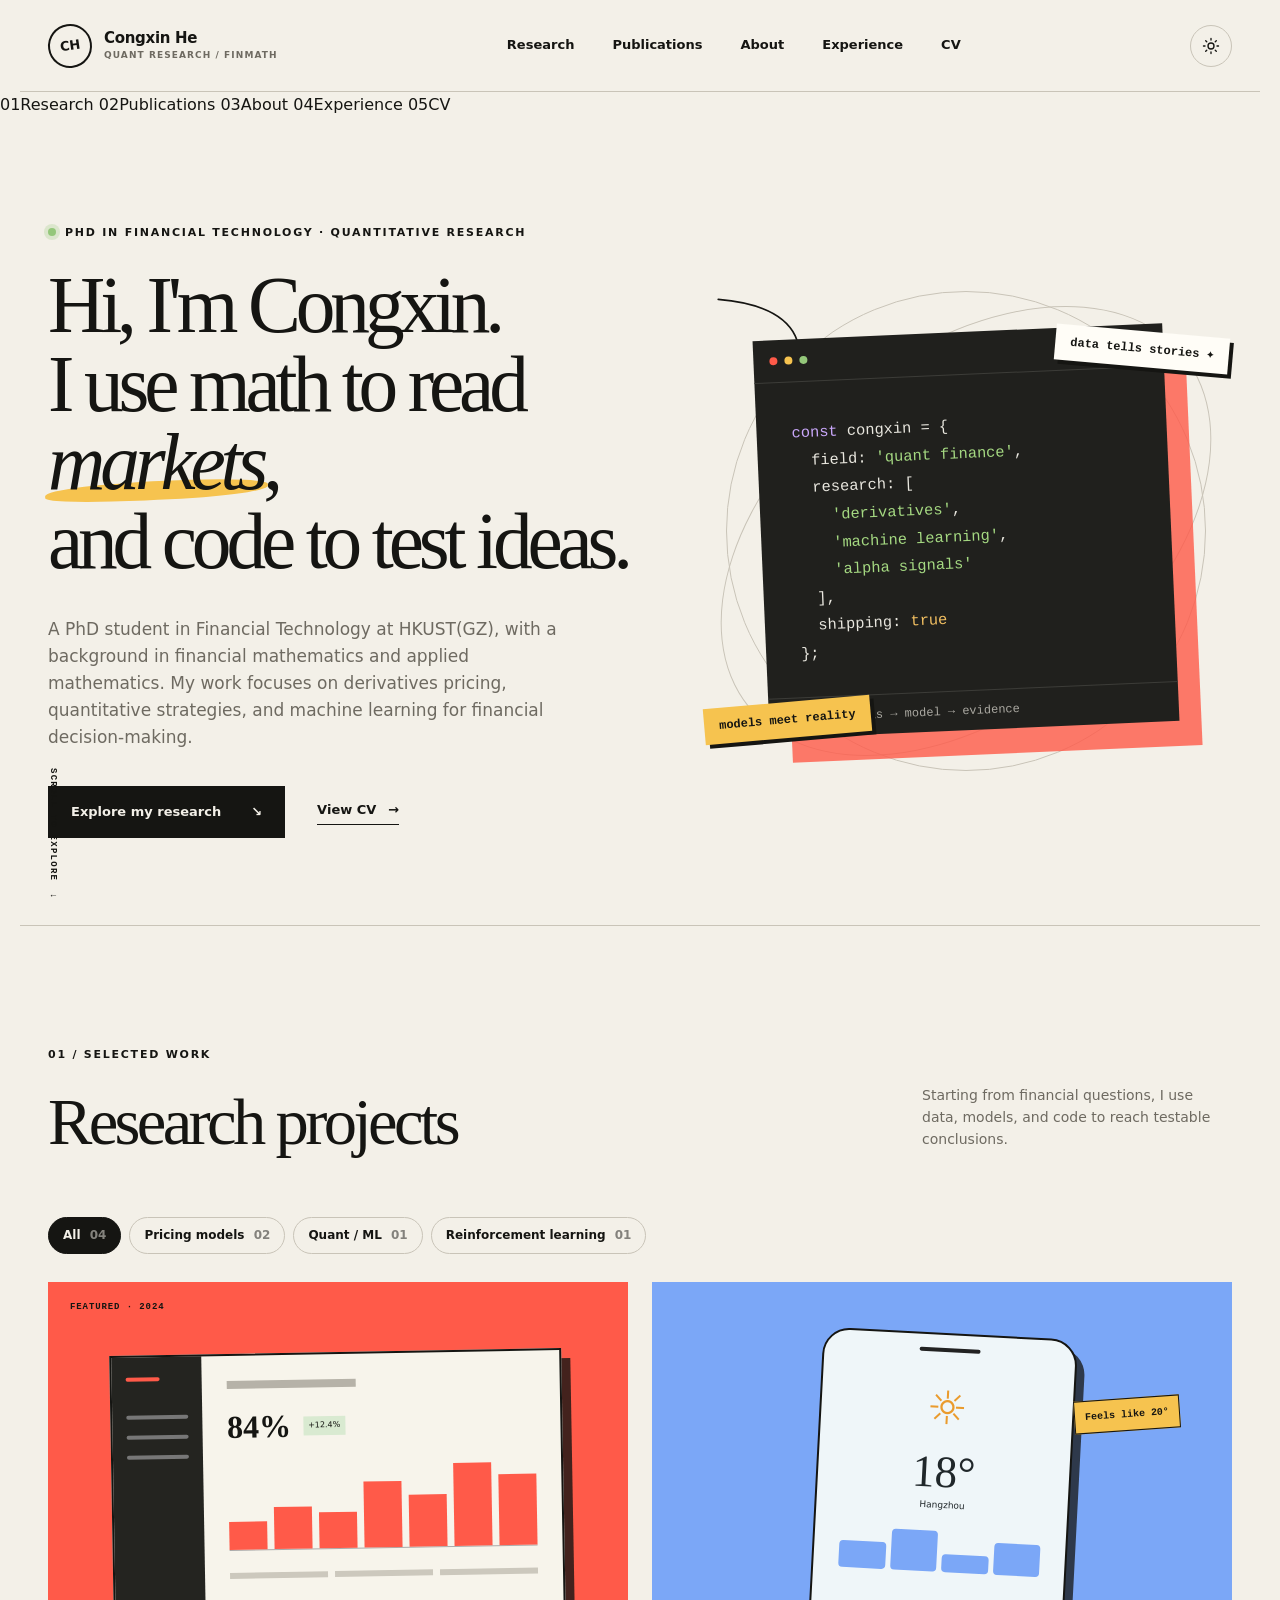
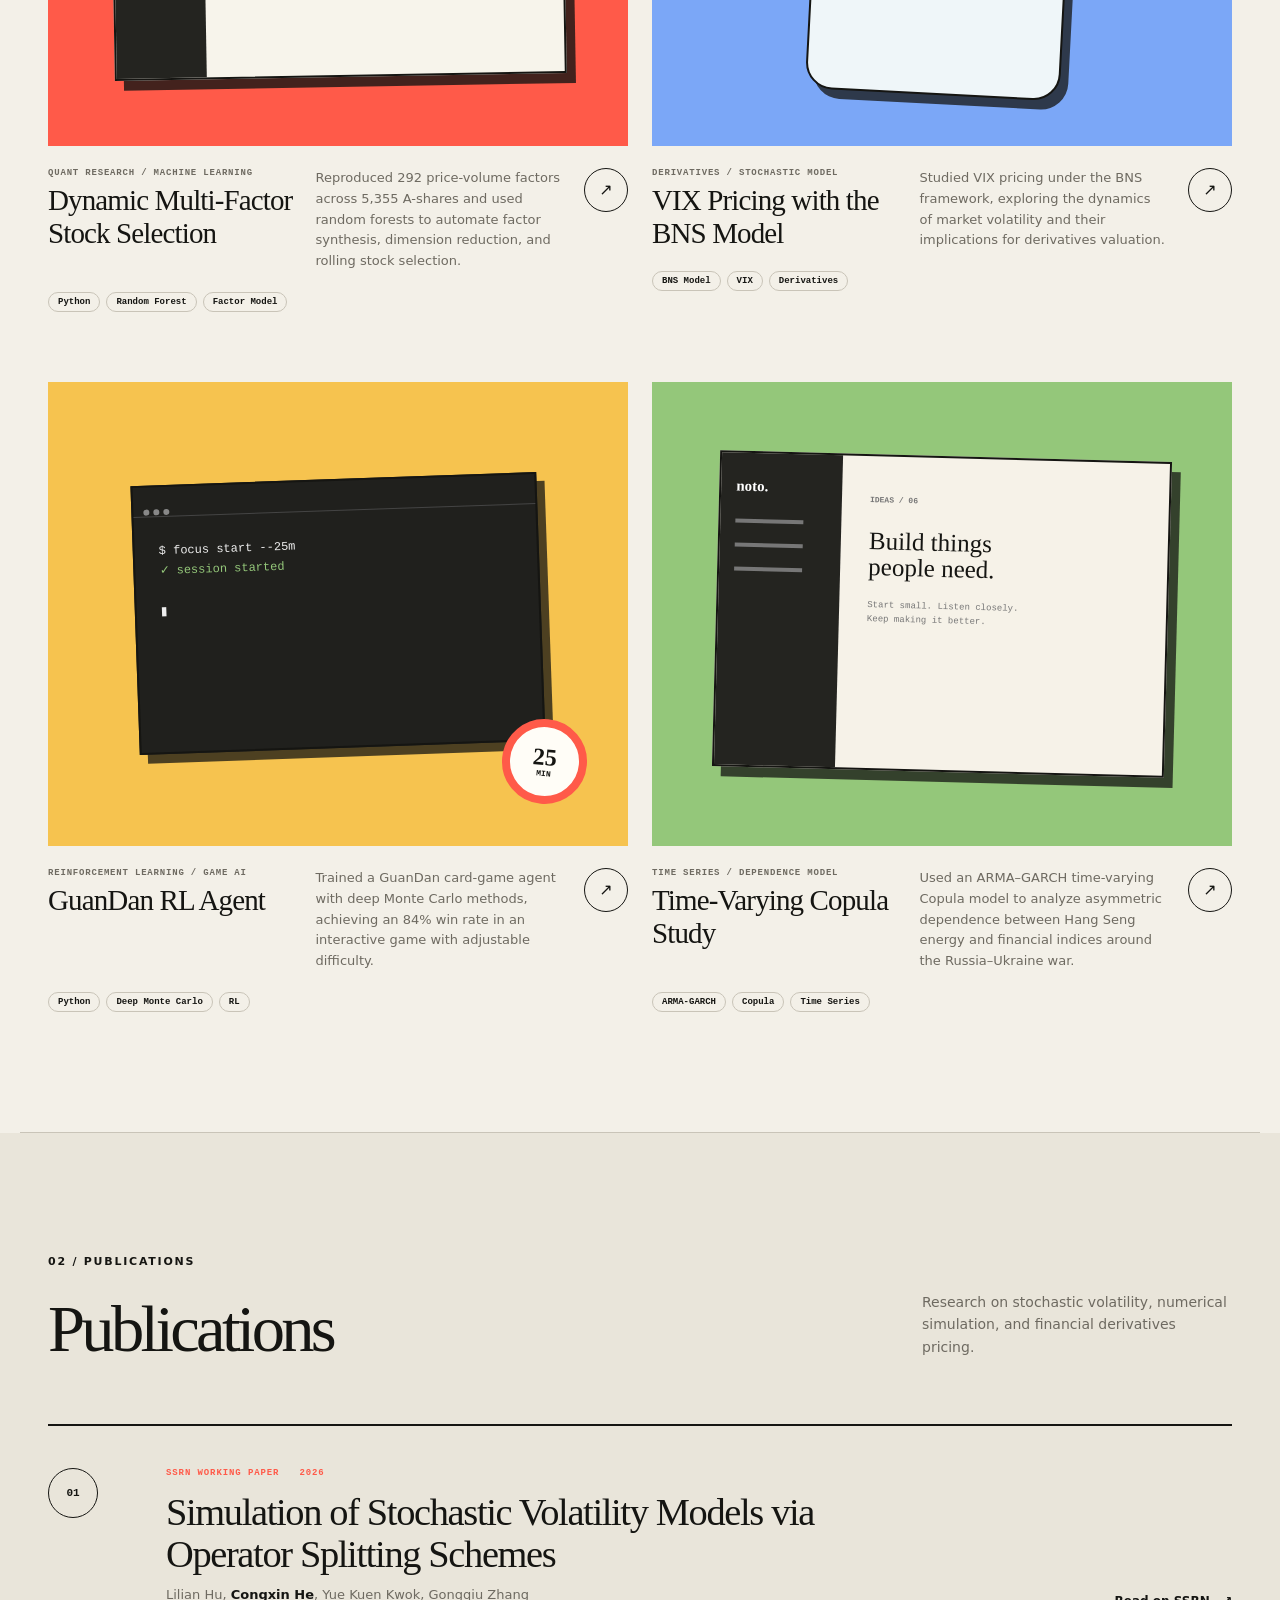
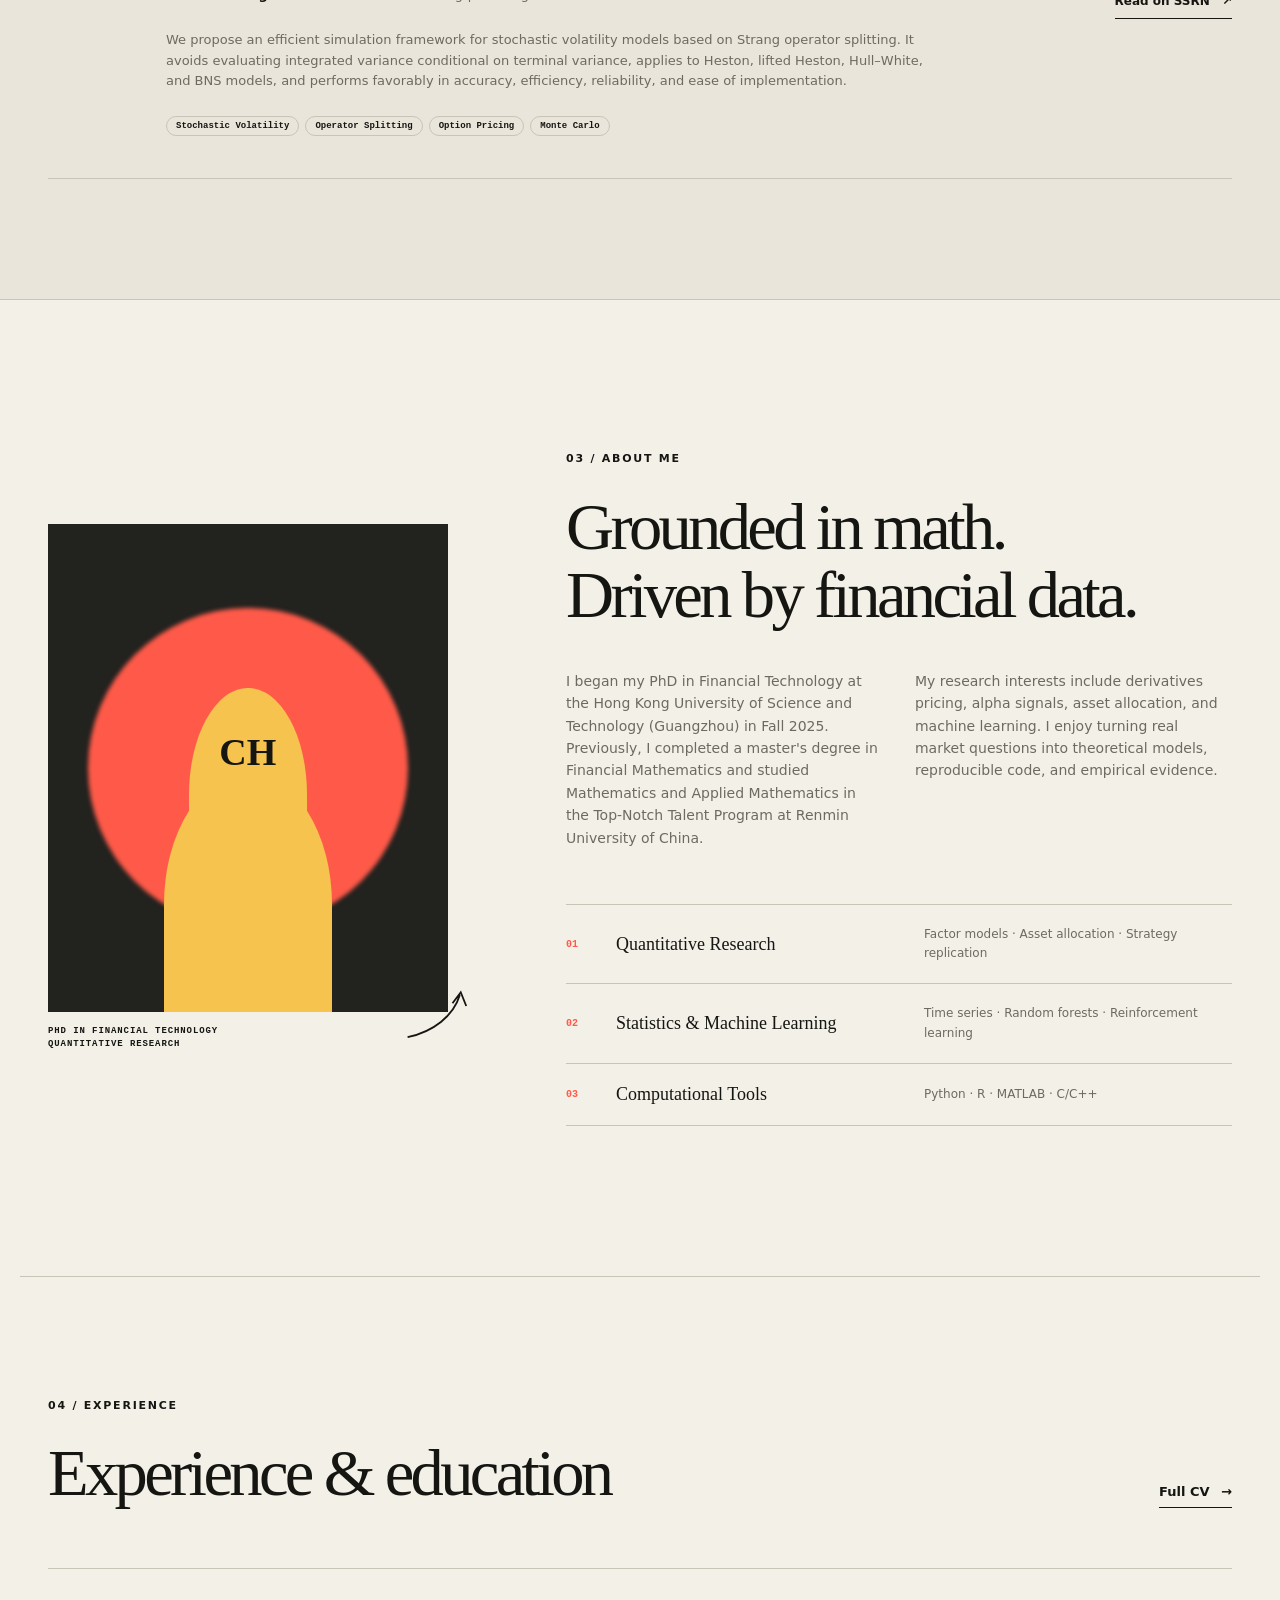
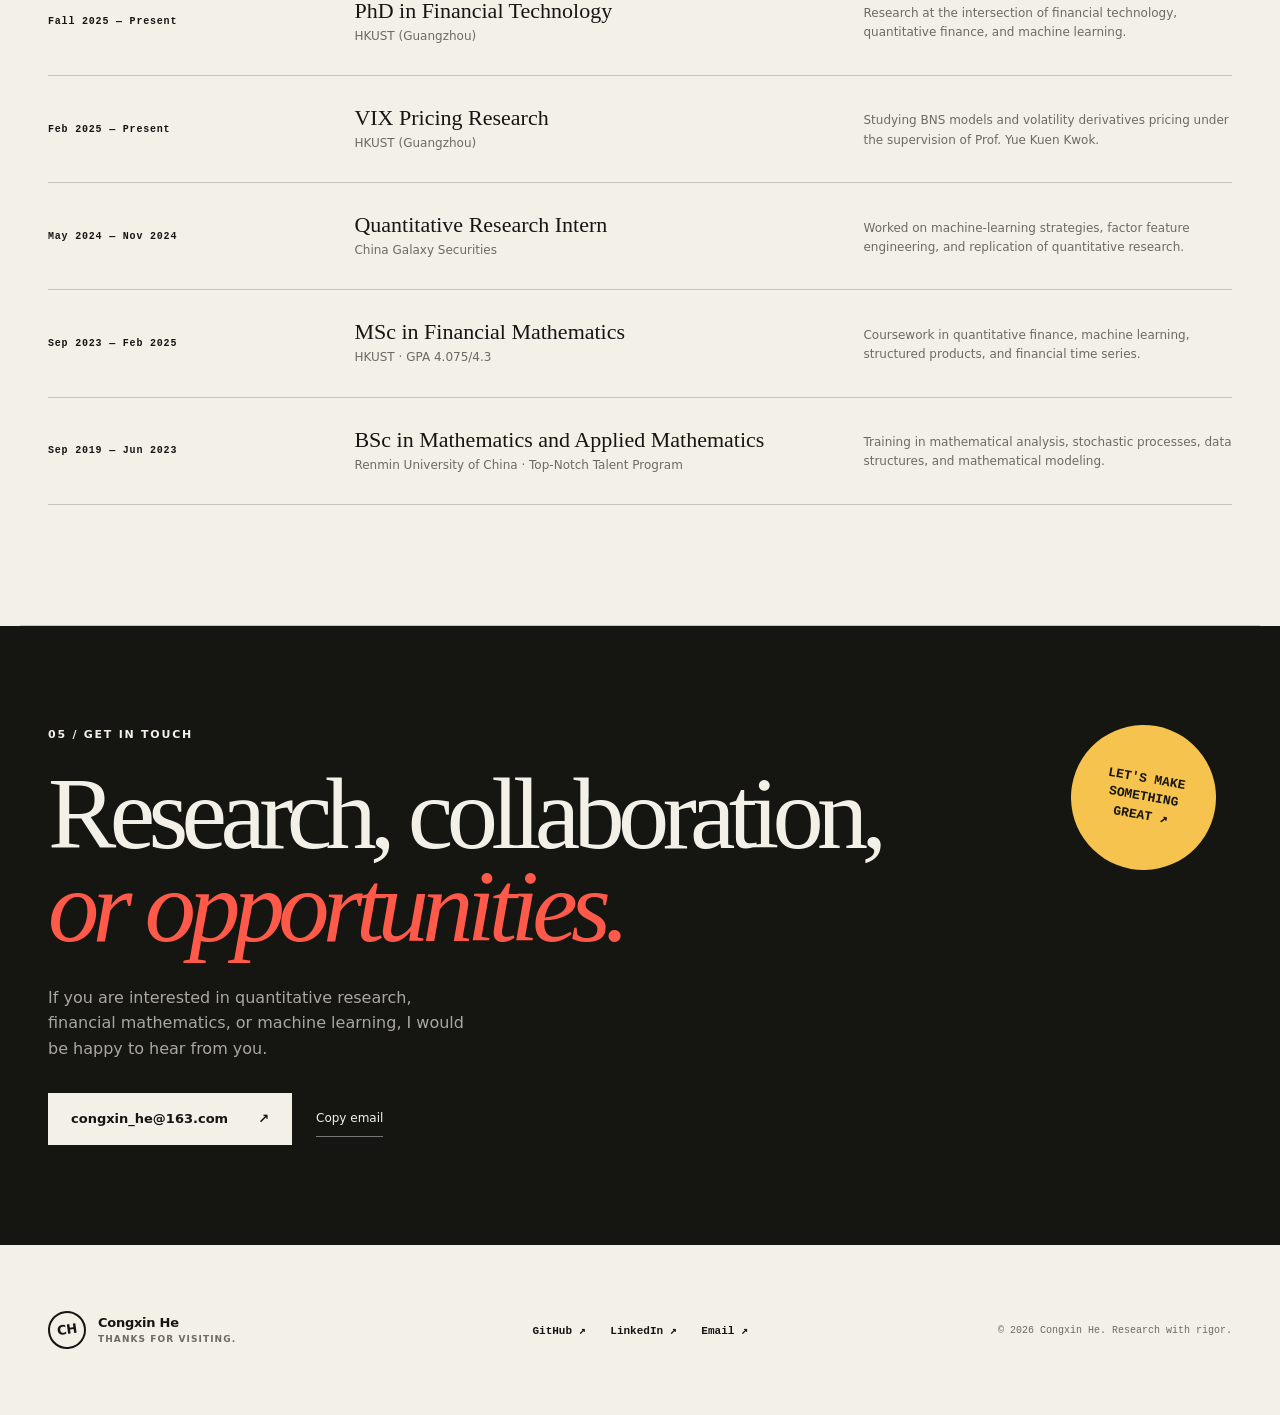
==== index.html @ a7eebd12 "Convert portfolio to English and update paper authors" ====
<!doctype html>
<html lang="en">
  <head>
    <meta charset="UTF-8" />
    <meta name="viewport" content="width=device-width, initial-scale=1.0" />
    <meta name="description" content="Congxin He — PhD student in Financial Technology at HKUST(GZ), working on quantitative finance, stochastic volatility, and machine learning." />
    <meta name="theme-color" content="#f3f0e8" />
    <title>Congxin He — Quantitative Researcher</title>
    <link rel="stylesheet" href="styles.css" />
    <script src="script.js" defer></script>
  </head>
  <body>
    <a class="skip-link" href="#main">Skip to main content</a>

    <header class="site-header">
      <a class="brand" href="#top" aria-label="Back to home">
        <span class="brand-mark">CH</span>
        <span class="brand-text">Congxin He<small>Quant Research / FinMath</small></span>
      </a>

      <nav class="desktop-nav" aria-label="Main navigation">
        <a href="#work">Research</a>
        <a href="#publications">Publications</a>
        <a href="#about">About</a>
        <a href="#experience">Experience</a>
        <a href="resume.html">CV</a>
      </nav>

      <div class="header-actions">
        <button class="icon-button theme-toggle" type="button" aria-label="Toggle dark mode" title="Toggle theme">
          <svg class="sun-icon" viewBox="0 0 24 24" aria-hidden="true"><circle cx="12" cy="12" r="4"/><path d="M12 2v2M12 20v2M4.93 4.93l1.42 1.42M17.66 17.66l1.41 1.41M2 12h2M20 12h2M4.93 19.07l1.42-1.42M17.66 6.34l1.41-1.41"/></svg>
          <svg class="moon-icon" viewBox="0 0 24 24" aria-hidden="true"><path d="M21 12.8A9 9 0 1 1 11.2 3 7 7 0 0 0 21 12.8Z"/></svg>
        </button>
        <button class="icon-button menu-toggle" type="button" aria-label="Open menu" aria-expanded="false">
          <span></span><span></span>
        </button>
      </div>
    </header>

    <div class="mobile-menu" aria-hidden="true">
      <nav aria-label="Mobile navigation">
        <a href="#work"><span>01</span>Research</a>
        <a href="#publications"><span>02</span>Publications</a>
        <a href="#about"><span>03</span>About</a>
        <a href="#experience"><span>04</span>Experience</a>
        <a href="resume.html"><span>05</span>CV</a>
      </nav>
    </div>

    <main id="main">
      <section class="hero" id="top">
        <div class="hero-copy reveal">
          <p class="eyebrow"><span class="status-dot"></span>PhD in Financial Technology · Quantitative Research</p>
          <h1>Hi, I'm Congxin.<br />I use math to read<span class="scribble">markets</span>,<br />and code to test ideas.</h1>
          <p class="hero-intro">A PhD student in Financial Technology at HKUST(GZ), with a background in financial mathematics and applied mathematics. My work focuses on derivatives pricing, quantitative strategies, and machine learning for financial decision-making.</p>
          <div class="hero-actions">
            <a class="button button-primary" href="#work">Explore my research <span>↘</span></a>
            <a class="text-link" href="resume.html">View CV <span>→</span></a>
          </div>
        </div>

        <div class="hero-visual reveal" aria-label="Code and research illustration">
          <div class="orbit orbit-one"></div>
          <div class="orbit orbit-two"></div>
          <div class="code-card">
            <div class="code-card-top"><span></span><span></span><span></span><small>hello.js</small></div>
            <pre><code><i>const</i> congxin = {
  field: <b>'quant finance'</b>,
  research: [
    <b>'derivatives'</b>,
    <b>'machine learning'</b>,
    <b>'alpha signals'</b>
  ],
  shipping: <em>true</em>
};</code></pre>
            <div class="code-result"><span>✓</span> hypothesis → model → evidence</div>
          </div>
          <div class="floating-note note-one">data tells stories ✦</div>
          <div class="floating-note note-two">models meet reality</div>
          <svg class="hero-arrow" viewBox="0 0 130 100" aria-hidden="true"><path d="M5 10c36 3 76 12 91 43 8 16 0 29-22 24"/><path d="m77 65-8 13 16 3"/></svg>
        </div>
        <a class="scroll-cue" href="#work" aria-label="Scroll to research"><span>SCROLL TO EXPLORE</span><i>↓</i></a>
      </section>

      <section class="section work-section" id="work">
        <div class="section-heading reveal">
          <div><p class="section-number">01 / SELECTED WORK</p><h2>Research projects</h2></div>
          <p>Starting from financial questions, I use data, models, and code to reach testable conclusions.</p>
        </div>

        <div class="filter-row reveal" role="group" aria-label="Filter research projects">
          <button class="filter active" type="button" data-filter="all">All <span>04</span></button>
          <button class="filter" type="button" data-filter="web">Pricing models <span>02</span></button>
          <button class="filter" type="button" data-filter="data">Quant / ML <span>01</span></button>
          <button class="filter" type="button" data-filter="tool">Reinforcement learning <span>01</span></button>
        </div>

        <div class="projects-grid">
          <article class="project-card project-featured reveal" data-category="data">
            <div class="project-art art-coral">
              <div class="dashboard-mock">
                <div class="mock-sidebar"><i></i><i></i><i></i><i></i></div>
                <div class="mock-main">
                  <div class="mock-title"></div><div class="mock-stat"><b>84%</b><span>+12.4%</span></div>
                  <div class="mock-chart"><i></i><i></i><i></i><i></i><i></i><i></i><i></i></div>
                  <div class="mock-lines"><i></i><i></i><i></i></div>
                </div>
              </div>
              <span class="art-label">FEATURED · 2024</span>
            </div>
            <div class="project-info">
              <div><p>QUANT RESEARCH / MACHINE LEARNING</p><h3>Dynamic Multi-Factor Stock Selection</h3></div>
              <p>Reproduced 292 price-volume factors across 5,355 A-shares and used random forests to automate factor synthesis, dimension reduction, and rolling stock selection.</p>
              <div class="tags"><span>Python</span><span>Random Forest</span><span>Factor Model</span></div>
              <a class="circle-link" href="https://github.com/cxxxxxxhh?tab=repositories" target="_blank" rel="noreferrer" aria-label="View project on GitHub">↗</a>
            </div>
          </article>

          <article class="project-card reveal" data-category="web">
            <div class="project-art art-blue">
              <div class="phone-mock"><div class="phone-head"></div><div class="phone-sun">☼</div><b>18°</b><p>Hangzhou</p><div class="weather-bars"><i></i><i></i><i></i><i></i></div></div>
              <div class="weather-chip">Feels like 20°</div>
            </div>
            <div class="project-info">
              <div><p>DERIVATIVES / STOCHASTIC MODEL</p><h3>VIX Pricing with the BNS Model</h3></div>
              <p>Studied VIX pricing under the BNS framework, exploring the dynamics of market volatility and their implications for derivatives valuation.</p>
              <div class="tags"><span>BNS Model</span><span>VIX</span><span>Derivatives</span></div>
              <a class="circle-link" href="#contact" aria-label="Learn about the VIX pricing research">↗</a>
            </div>
          </article>

          <article class="project-card reveal" data-category="tool">
            <div class="project-art art-yellow">
              <div class="terminal-mock"><div><span></span><span></span><span></span></div><code>$ focus start --25m<br/><i>✓ session started</i><br/><br/>▮</code></div>
              <div class="timer-ring"><b>25</b><small>MIN</small></div>
            </div>
            <div class="project-info">
              <div><p>REINFORCEMENT LEARNING / GAME AI</p><h3>GuanDan RL Agent</h3></div>
              <p>Trained a GuanDan card-game agent with deep Monte Carlo methods, achieving an 84% win rate in an interactive game with adjustable difficulty.</p>
              <div class="tags"><span>Python</span><span>Deep Monte Carlo</span><span>RL</span></div>
              <a class="circle-link" href="https://github.com/cxxxxxxhh?tab=repositories" target="_blank" rel="noreferrer" aria-label="View reinforcement learning project">↗</a>
            </div>
          </article>

          <article class="project-card reveal" data-category="web">
            <div class="project-art art-green">
              <div class="notes-mock"><aside><b>noto.</b><i></i><i></i><i></i></aside><main><small>IDEAS / 06</small><h4>Build things<br/>people need.</h4><p>Start small. Listen closely.<br/>Keep making it better.</p></main></div>
            </div>
            <div class="project-info">
              <div><p>TIME SERIES / DEPENDENCE MODEL</p><h3>Time-Varying Copula Study</h3></div>
              <p>Used an ARMA–GARCH time-varying Copula model to analyze asymmetric dependence between Hang Seng energy and financial indices around the Russia–Ukraine war.</p>
              <div class="tags"><span>ARMA-GARCH</span><span>Copula</span><span>Time Series</span></div>
              <a class="circle-link" href="#contact" aria-label="Learn about the time-varying Copula study">↗</a>
            </div>
          </article>
        </div>
      </section>

      <section class="section publication-section" id="publications">
        <div class="section-heading reveal">
          <div><p class="section-number">02 / PUBLICATIONS</p><h2>Publications</h2></div>
          <p>Research on stochastic volatility, numerical simulation, and financial derivatives pricing.</p>
        </div>
        <article class="paper-card reveal">
          <div class="paper-index">01</div>
          <div class="paper-main">
            <div class="paper-meta"><span>SSRN WORKING PAPER</span><span>2026</span></div>
            <h3>Simulation of Stochastic Volatility Models via Operator Splitting Schemes</h3>
            <p class="paper-authors">Lilian Hu, <strong>Congxin He</strong>, Yue Kuen Kwok, Gongqiu Zhang</p>
            <p class="paper-abstract">We propose an efficient simulation framework for stochastic volatility models based on Strang operator splitting. It avoids evaluating integrated variance conditional on terminal variance, applies to Heston, lifted Heston, Hull–White, and BNS models, and performs favorably in accuracy, efficiency, reliability, and ease of implementation.</p>
            <div class="tags"><span>Stochastic Volatility</span><span>Operator Splitting</span><span>Option Pricing</span><span>Monte Carlo</span></div>
          </div>
          <a class="paper-link" href="https://papers.ssrn.com/sol3/papers.cfm?abstract_id=6582059" target="_blank" rel="noreferrer" aria-label="Read the paper on SSRN">Read on SSRN <span>↗</span></a>
        </article>
      </section>

      <section class="section about-section" id="about">
        <div class="about-layout">
          <div class="portrait-card reveal" aria-label="Portrait placeholder">
            <div class="portrait-placeholder"><span>CH</span></div>
            <p>PHD IN FINANCIAL TECHNOLOGY<br/>QUANTITATIVE RESEARCH</p>
            <svg viewBox="0 0 120 80" aria-hidden="true"><path d="M5 70c28-6 50-23 57-46M54 33l9-12 6 15"/></svg>
          </div>
          <div class="about-copy reveal">
            <p class="section-number">03 / ABOUT ME</p>
            <h2>Grounded in math.<br/>Driven by financial data.</h2>
            <div class="about-columns">
              <p>I began my PhD in Financial Technology at the Hong Kong University of Science and Technology (Guangzhou) in Fall 2025. Previously, I completed a master's degree in Financial Mathematics and studied Mathematics and Applied Mathematics in the Top-Notch Talent Program at Renmin University of China.</p>
              <p>My research interests include derivatives pricing, alpha signals, asset allocation, and machine learning. I enjoy turning real market questions into theoretical models, reproducible code, and empirical evidence.</p>
            </div>
            <div class="skills">
              <div><span>01</span><b>Quantitative Research</b><p>Factor models · Asset allocation · Strategy replication</p></div>
              <div><span>02</span><b>Statistics & Machine Learning</b><p>Time series · Random forests · Reinforcement learning</p></div>
              <div><span>03</span><b>Computational Tools</b><p>Python · R · MATLAB · C/C++</p></div>
            </div>
          </div>
        </div>
      </section>

      <section class="section experience-section" id="experience">
        <div class="section-heading reveal">
          <div><p class="section-number">04 / EXPERIENCE</p><h2>Experience & education</h2></div>
          <a class="text-link" href="resume.html">Full CV <span>→</span></a>
        </div>
        <div class="timeline reveal">
          <article><time>Fall 2025 — Present</time><div><h3>PhD in Financial Technology</h3><p>HKUST (Guangzhou)</p></div><span>Research at the intersection of financial technology, quantitative finance, and machine learning.</span></article>
          <article><time>Feb 2025 — Present</time><div><h3>VIX Pricing Research</h3><p>HKUST (Guangzhou)</p></div><span>Studying BNS models and volatility derivatives pricing under the supervision of Prof. Yue Kuen Kwok.</span></article>
          <article><time>May 2024 — Nov 2024</time><div><h3>Quantitative Research Intern</h3><p>China Galaxy Securities</p></div><span>Worked on machine-learning strategies, factor feature engineering, and replication of quantitative research.</span></article>
          <article><time>Sep 2023 — Feb 2025</time><div><h3>MSc in Financial Mathematics</h3><p>HKUST · GPA 4.075/4.3</p></div><span>Coursework in quantitative finance, machine learning, structured products, and financial time series.</span></article>
          <article><time>Sep 2019 — Jun 2023</time><div><h3>BSc in Mathematics and Applied Mathematics</h3><p>Renmin University of China · Top-Notch Talent Program</p></div><span>Training in mathematical analysis, stochastic processes, data structures, and mathematical modeling.</span></article>
        </div>
      </section>

      <section class="contact-section" id="contact">
        <div class="contact-sticker">LET'S MAKE<br/>SOMETHING<br/>GREAT ↗</div>
        <div class="contact-inner reveal">
          <p class="section-number">05 / GET IN TOUCH</p>
          <h2>Research, collaboration,<br/><span>or opportunities.</span></h2>
          <p>If you are interested in quantitative research, financial mathematics, or machine learning, I would be happy to hear from you.</p>
          <div class="contact-actions">
            <a class="button button-light" href="mailto:congxin_he@163.com">congxin_he@163.com <span>↗</span></a>
            <button class="copy-email" type="button" data-email="congxin_he@163.com">Copy email</button>
          </div>
        </div>
      </section>
    </main>

    <footer>
      <a class="brand footer-brand" href="#top"><span class="brand-mark">CH</span><span class="brand-text">Congxin He<small>Thanks for visiting.</small></span></a>
      <div class="footer-links"><a href="https://github.com/cxxxxxxhh?tab=repositories" target="_blank" rel="noreferrer">GitHub ↗</a><a href="https://www.linkedin.com/in/congxin-he-a1b0b9287/" target="_blank" rel="noreferrer">LinkedIn ↗</a><a href="mailto:congxin_he@163.com">Email ↗</a></div>
      <p>© <span id="year"></span> Congxin He. Research with rigor.</p>
    </footer>
  </body>
</html>
---- styles.css ----
:root {
  --bg: #f3f0e8;
  --surface: #e9e5da;
  --ink: #151512;
  --muted: #6e6a61;
  --line: #c9c4b8;
  --coral: #ff5a49;
  --blue: #7ba7f7;
  --yellow: #f6c34f;
  --green: #94c77a;
  --white: #fffdf7;
  --max: 1240px;
  --radius: 4px;
}

* { box-sizing: border-box; }
html { scroll-behavior: smooth; }
body { margin: 0; background: var(--bg); color: var(--ink); font-family: Inter, "PingFang SC", "Microsoft YaHei", system-ui, sans-serif; line-height: 1.6; transition: background .3s, color .3s; }
body.menu-open { overflow: hidden; }
a { color: inherit; text-decoration: none; }
button { font: inherit; color: inherit; }
.skip-link { position: fixed; top: -100px; left: 1rem; z-index: 1000; background: var(--ink); color: var(--bg); padding: .7rem 1rem; }
.skip-link:focus { top: 1rem; }

.site-header { height: 92px; max-width: var(--max); margin: auto; padding: 0 28px; display: flex; align-items: center; justify-content: space-between; border-bottom: 1px solid var(--line); position: relative; z-index: 50; }
.brand { display: flex; align-items: center; gap: 12px; }
.brand-mark { width: 44px; height: 44px; display: grid; place-items: center; border: 2px solid var(--ink); border-radius: 50%; font-size: 13px; font-weight: 800; letter-spacing: -.03em; transform: rotate(-8deg); }
.brand-text { font-weight: 800; font-size: 15px; line-height: 1.1; letter-spacing: -.02em; }
.brand-text small { display: block; margin-top: 4px; color: var(--muted); font-size: 9px; font-weight: 600; letter-spacing: .12em; text-transform: uppercase; }
.desktop-nav { display: flex; align-items: center; gap: 38px; font-size: 13px; font-weight: 700; }
.desktop-nav a { position: relative; }
.desktop-nav a::after { content: ""; position: absolute; height: 2px; left: 0; right: 100%; bottom: -7px; background: var(--coral); transition: right .25s; }
.desktop-nav a:hover::after { right: 0; }
.header-actions { display: flex; gap: 8px; }
.icon-button { width: 42px; height: 42px; border: 1px solid var(--line); border-radius: 50%; background: transparent; cursor: pointer; display: grid; place-items: center; }
.icon-button svg { width: 18px; fill: none; stroke: currentColor; stroke-width: 1.8; stroke-linecap: round; }
.moon-icon, .menu-toggle { display: none; }

.hero { min-height: calc(100vh - 92px); max-width: var(--max); margin: auto; padding: 90px 28px 70px; display: grid; grid-template-columns: 1.1fr .9fr; align-items: center; position: relative; border-bottom: 1px solid var(--line); overflow: hidden; }
.eyebrow, .section-number { margin: 0 0 25px; font-size: 11px; font-weight: 800; letter-spacing: .16em; text-transform: uppercase; }
.status-dot { display: inline-block; width: 8px; height: 8px; background: var(--green); border-radius: 50%; margin-right: 9px; box-shadow: 0 0 0 4px color-mix(in srgb, var(--green) 25%, transparent); animation: pulse 2s infinite; }
@keyframes pulse { 50% { box-shadow: 0 0 0 8px transparent; } }
h1 { margin: 0; font-family: Georgia, "Noto Serif SC", serif; font-size: clamp(54px, 6.2vw, 94px); line-height: .99; letter-spacing: -.065em; font-weight: 500; }
.scribble { position: relative; display: inline-block; font-style: italic; z-index: 0; }
.scribble::after { content: ""; height: 19px; background: var(--yellow); position: absolute; left: -3px; right: -5px; bottom: 2px; z-index: -1; transform: rotate(-2deg); border-radius: 60% 35% 55% 30%; }
.hero-intro { max-width: 535px; margin: 35px 0; color: var(--muted); font-size: 17px; }
.hero-actions { display: flex; align-items: center; gap: 32px; }
.button { min-height: 52px; padding: 0 22px; display: inline-flex; align-items: center; justify-content: center; gap: 30px; font-size: 13px; font-weight: 800; border: 1px solid var(--ink); transition: transform .2s, box-shadow .2s; }
.button:hover { transform: translate(-3px, -3px); box-shadow: 5px 5px 0 var(--ink); }
.button-primary { background: var(--ink); color: var(--bg); }
.text-link { font-weight: 800; font-size: 13px; border-bottom: 1px solid var(--ink); padding-bottom: 4px; }
.text-link span { margin-left: 7px; }
.hero-visual { min-height: 530px; position: relative; display: grid; place-items: center; }
.orbit { position: absolute; border: 1px solid var(--line); border-radius: 50%; }
.orbit-one { width: 480px; height: 480px; }
.orbit-two { width: 360px; height: 560px; transform: rotate(51deg); }
.code-card { width: min(410px, 88%); background: #20201d; color: #e9e7df; box-shadow: 22px 25px 0 color-mix(in srgb, var(--coral) 80%, transparent); transform: rotate(-2.5deg); z-index: 2; }
.code-card-top { height: 43px; border-bottom: 1px solid #3c3c38; display: flex; align-items: center; gap: 7px; padding: 0 16px; }
.code-card-top span { width: 8px; height: 8px; border-radius: 50%; background: #666; }
.code-card-top span:first-child { background: var(--coral); }.code-card-top span:nth-child(2) { background: var(--yellow); }.code-card-top span:nth-child(3) { background: var(--green); }
.code-card-top small { margin-left: auto; font-family: monospace; color: #97958f; }
.code-card pre { margin: 0; padding: 38px 35px 28px; font-size: clamp(13px, 1.2vw, 16px); line-height: 1.8; }
.code-card i { color: #c9a7fa; font-style: normal; }.code-card b { color: #a5d982; font-weight: 400; }.code-card em { color: #f2bf61; font-style: normal; }
.code-result { border-top: 1px solid #3c3c38; padding: 12px 18px; font: 12px monospace; color: #aaa8a1; }.code-result span { color: var(--green); margin-right: 7px; }
.floating-note { position: absolute; z-index: 3; background: var(--white); color: #151512; padding: 11px 15px; font: 700 12px/1.2 monospace; box-shadow: 4px 4px 0 var(--ink); }
.note-one { top: 65px; right: 3px; transform: rotate(5deg); }.note-two { bottom: 58px; left: 5px; background: var(--yellow); transform: rotate(-5deg); }
.hero-arrow { width: 110px; position: absolute; top: 25px; left: 15px; fill: none; stroke: var(--ink); stroke-width: 2; stroke-linecap: round; }
.scroll-cue { position: absolute; bottom: 25px; left: 28px; font: 700 9px monospace; letter-spacing: .14em; writing-mode: vertical-rl; display: flex; align-items: center; gap: 12px; }

.section { max-width: var(--max); margin: auto; padding: 120px 28px; border-bottom: 1px solid var(--line); }
.section-heading { display: flex; justify-content: space-between; align-items: flex-end; margin-bottom: 60px; }
.section-heading h2, .about-copy h2 { margin: 0; font: 500 clamp(46px, 5.2vw, 72px)/1.03 Georgia, "Noto Serif SC", serif; letter-spacing: -.055em; }
.section-heading > p { color: var(--muted); max-width: 310px; margin: 0 0 6px; font-size: 14px; }
.filter-row { display: flex; gap: 8px; flex-wrap: wrap; margin-bottom: 28px; }
.filter { background: transparent; border: 1px solid var(--line); border-radius: 100px; padding: 8px 14px; font-size: 12px; font-weight: 700; cursor: pointer; }
.filter span { opacity: .5; margin-left: 5px; }
.filter.active { background: var(--ink); color: var(--bg); border-color: var(--ink); }
.projects-grid { display: grid; grid-template-columns: 1fr 1fr; gap: 70px 24px; }
.project-card.hidden { display: none; }
.project-art { aspect-ratio: 1.25; position: relative; display: grid; place-items: center; overflow: hidden; transition: transform .3s; }
.project-card:hover .project-art { transform: translateY(-5px); }
.art-coral { background: var(--coral); }.art-blue { background: var(--blue); }.art-yellow { background: var(--yellow); }.art-green { background: var(--green); }
.dashboard-mock { width: 78%; height: 70%; background: #f7f4eb; border: 2px solid var(--ink); display: flex; box-shadow: 9px 10px 0 rgba(21,21,18,.8); transform: rotate(-1deg); }
.mock-sidebar { width: 20%; background: #242420; padding: 20px 14px; display: flex; flex-direction: column; gap: 16px; }.mock-sidebar i { height: 4px; background: #777; border-radius: 2px; }.mock-sidebar i:first-child { background: var(--coral); width: 55%; margin-bottom: 18px; }
.mock-main { flex: 1; padding: 25px; }.mock-title { width: 42%; height: 8px; background: #b6b2a8; }.mock-stat { margin: 20px 0 10px; display: flex; align-items: center; gap: 12px; }.mock-stat b { font: 700 32px Georgia; }.mock-stat span { background: #d9ead1; font-size: 8px; padding: 3px 5px; }
.mock-chart { height: 35%; display: flex; gap: 7px; align-items: end; border-bottom: 1px solid #aaa; }.mock-chart i { flex: 1; background: var(--coral); }.mock-chart i:nth-child(1) { height: 30%; }.mock-chart i:nth-child(2) { height: 45%; }.mock-chart i:nth-child(3) { height: 38%; }.mock-chart i:nth-child(4) { height: 70%; }.mock-chart i:nth-child(5) { height: 55%; }.mock-chart i:nth-child(6) { height: 88%; }.mock-chart i:nth-child(7) { height: 75%; }
.mock-lines { display: flex; gap: 7px; margin-top: 22px; }.mock-lines i { flex: 1; height: 6px; background: #ccc8bd; }
.art-label { position: absolute; top: 20px; left: 22px; font: 800 9px monospace; letter-spacing: .1em; }
.phone-mock { width: 44%; height: 78%; background: #eff6f9; border: 2px solid var(--ink); border-radius: 27px; padding: 25px; color: #20272a; text-align: center; box-shadow: 8px 9px 0 rgba(21,21,18,.75); transform: rotate(3deg); }.phone-head { width: 30%; height: 4px; margin: -12px auto 20px; background: #222; border-radius: 5px; }.phone-sun { font-size: 46px; color: #ea9b2d; }.phone-mock b { font: 500 45px Georgia; }.phone-mock p { margin: 0; font-size: 9px; }.weather-bars { display: flex; gap: 5px; align-items: end; height: 45px; margin-top: 15px; }.weather-bars i { flex: 1; border-radius: 4px; background: var(--blue); height: 60%; }.weather-bars i:nth-child(2) { height: 90%; }.weather-bars i:nth-child(3) { height: 40%; }.weather-bars i:nth-child(4) { height: 72%; }
.weather-chip { position: absolute; right: 9%; top: 25%; padding: 10px; background: var(--yellow); border: 1px solid var(--ink); font: 800 10px monospace; transform: rotate(-4deg); }
.terminal-mock { width: 70%; height: 58%; background: #20201d; color: #eee; border: 2px solid var(--ink); box-shadow: 8px 9px 0 rgba(21,21,18,.75); transform: rotate(-2deg); }.terminal-mock > div { height: 30px; border-bottom: 1px solid #444; padding: 10px; }.terminal-mock span { display: inline-block; width: 6px; height: 6px; background: #888; border-radius: 50%; margin-right: 4px; }.terminal-mock code { display: block; padding: 24px; font-size: 12px; line-height: 1.7; }.terminal-mock i { color: var(--green); font-style: normal; }
.timer-ring { position: absolute; right: 7%; bottom: 9%; width: 85px; height: 85px; border: 8px solid var(--coral); background: var(--white); border-radius: 50%; display: grid; place-content: center; text-align: center; transform: rotate(5deg); }.timer-ring b { font: 700 24px Georgia; line-height: 1; }.timer-ring small { font: 700 8px monospace; }
.notes-mock { width: 78%; height: 68%; display: flex; background: #f6f2e8; border: 2px solid var(--ink); box-shadow: 9px 10px 0 rgba(21,21,18,.75); transform: rotate(1.5deg); }.notes-mock aside { width: 27%; background: #242420; color: white; padding: 20px 15px; }.notes-mock aside b { font: 700 15px Georgia; }.notes-mock aside i { display: block; height: 4px; width: 75%; background: #777; margin-top: 20px; }.notes-mock main { padding: 28px; }.notes-mock small { font: 700 8px monospace; color: #777; }.notes-mock h4 { font: 500 25px/1.05 Georgia; margin: 18px 0; }.notes-mock p { font: 9px/1.6 monospace; color: #777; }
.project-info { position: relative; display: grid; grid-template-columns: 1fr 1fr; gap: 20px; padding-top: 22px; padding-right: 65px; }
.project-info p { margin: 0; color: var(--muted); font-size: 13px; }.project-info > div:first-child > p { font: 700 9px monospace; letter-spacing: .09em; margin-bottom: 6px; }.project-info h3 { margin: 0; font: 500 29px Georgia, serif; letter-spacing: -.03em; }
.tags { grid-column: 1 / -1; display: flex; gap: 6px; flex-wrap: wrap; }.tags span { border: 1px solid var(--line); border-radius: 30px; padding: 4px 9px; font: 700 9px monospace; }
.circle-link { position: absolute; top: 22px; right: 0; width: 44px; height: 44px; display: grid; place-items: center; border: 1px solid var(--ink); border-radius: 50%; transition: background .2s, color .2s, transform .2s; }.circle-link:hover { background: var(--ink); color: var(--bg); transform: rotate(45deg); }

.publication-section { background: var(--surface); max-width: none; padding-left: max(28px, calc((100vw - var(--max)) / 2 + 28px)); padding-right: max(28px, calc((100vw - var(--max)) / 2 + 28px)); }
.publication-section .section-heading { max-width: calc(var(--max) - 56px); width: 100%; margin-left: auto; margin-right: auto; }
.paper-card { max-width: calc(var(--max) - 56px); margin: auto; display: grid; grid-template-columns: 80px 1fr auto; gap: 38px; padding: 42px 0; border-top: 2px solid var(--ink); border-bottom: 1px solid var(--line); align-items: start; }
.paper-index { width: 50px; height: 50px; display: grid; place-items: center; border: 1px solid var(--ink); border-radius: 50%; font: 700 11px monospace; }
.paper-meta { display: flex; gap: 20px; color: var(--coral); font: 800 9px monospace; letter-spacing: .1em; }
.paper-main h3 { max-width: 760px; margin: 14px 0 10px; font: 500 clamp(28px, 3vw, 43px)/1.08 Georgia, serif; letter-spacing: -.035em; }
.paper-authors { margin: 0 0 24px; color: var(--muted); font-size: 13px; }.paper-authors strong { color: var(--ink); }
.paper-abstract { max-width: 780px; color: var(--muted); font-size: 13px; margin: 0 0 24px; }
.paper-main .tags { display: flex; }
.paper-link { white-space: nowrap; align-self: center; border-bottom: 1px solid var(--ink); padding: 7px 0; font-size: 12px; font-weight: 800; }.paper-link span { margin-left: 8px; }

.about-section { padding-top: 150px; padding-bottom: 150px; }
.about-layout { display: grid; grid-template-columns: .75fr 1.25fr; gap: 10%; align-items: center; }
.portrait-card { position: relative; }.portrait-placeholder { aspect-ratio: .82; background: #22221f; overflow: hidden; display: grid; place-items: center; position: relative; }.portrait-placeholder::before { content: ""; width: 80%; aspect-ratio: 1; background: var(--coral); border-radius: 50%; position: absolute; filter: blur(2px); }.portrait-placeholder::after { content: ""; position: absolute; width: 42%; height: 54%; bottom: -5%; background: var(--yellow); border-radius: 50% 50% 10% 10%; box-shadow: 0 -110px 0 -25px var(--yellow); }.portrait-placeholder span { position: relative; z-index: 2; color: var(--ink); font: 700 38px Georgia; margin-top: -8%; }.portrait-card > p { margin: 13px 0 0; font: 700 9px/1.5 monospace; letter-spacing: .1em; }.portrait-card svg { position: absolute; width: 110px; right: -65px; bottom: 5px; fill: none; stroke: var(--ink); stroke-width: 2; }
.about-copy h2 { margin-bottom: 40px; }.about-columns { display: grid; grid-template-columns: 1fr 1fr; gap: 32px; color: var(--muted); font-size: 14px; }.about-columns p { margin: 0; }.skills { margin-top: 55px; border-top: 1px solid var(--line); }.skills > div { padding: 20px 0; border-bottom: 1px solid var(--line); display: grid; grid-template-columns: 50px 1fr 1fr; align-items: center; }.skills span { font: 700 10px monospace; color: var(--coral); }.skills b { font: 500 18px Georgia; }.skills p { color: var(--muted); font-size: 12px; margin: 0; }
.timeline { border-top: 1px solid var(--line); }.timeline article { display: grid; grid-template-columns: .75fr 1.3fr 1fr; gap: 30px; padding: 29px 0; border-bottom: 1px solid var(--line); align-items: center; transition: padding .2s; }.timeline article:hover { padding-left: 12px; }.timeline time { font: 700 10px monospace; letter-spacing: .08em; }.timeline h3 { margin: 0; font: 500 22px Georgia; }.timeline p, .timeline span { color: var(--muted); margin: 3px 0 0; font-size: 12px; }

.contact-section { background: var(--ink); color: var(--bg); min-height: 570px; display: grid; place-items: center; padding: 100px 28px; position: relative; overflow: hidden; }.contact-inner { width: min(1184px, 100%); }.contact-inner h2 { margin: 0; font: 500 clamp(60px, 8vw, 112px)/.9 Georgia, "Noto Serif SC", serif; letter-spacing: -.065em; }.contact-inner h2 span { color: var(--coral); font-style: italic; }.contact-inner > p:not(.section-number) { color: #aaa79f; max-width: 430px; margin: 32px 0; }.contact-actions { display: flex; align-items: center; gap: 24px; }.button-light { background: var(--bg); color: var(--ink); border-color: var(--bg); }.button-light:hover { box-shadow: 5px 5px 0 var(--coral); }.copy-email { color: var(--bg); background: transparent; border: 0; border-bottom: 1px solid #777; padding: 7px 0; cursor: pointer; font-size: 12px; }.contact-sticker { position: absolute; right: 5%; top: 16%; width: 145px; height: 145px; background: var(--yellow); color: var(--ink); border-radius: 50%; display: grid; place-content: center; text-align: center; font: 900 13px/1.4 monospace; transform: rotate(10deg); }
footer { max-width: var(--max); margin: auto; min-height: 170px; padding: 40px 28px; display: grid; grid-template-columns: 1fr auto 1fr; align-items: center; gap: 30px; }.footer-links { display: flex; gap: 25px; font: 700 11px monospace; }.footer-links a:hover { color: var(--coral); }.footer-brand .brand-mark { width: 38px; height: 38px; }.footer-brand .brand-text { font-size: 13px; }footer > p { text-align: right; color: var(--muted); font: 10px monospace; }

.reveal { opacity: 0; transform: translateY(24px); transition: opacity .7s ease, transform .7s ease; }.reveal.visible { opacity: 1; transform: translateY(0); }

body.dark { --bg: #1c1c19; --surface: #262622; --ink: #f0ede5; --muted: #aaa69d; --line: #3d3c37; --white: #f4f0e7; }
body.dark .sun-icon { display: none; } body.dark .moon-icon { display: block; }
body.dark .button-primary { color: #1c1c19; background: #f0ede5; }.dark .portrait-placeholder, .dark .contact-section { background: #10100f; }.dark .contact-section { color: #f0ede5; }.dark .button-light { background: #f0ede5; color: #151512; }

@media (max-width: 900px) {
  .desktop-nav { display: none; }.menu-toggle { display: grid; align-content: center; gap: 6px; }.menu-toggle span { width: 18px; height: 1px; background: currentColor; transition: transform .25s; }.menu-open .menu-toggle span:first-child { transform: translateY(3.5px) rotate(45deg); }.menu-open .menu-toggle span:last-child { transform: translateY(-3.5px) rotate(-45deg); }
  .mobile-menu { position: fixed; inset: 0; padding: 120px 28px 50px; background: var(--bg); z-index: 40; transform: translateY(-100%); transition: transform .35s ease; }.menu-open .mobile-menu { transform: translateY(0); }.mobile-menu nav { display: grid; }.mobile-menu a { padding: 20px 0; border-bottom: 1px solid var(--line); font: 500 40px Georgia; }.mobile-menu a span { font: 700 10px monospace; color: var(--coral); margin-right: 18px; }
  .hero { min-height: auto; grid-template-columns: 1fr; padding-top: 70px; }.hero-visual { min-height: 510px; }.hero-copy { position: relative; z-index: 3; }.scroll-cue { display: none; }
  .projects-grid { gap: 55px 18px; }.project-info { grid-template-columns: 1fr; }.project-info > p { display: none; }.project-info .tags { grid-column: auto; }
  .about-layout { grid-template-columns: .65fr 1.35fr; gap: 7%; }.portrait-card svg { display: none; }
  .paper-card { grid-template-columns: 60px 1fr; }.paper-link { grid-column: 2; justify-self: start; }
  .contact-sticker { width: 110px; height: 110px; font-size: 10px; top: 10%; }
  footer { grid-template-columns: 1fr 1fr; }.footer-links { justify-content: flex-end; } footer > p { grid-column: 1 / -1; text-align: left; }
}

@media (max-width: 620px) {
  .site-header { height: 76px; padding: 0 18px; }.brand-mark { width: 38px; height: 38px; }.theme-toggle { display: none; }
  .hero { padding: 62px 18px 40px; }.hero-intro { font-size: 15px; }.hero-actions { gap: 20px; }.button { padding: 0 17px; gap: 18px; }.hero-visual { min-height: 415px; }.orbit-one { width: 340px; height: 340px; }.orbit-two { width: 250px; height: 390px; }.code-card { width: 88%; }.code-card pre { padding: 28px 25px 18px; }.note-one { top: 42px; }.note-two { bottom: 35px; }
  .section { padding: 85px 18px; }.section-heading { display: block; margin-bottom: 38px; }.section-heading > p { margin-top: 20px; }.section-heading > .text-link { display: inline-block; margin-top: 24px; }
  .projects-grid { grid-template-columns: 1fr; gap: 62px; }.project-art { aspect-ratio: 1.15; }.project-info > p { display: block; }.project-info { grid-template-columns: 1fr; }
  .publication-section { padding-left: 18px; padding-right: 18px; }.paper-card { grid-template-columns: 1fr; gap: 22px; }.paper-link { grid-column: 1; }.paper-main h3 { font-size: 30px; }
  .about-layout { grid-template-columns: 1fr; gap: 70px; }.portrait-card { width: 75%; }.about-columns { grid-template-columns: 1fr; gap: 10px; }.skills > div { grid-template-columns: 36px 1fr; }.skills p { grid-column: 2; margin-top: 4px; }
  .timeline article { grid-template-columns: 1fr; gap: 8px; }.timeline article > span { margin-top: 5px; }
  .contact-section { min-height: 600px; padding: 90px 18px; align-items: end; }.contact-sticker { right: 6%; top: 8%; }.contact-inner h2 { font-size: 62px; }.contact-actions { align-items: flex-start; flex-direction: column; }
  footer { grid-template-columns: 1fr; padding: 40px 18px; }.footer-links { justify-content: flex-start; flex-wrap: wrap; } footer > p { grid-column: auto; }
}

@media (prefers-reduced-motion: reduce) { html { scroll-behavior: auto; } *, *::before, *::after { animation-duration: .01ms !important; transition-duration: .01ms !important; } .reveal { opacity: 1; transform: none; } }
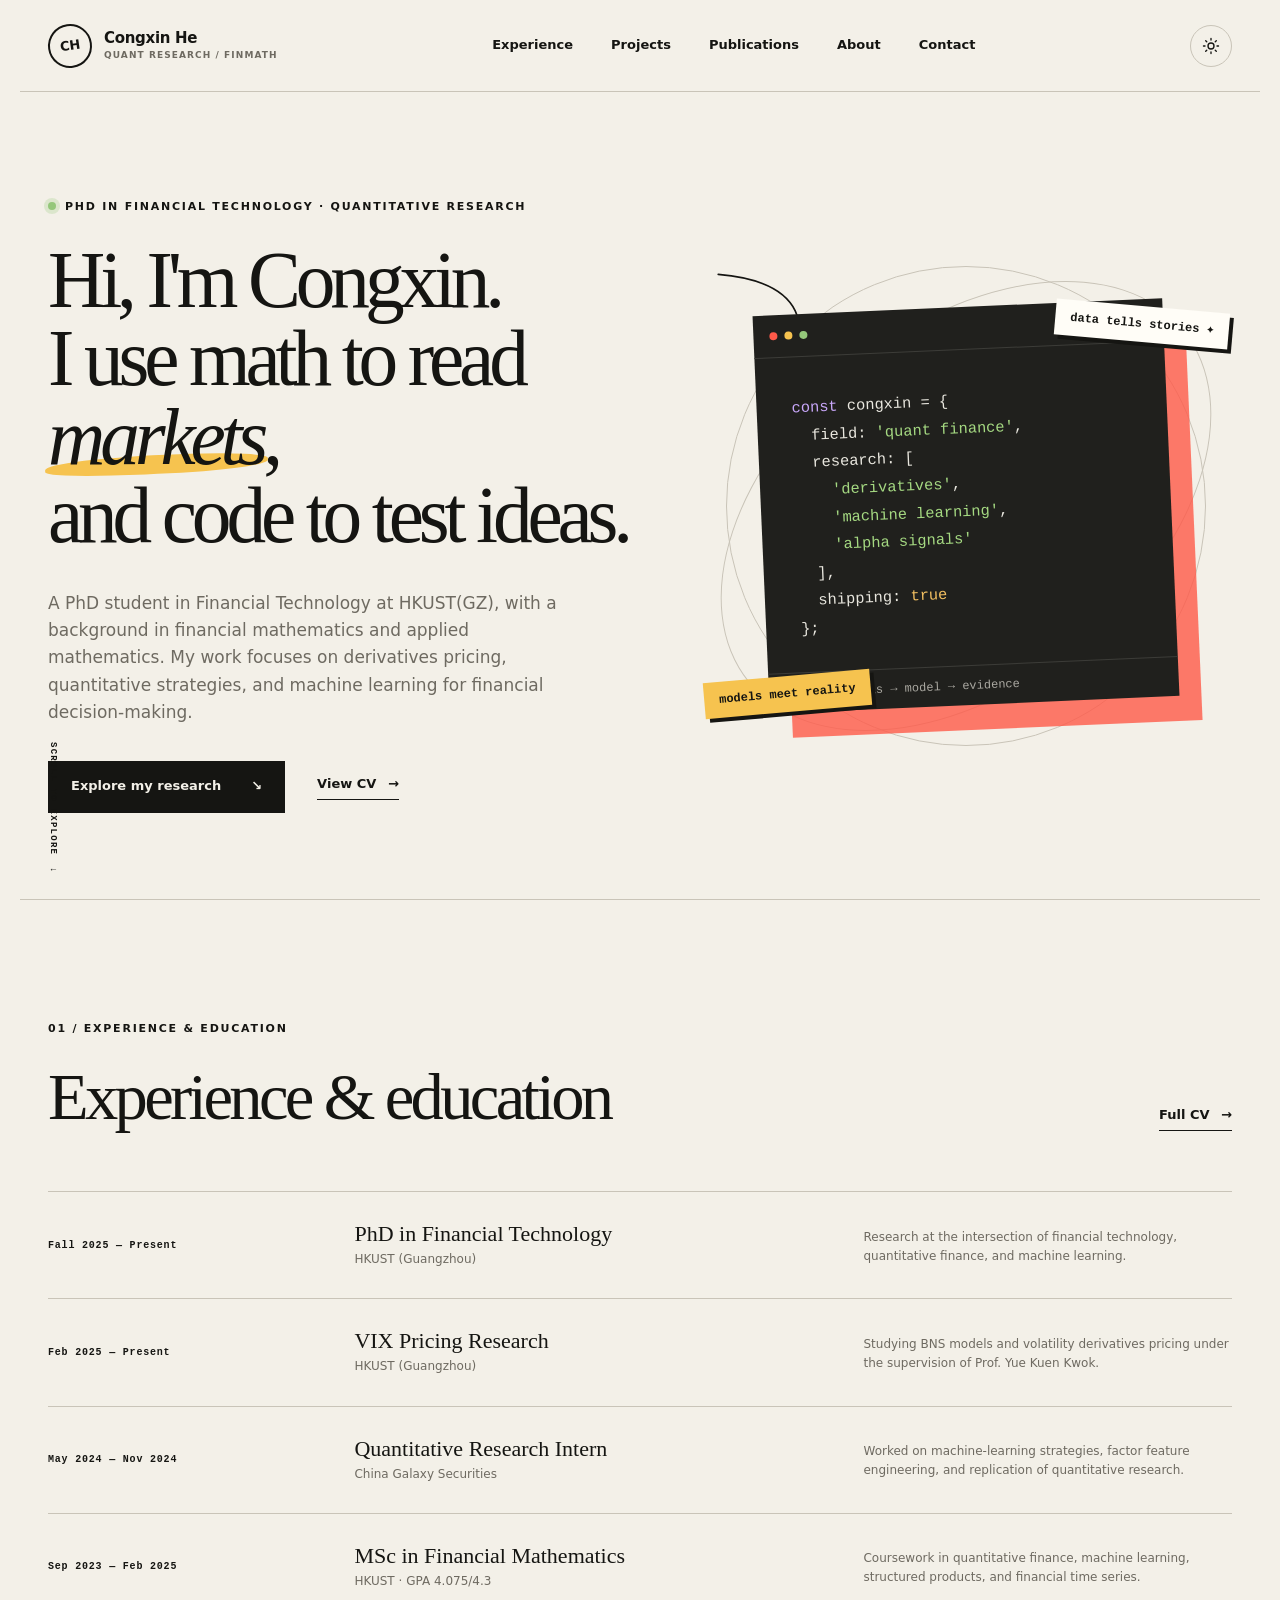
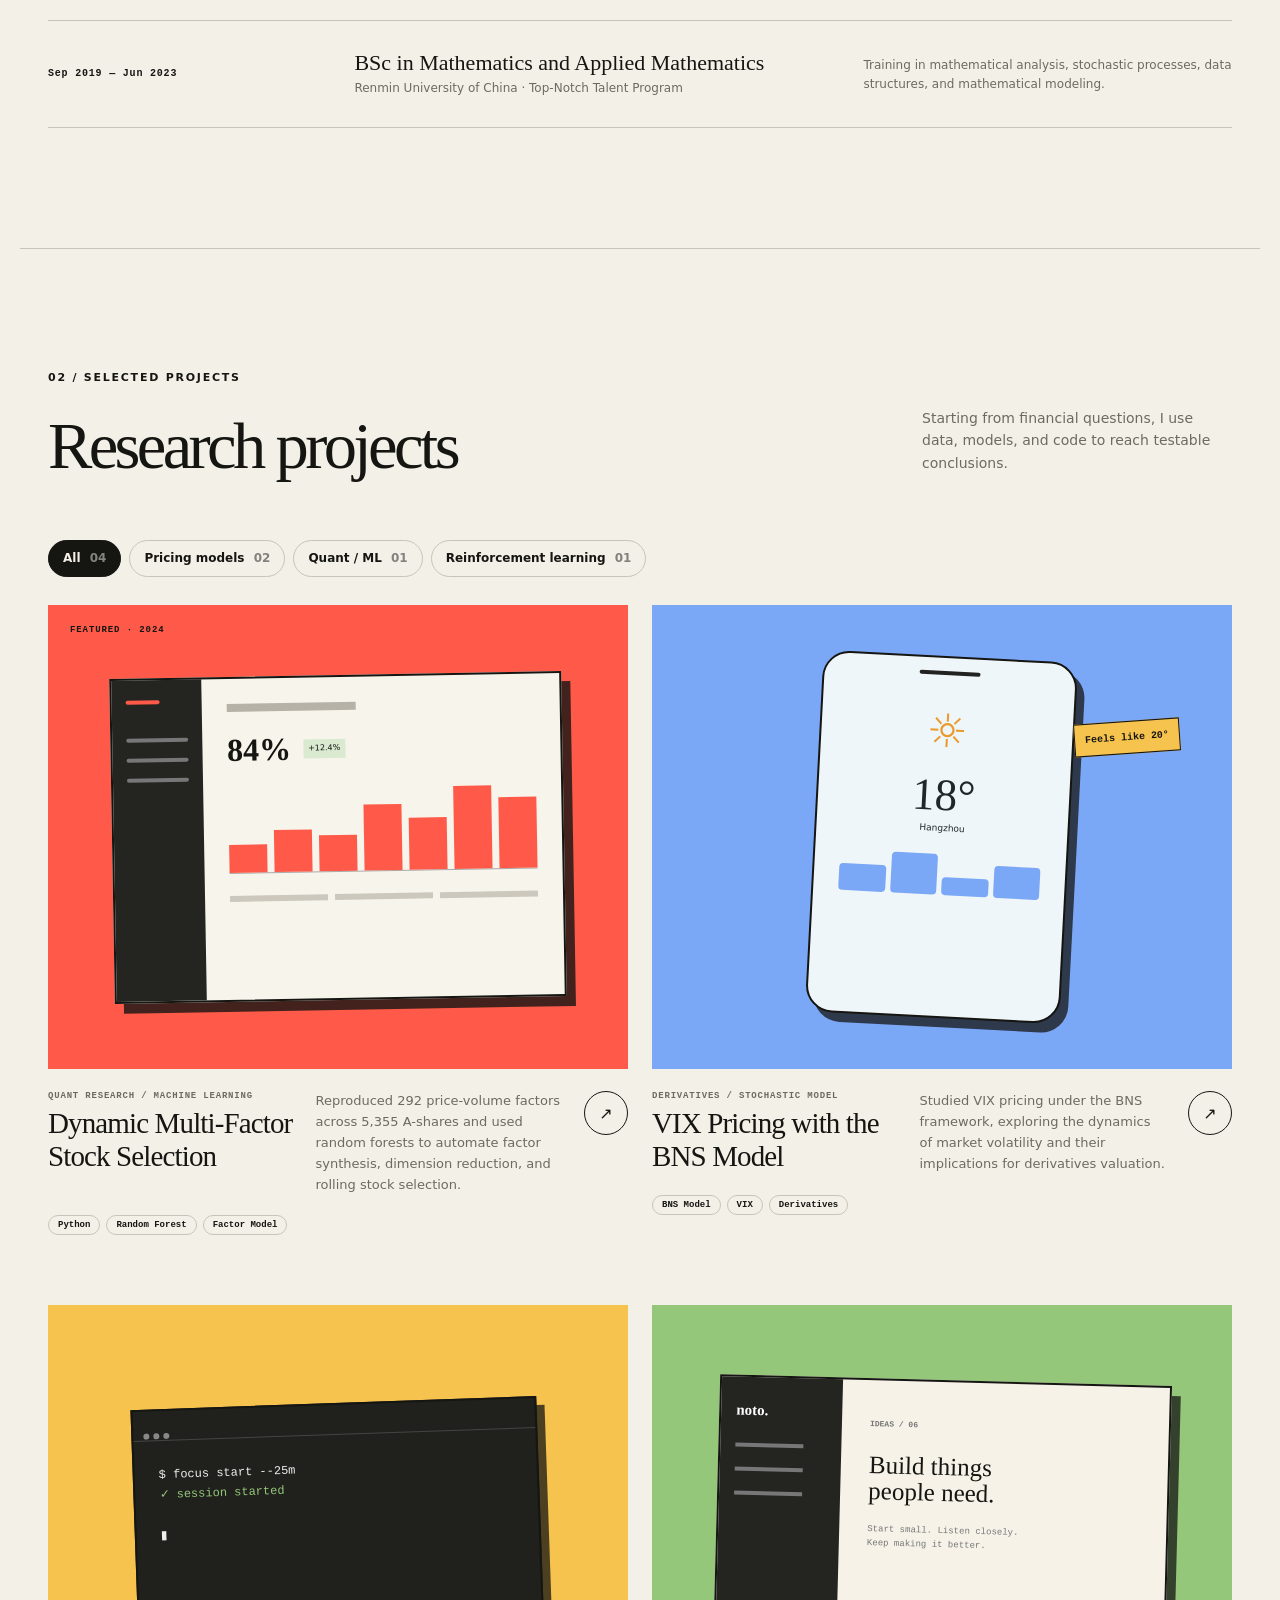
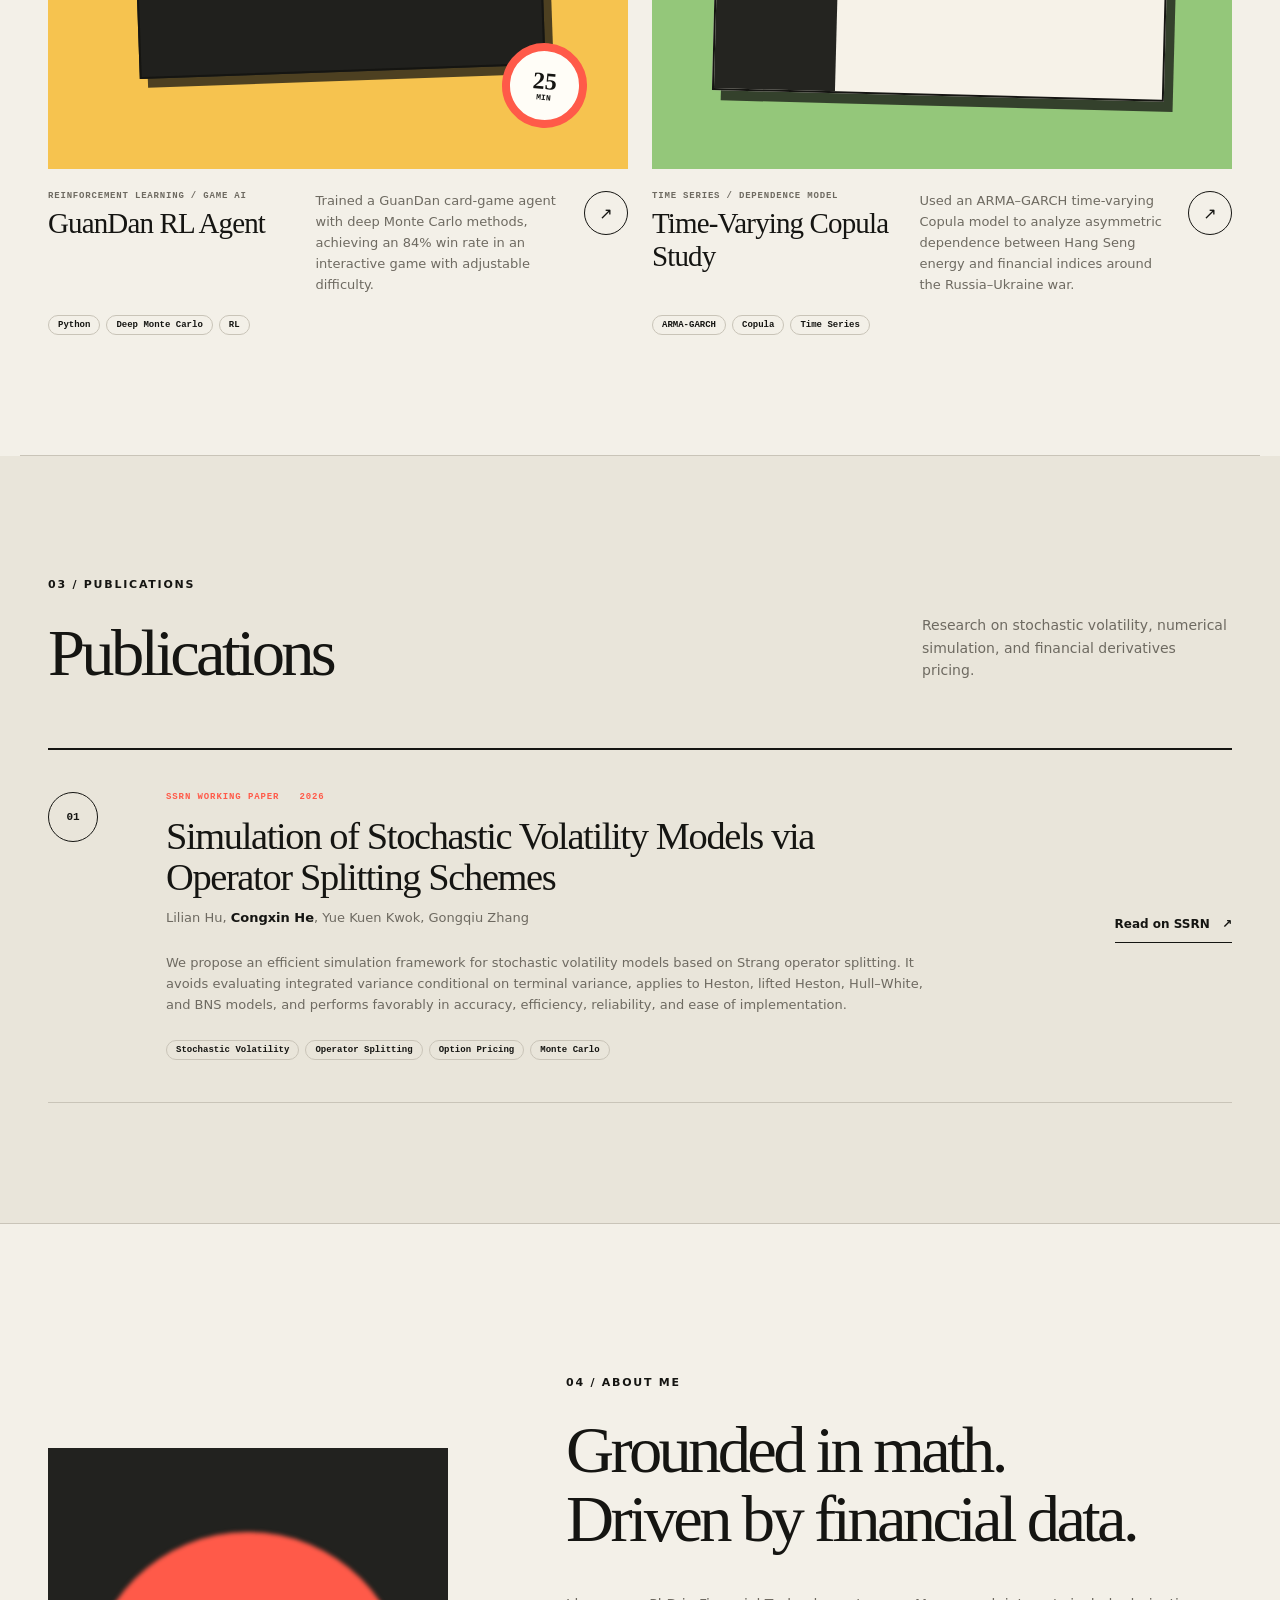
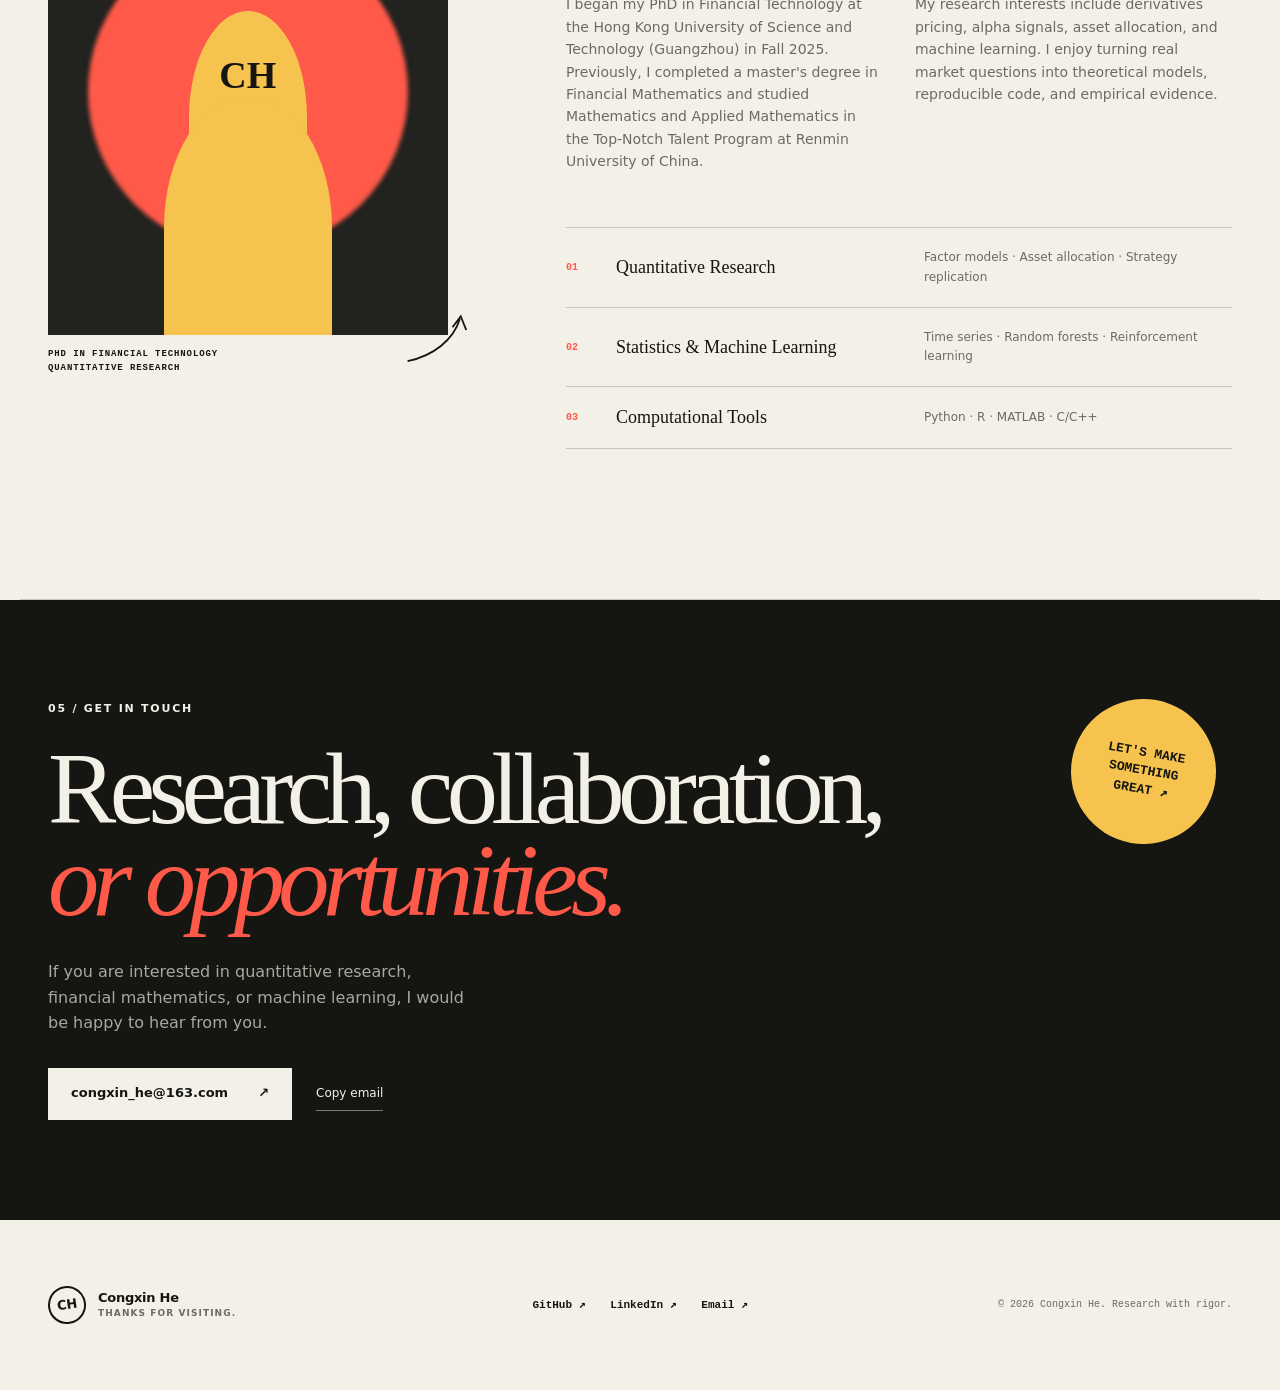
==== commit 02bc1c77: "Reorder sections and fix desktop mobile menu" ====
--- a/index.html
+++ b/index.html
@@ -6,8 +6,8 @@
     <meta name="description" content="Congxin He — PhD student in Financial Technology at HKUST(GZ), working on quantitative finance, stochastic volatility, and machine learning." />
     <meta name="theme-color" content="#f3f0e8" />
     <title>Congxin He — Quantitative Researcher</title>
-    <link rel="stylesheet" href="styles.css" />
-    <script src="script.js" defer></script>
+    <link rel="stylesheet" href="styles.css?v=20260727-2" />
+    <script src="script.js?v=20260727-2" defer></script>
   </head>
   <body>
     <a class="skip-link" href="#main">Skip to main content</a>
@@ -19,11 +19,11 @@
       </a>
 
       <nav class="desktop-nav" aria-label="Main navigation">
-        <a href="#work">Research</a>
+        <a href="#experience">Experience</a>
+        <a href="#work">Projects</a>
         <a href="#publications">Publications</a>
         <a href="#about">About</a>
-        <a href="#experience">Experience</a>
-        <a href="resume.html">CV</a>
+        <a href="#contact">Contact</a>
       </nav>
 
       <div class="header-actions">
@@ -39,11 +39,11 @@
 
     <div class="mobile-menu" aria-hidden="true">
       <nav aria-label="Mobile navigation">
-        <a href="#work"><span>01</span>Research</a>
-        <a href="#publications"><span>02</span>Publications</a>
-        <a href="#about"><span>03</span>About</a>
-        <a href="#experience"><span>04</span>Experience</a>
-        <a href="resume.html"><span>05</span>CV</a>
+        <a href="#experience"><span>01</span>Experience</a>
+        <a href="#work"><span>02</span>Projects</a>
+        <a href="#publications"><span>03</span>Publications</a>
+        <a href="#about"><span>04</span>About</a>
+        <a href="#contact"><span>05</span>Contact</a>
       </nav>
     </div>
 
@@ -82,9 +82,23 @@
         <a class="scroll-cue" href="#work" aria-label="Scroll to research"><span>SCROLL TO EXPLORE</span><i>↓</i></a>
       </section>
 
+      <section class="section experience-section" id="experience">
+        <div class="section-heading reveal">
+          <div><p class="section-number">01 / EXPERIENCE & EDUCATION</p><h2>Experience & education</h2></div>
+          <a class="text-link" href="resume.html">Full CV <span>→</span></a>
+        </div>
+        <div class="timeline reveal">
+          <article><time>Fall 2025 — Present</time><div><h3>PhD in Financial Technology</h3><p>HKUST (Guangzhou)</p></div><span>Research at the intersection of financial technology, quantitative finance, and machine learning.</span></article>
+          <article><time>Feb 2025 — Present</time><div><h3>VIX Pricing Research</h3><p>HKUST (Guangzhou)</p></div><span>Studying BNS models and volatility derivatives pricing under the supervision of Prof. Yue Kuen Kwok.</span></article>
+          <article><time>May 2024 — Nov 2024</time><div><h3>Quantitative Research Intern</h3><p>China Galaxy Securities</p></div><span>Worked on machine-learning strategies, factor feature engineering, and replication of quantitative research.</span></article>
+          <article><time>Sep 2023 — Feb 2025</time><div><h3>MSc in Financial Mathematics</h3><p>HKUST · GPA 4.075/4.3</p></div><span>Coursework in quantitative finance, machine learning, structured products, and financial time series.</span></article>
+          <article><time>Sep 2019 — Jun 2023</time><div><h3>BSc in Mathematics and Applied Mathematics</h3><p>Renmin University of China · Top-Notch Talent Program</p></div><span>Training in mathematical analysis, stochastic processes, data structures, and mathematical modeling.</span></article>
+        </div>
+      </section>
+
       <section class="section work-section" id="work">
         <div class="section-heading reveal">
-          <div><p class="section-number">01 / SELECTED WORK</p><h2>Research projects</h2></div>
+          <div><p class="section-number">02 / SELECTED PROJECTS</p><h2>Research projects</h2></div>
           <p>Starting from financial questions, I use data, models, and code to reach testable conclusions.</p>
         </div>
 
@@ -158,7 +172,7 @@
 
       <section class="section publication-section" id="publications">
         <div class="section-heading reveal">
-          <div><p class="section-number">02 / PUBLICATIONS</p><h2>Publications</h2></div>
+          <div><p class="section-number">03 / PUBLICATIONS</p><h2>Publications</h2></div>
           <p>Research on stochastic volatility, numerical simulation, and financial derivatives pricing.</p>
         </div>
         <article class="paper-card reveal">
@@ -182,7 +196,7 @@
             <svg viewBox="0 0 120 80" aria-hidden="true"><path d="M5 70c28-6 50-23 57-46M54 33l9-12 6 15"/></svg>
           </div>
           <div class="about-copy reveal">
-            <p class="section-number">03 / ABOUT ME</p>
+            <p class="section-number">04 / ABOUT ME</p>
             <h2>Grounded in math.<br/>Driven by financial data.</h2>
             <div class="about-columns">
               <p>I began my PhD in Financial Technology at the Hong Kong University of Science and Technology (Guangzhou) in Fall 2025. Previously, I completed a master's degree in Financial Mathematics and studied Mathematics and Applied Mathematics in the Top-Notch Talent Program at Renmin University of China.</p>
@@ -194,20 +208,6 @@
               <div><span>03</span><b>Computational Tools</b><p>Python · R · MATLAB · C/C++</p></div>
             </div>
           </div>
-        </div>
-      </section>
-
-      <section class="section experience-section" id="experience">
-        <div class="section-heading reveal">
-          <div><p class="section-number">04 / EXPERIENCE</p><h2>Experience & education</h2></div>
-          <a class="text-link" href="resume.html">Full CV <span>→</span></a>
-        </div>
-        <div class="timeline reveal">
-          <article><time>Fall 2025 — Present</time><div><h3>PhD in Financial Technology</h3><p>HKUST (Guangzhou)</p></div><span>Research at the intersection of financial technology, quantitative finance, and machine learning.</span></article>
-          <article><time>Feb 2025 — Present</time><div><h3>VIX Pricing Research</h3><p>HKUST (Guangzhou)</p></div><span>Studying BNS models and volatility derivatives pricing under the supervision of Prof. Yue Kuen Kwok.</span></article>
-          <article><time>May 2024 — Nov 2024</time><div><h3>Quantitative Research Intern</h3><p>China Galaxy Securities</p></div><span>Worked on machine-learning strategies, factor feature engineering, and replication of quantitative research.</span></article>
-          <article><time>Sep 2023 — Feb 2025</time><div><h3>MSc in Financial Mathematics</h3><p>HKUST · GPA 4.075/4.3</p></div><span>Coursework in quantitative finance, machine learning, structured products, and financial time series.</span></article>
-          <article><time>Sep 2019 — Jun 2023</time><div><h3>BSc in Mathematics and Applied Mathematics</h3><p>Renmin University of China · Top-Notch Talent Program</p></div><span>Training in mathematical analysis, stochastic processes, data structures, and mathematical modeling.</span></article>
         </div>
       </section>
 
--- a/styles.css
+++ b/styles.css
@@ -32,6 +32,7 @@
 .desktop-nav a::after { content: ""; position: absolute; height: 2px; left: 0; right: 100%; bottom: -7px; background: var(--coral); transition: right .25s; }
 .desktop-nav a:hover::after { right: 0; }
 .header-actions { display: flex; gap: 8px; }
+.mobile-menu { display: none; }
 .icon-button { width: 42px; height: 42px; border: 1px solid var(--line); border-radius: 50%; background: transparent; cursor: pointer; display: grid; place-items: center; }
 .icon-button svg { width: 18px; fill: none; stroke: currentColor; stroke-width: 1.8; stroke-linecap: round; }
 .moon-icon, .menu-toggle { display: none; }
@@ -124,7 +125,7 @@
 
 @media (max-width: 900px) {
   .desktop-nav { display: none; }.menu-toggle { display: grid; align-content: center; gap: 6px; }.menu-toggle span { width: 18px; height: 1px; background: currentColor; transition: transform .25s; }.menu-open .menu-toggle span:first-child { transform: translateY(3.5px) rotate(45deg); }.menu-open .menu-toggle span:last-child { transform: translateY(-3.5px) rotate(-45deg); }
-  .mobile-menu { position: fixed; inset: 0; padding: 120px 28px 50px; background: var(--bg); z-index: 40; transform: translateY(-100%); transition: transform .35s ease; }.menu-open .mobile-menu { transform: translateY(0); }.mobile-menu nav { display: grid; }.mobile-menu a { padding: 20px 0; border-bottom: 1px solid var(--line); font: 500 40px Georgia; }.mobile-menu a span { font: 700 10px monospace; color: var(--coral); margin-right: 18px; }
+  .mobile-menu { display: block; position: fixed; inset: 0; padding: 120px 28px 50px; background: var(--bg); z-index: 40; transform: translateY(-100%); transition: transform .35s ease; }.menu-open .mobile-menu { transform: translateY(0); }.mobile-menu nav { display: grid; }.mobile-menu a { padding: 20px 0; border-bottom: 1px solid var(--line); font: 500 40px Georgia; }.mobile-menu a span { font: 700 10px monospace; color: var(--coral); margin-right: 18px; }
   .hero { min-height: auto; grid-template-columns: 1fr; padding-top: 70px; }.hero-visual { min-height: 510px; }.hero-copy { position: relative; z-index: 3; }.scroll-cue { display: none; }
   .projects-grid { gap: 55px 18px; }.project-info { grid-template-columns: 1fr; }.project-info > p { display: none; }.project-info .tags { grid-column: auto; }
   .about-layout { grid-template-columns: .65fr 1.35fr; gap: 7%; }.portrait-card svg { display: none; }
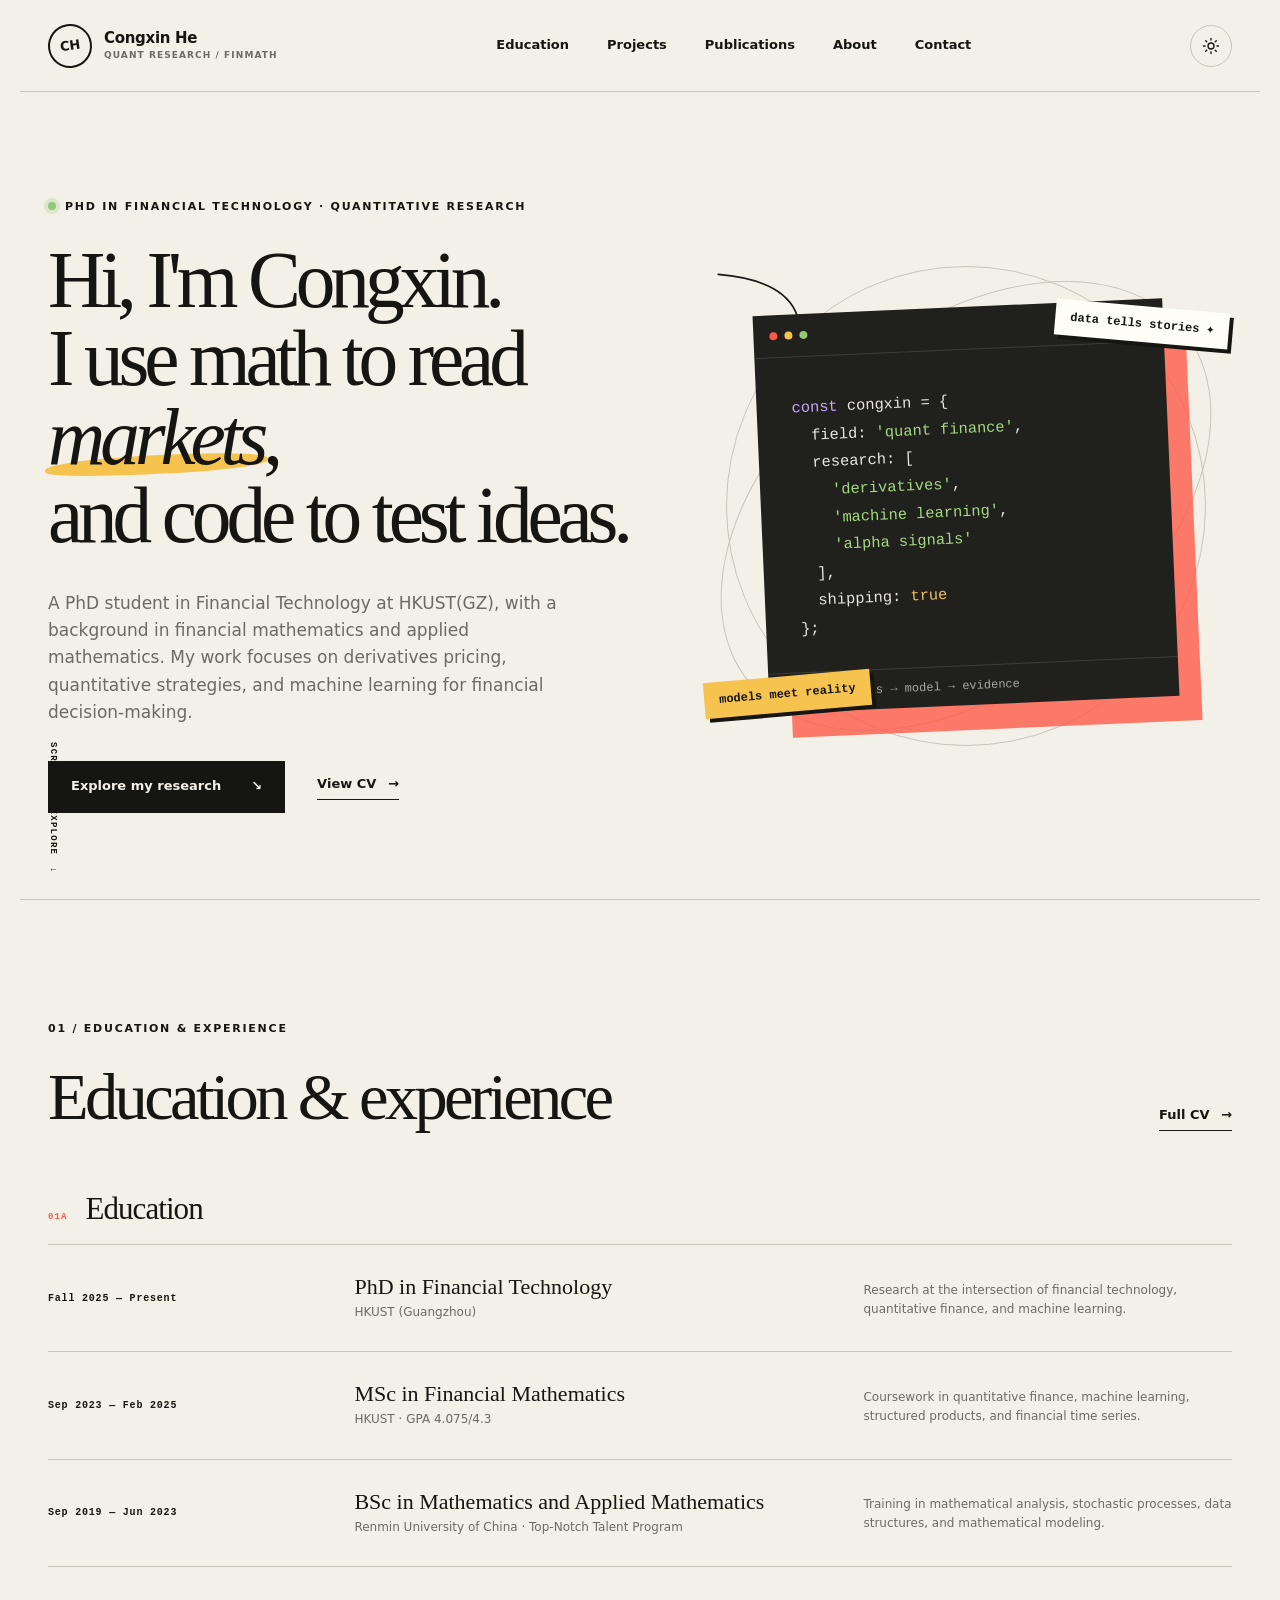
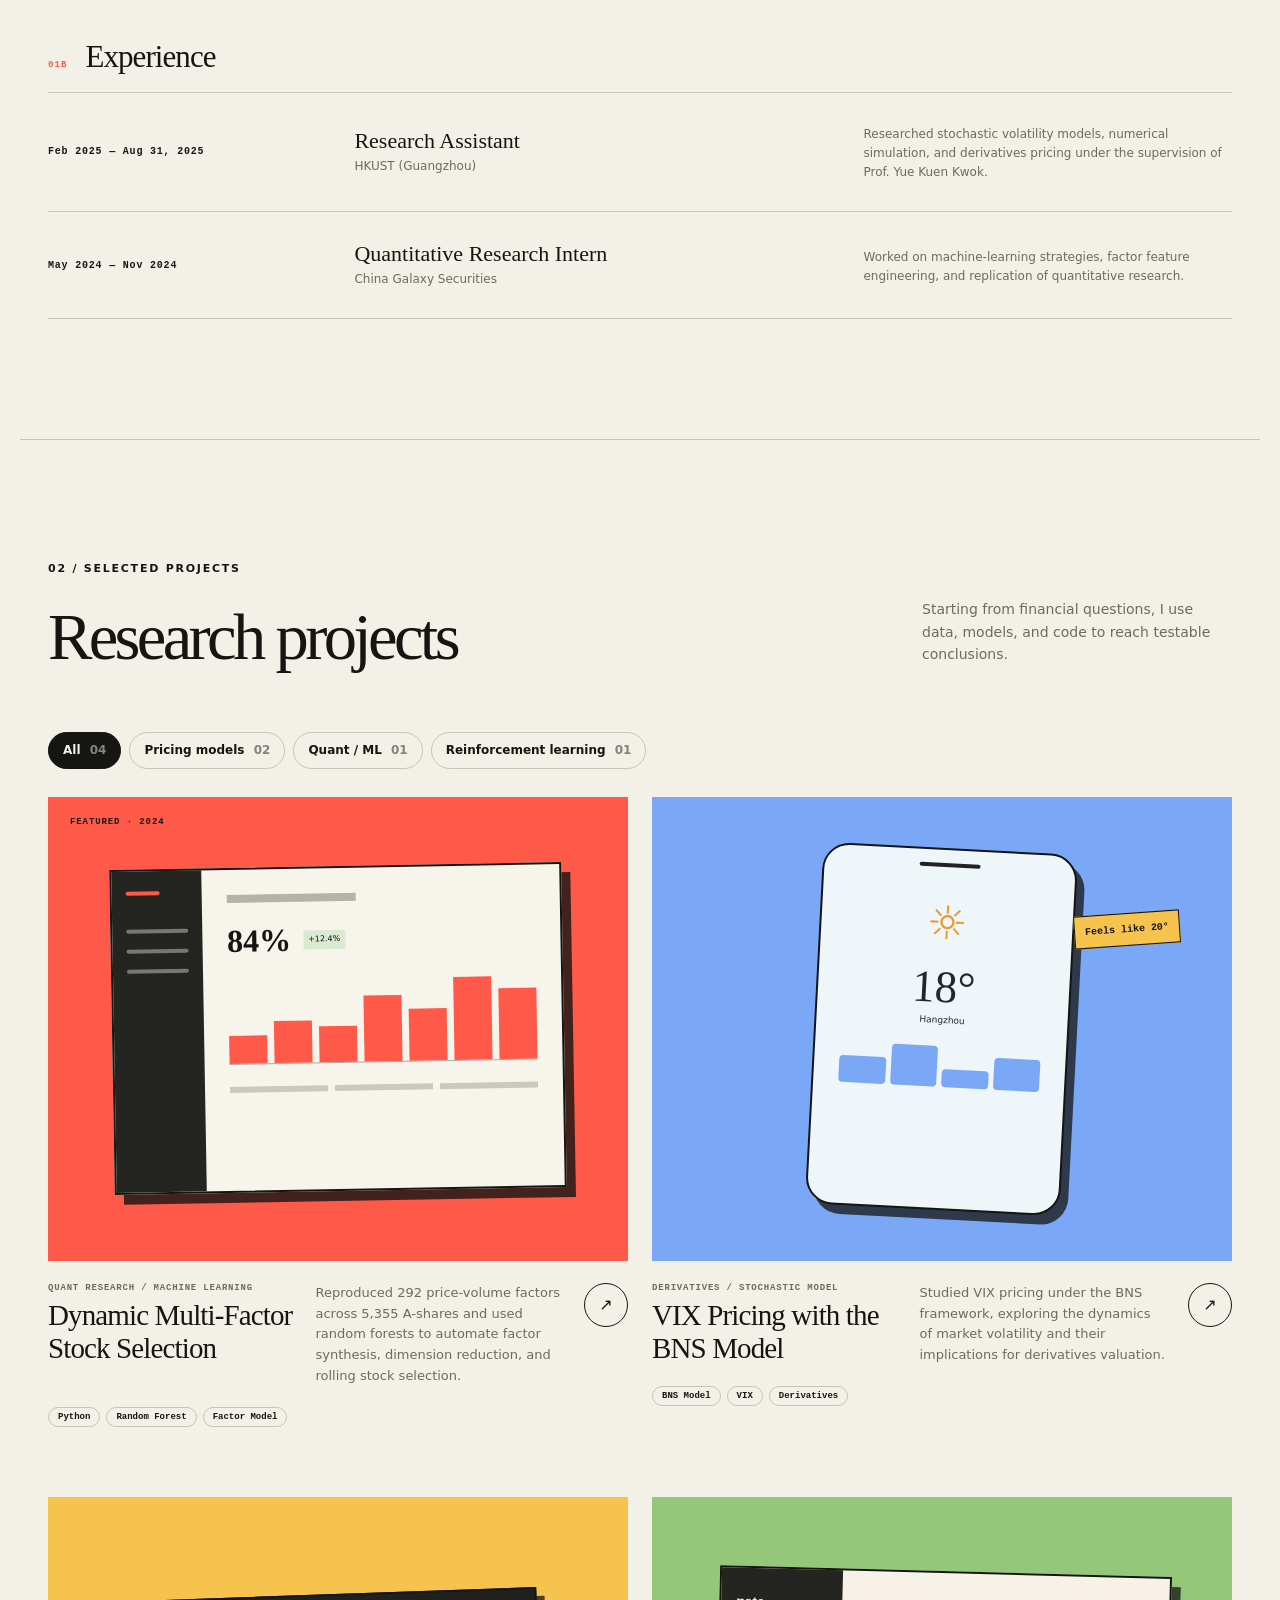
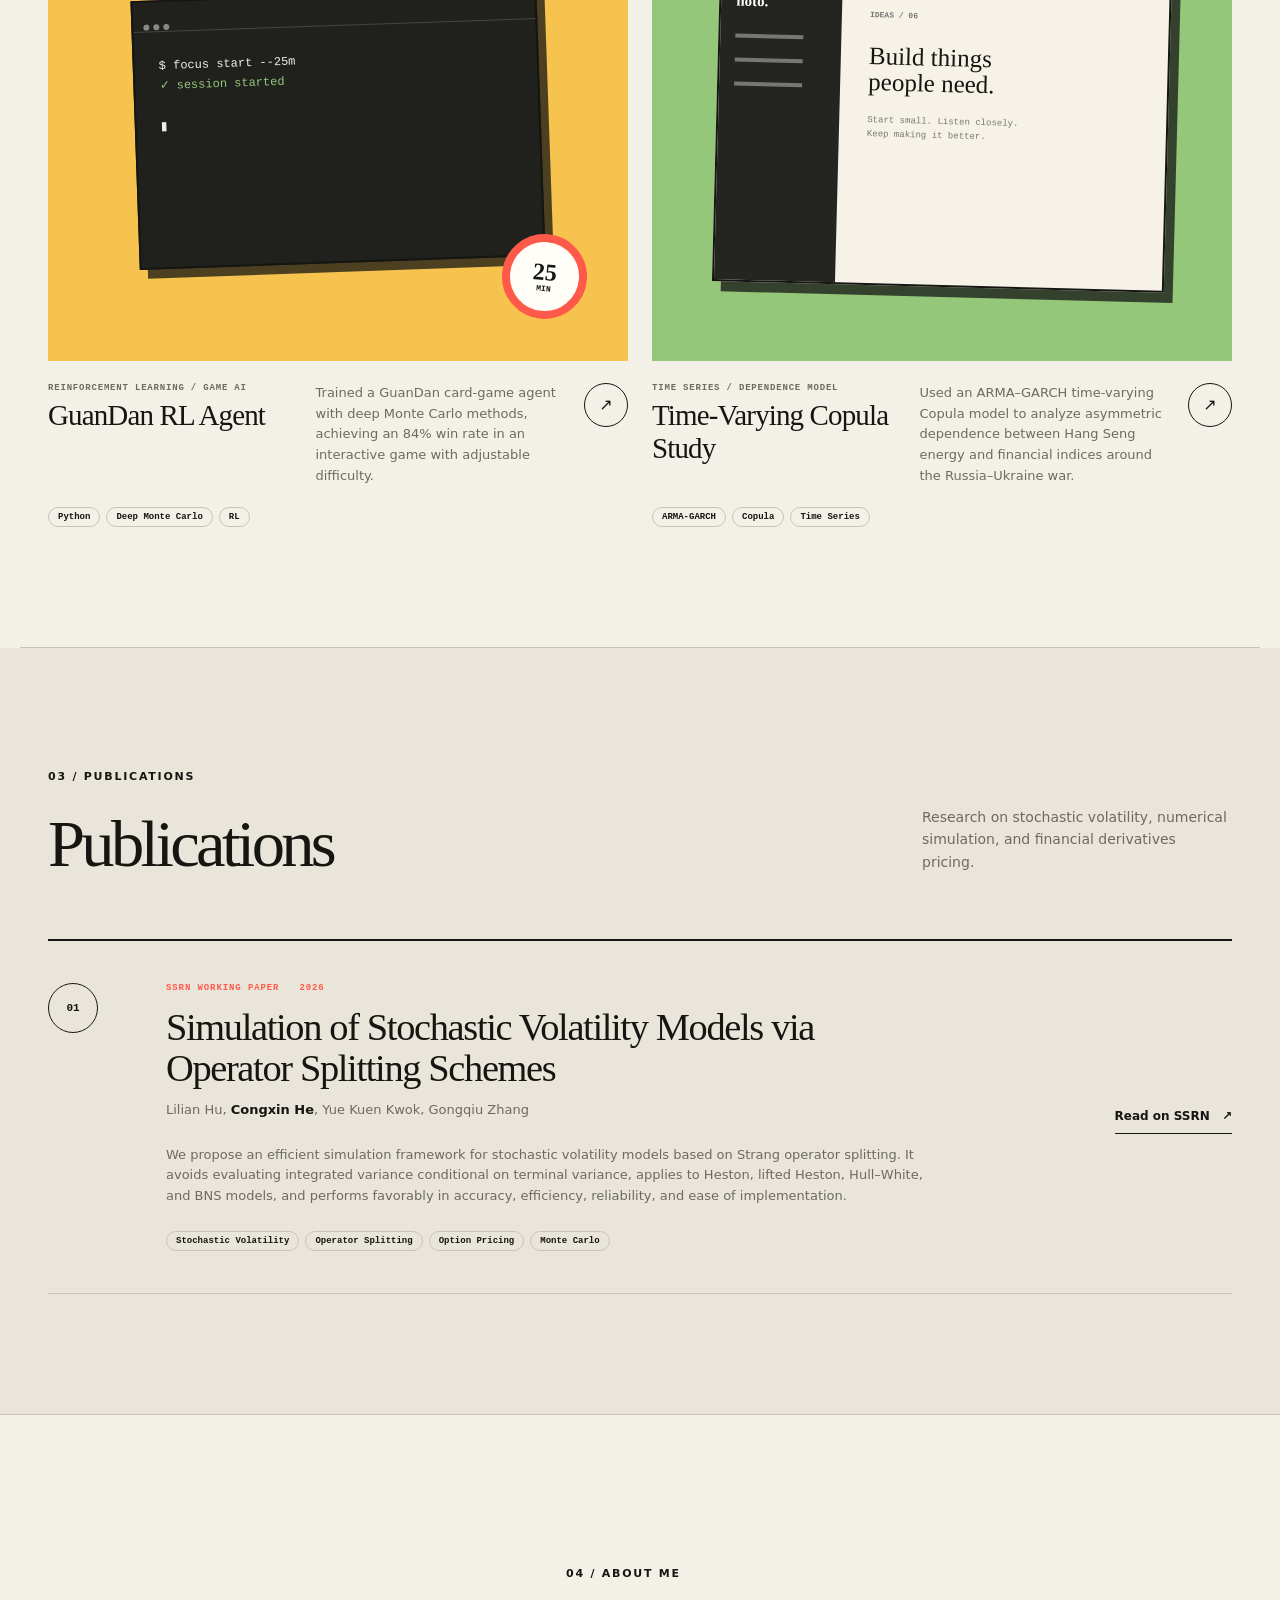
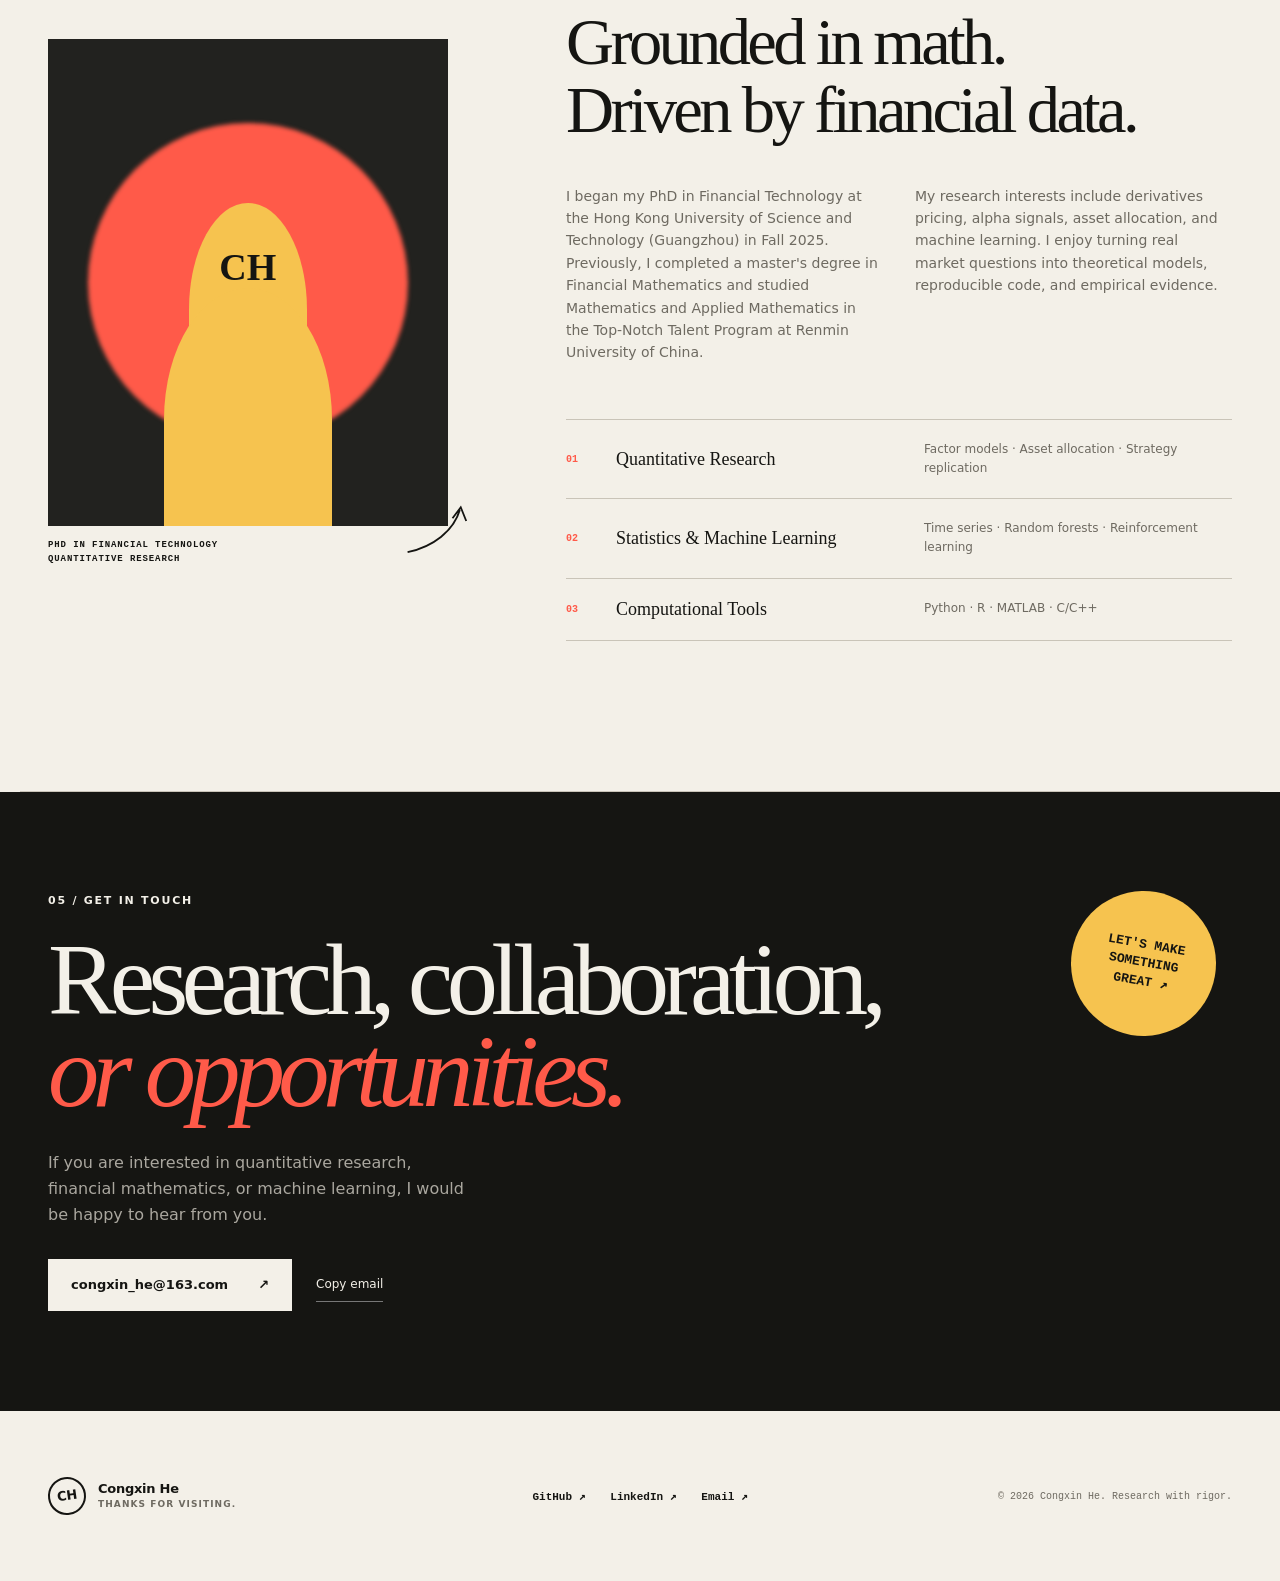
==== commit d7ccc726: "Separate education and experience sections" ====
--- a/index.html
+++ b/index.html
@@ -19,7 +19,7 @@
       </a>
 
       <nav class="desktop-nav" aria-label="Main navigation">
-        <a href="#experience">Experience</a>
+        <a href="#experience">Education</a>
         <a href="#work">Projects</a>
         <a href="#publications">Publications</a>
         <a href="#about">About</a>
@@ -39,7 +39,7 @@
 
     <div class="mobile-menu" aria-hidden="true">
       <nav aria-label="Mobile navigation">
-        <a href="#experience"><span>01</span>Experience</a>
+        <a href="#experience"><span>01</span>Education & Experience</a>
         <a href="#work"><span>02</span>Projects</a>
         <a href="#publications"><span>03</span>Publications</a>
         <a href="#about"><span>04</span>About</a>
@@ -84,15 +84,23 @@
 
       <section class="section experience-section" id="experience">
         <div class="section-heading reveal">
-          <div><p class="section-number">01 / EXPERIENCE & EDUCATION</p><h2>Experience & education</h2></div>
+          <div><p class="section-number">01 / EDUCATION & EXPERIENCE</p><h2>Education & experience</h2></div>
           <a class="text-link" href="resume.html">Full CV <span>→</span></a>
         </div>
-        <div class="timeline reveal">
-          <article><time>Fall 2025 — Present</time><div><h3>PhD in Financial Technology</h3><p>HKUST (Guangzhou)</p></div><span>Research at the intersection of financial technology, quantitative finance, and machine learning.</span></article>
-          <article><time>Feb 2025 — Present</time><div><h3>VIX Pricing Research</h3><p>HKUST (Guangzhou)</p></div><span>Studying BNS models and volatility derivatives pricing under the supervision of Prof. Yue Kuen Kwok.</span></article>
-          <article><time>May 2024 — Nov 2024</time><div><h3>Quantitative Research Intern</h3><p>China Galaxy Securities</p></div><span>Worked on machine-learning strategies, factor feature engineering, and replication of quantitative research.</span></article>
-          <article><time>Sep 2023 — Feb 2025</time><div><h3>MSc in Financial Mathematics</h3><p>HKUST · GPA 4.075/4.3</p></div><span>Coursework in quantitative finance, machine learning, structured products, and financial time series.</span></article>
-          <article><time>Sep 2019 — Jun 2023</time><div><h3>BSc in Mathematics and Applied Mathematics</h3><p>Renmin University of China · Top-Notch Talent Program</p></div><span>Training in mathematical analysis, stochastic processes, data structures, and mathematical modeling.</span></article>
+        <div class="timeline-block reveal">
+          <div class="timeline-block-heading"><span>01A</span><h3>Education</h3></div>
+          <div class="timeline">
+            <article><time>Fall 2025 — Present</time><div><h3>PhD in Financial Technology</h3><p>HKUST (Guangzhou)</p></div><span>Research at the intersection of financial technology, quantitative finance, and machine learning.</span></article>
+            <article><time>Sep 2023 — Feb 2025</time><div><h3>MSc in Financial Mathematics</h3><p>HKUST · GPA 4.075/4.3</p></div><span>Coursework in quantitative finance, machine learning, structured products, and financial time series.</span></article>
+            <article><time>Sep 2019 — Jun 2023</time><div><h3>BSc in Mathematics and Applied Mathematics</h3><p>Renmin University of China · Top-Notch Talent Program</p></div><span>Training in mathematical analysis, stochastic processes, data structures, and mathematical modeling.</span></article>
+          </div>
+        </div>
+        <div class="timeline-block reveal">
+          <div class="timeline-block-heading"><span>01B</span><h3>Experience</h3></div>
+          <div class="timeline">
+            <article><time>Feb 2025 — Aug 31, 2025</time><div><h3>Research Assistant</h3><p>HKUST (Guangzhou)</p></div><span>Researched stochastic volatility models, numerical simulation, and derivatives pricing under the supervision of Prof. Yue Kuen Kwok.</span></article>
+            <article><time>May 2024 — Nov 2024</time><div><h3>Quantitative Research Intern</h3><p>China Galaxy Securities</p></div><span>Worked on machine-learning strategies, factor feature engineering, and replication of quantitative research.</span></article>
+          </div>
         </div>
       </section>
 
--- a/styles.css
+++ b/styles.css
@@ -112,6 +112,8 @@
 .about-layout { display: grid; grid-template-columns: .75fr 1.25fr; gap: 10%; align-items: center; }
 .portrait-card { position: relative; }.portrait-placeholder { aspect-ratio: .82; background: #22221f; overflow: hidden; display: grid; place-items: center; position: relative; }.portrait-placeholder::before { content: ""; width: 80%; aspect-ratio: 1; background: var(--coral); border-radius: 50%; position: absolute; filter: blur(2px); }.portrait-placeholder::after { content: ""; position: absolute; width: 42%; height: 54%; bottom: -5%; background: var(--yellow); border-radius: 50% 50% 10% 10%; box-shadow: 0 -110px 0 -25px var(--yellow); }.portrait-placeholder span { position: relative; z-index: 2; color: var(--ink); font: 700 38px Georgia; margin-top: -8%; }.portrait-card > p { margin: 13px 0 0; font: 700 9px/1.5 monospace; letter-spacing: .1em; }.portrait-card svg { position: absolute; width: 110px; right: -65px; bottom: 5px; fill: none; stroke: var(--ink); stroke-width: 2; }
 .about-copy h2 { margin-bottom: 40px; }.about-columns { display: grid; grid-template-columns: 1fr 1fr; gap: 32px; color: var(--muted); font-size: 14px; }.about-columns p { margin: 0; }.skills { margin-top: 55px; border-top: 1px solid var(--line); }.skills > div { padding: 20px 0; border-bottom: 1px solid var(--line); display: grid; grid-template-columns: 50px 1fr 1fr; align-items: center; }.skills span { font: 700 10px monospace; color: var(--coral); }.skills b { font: 500 18px Georgia; }.skills p { color: var(--muted); font-size: 12px; margin: 0; }
+.timeline-block + .timeline-block { margin-top: 72px; }
+.timeline-block-heading { display: flex; align-items: baseline; gap: 18px; margin-bottom: 17px; }.timeline-block-heading span { color: var(--coral); font: 800 9px monospace; letter-spacing: .12em; }.timeline-block-heading h3 { margin: 0; font: 500 31px Georgia, serif; letter-spacing: -.03em; }
 .timeline { border-top: 1px solid var(--line); }.timeline article { display: grid; grid-template-columns: .75fr 1.3fr 1fr; gap: 30px; padding: 29px 0; border-bottom: 1px solid var(--line); align-items: center; transition: padding .2s; }.timeline article:hover { padding-left: 12px; }.timeline time { font: 700 10px monospace; letter-spacing: .08em; }.timeline h3 { margin: 0; font: 500 22px Georgia; }.timeline p, .timeline span { color: var(--muted); margin: 3px 0 0; font-size: 12px; }
 
 .contact-section { background: var(--ink); color: var(--bg); min-height: 570px; display: grid; place-items: center; padding: 100px 28px; position: relative; overflow: hidden; }.contact-inner { width: min(1184px, 100%); }.contact-inner h2 { margin: 0; font: 500 clamp(60px, 8vw, 112px)/.9 Georgia, "Noto Serif SC", serif; letter-spacing: -.065em; }.contact-inner h2 span { color: var(--coral); font-style: italic; }.contact-inner > p:not(.section-number) { color: #aaa79f; max-width: 430px; margin: 32px 0; }.contact-actions { display: flex; align-items: center; gap: 24px; }.button-light { background: var(--bg); color: var(--ink); border-color: var(--bg); }.button-light:hover { box-shadow: 5px 5px 0 var(--coral); }.copy-email { color: var(--bg); background: transparent; border: 0; border-bottom: 1px solid #777; padding: 7px 0; cursor: pointer; font-size: 12px; }.contact-sticker { position: absolute; right: 5%; top: 16%; width: 145px; height: 145px; background: var(--yellow); color: var(--ink); border-radius: 50%; display: grid; place-content: center; text-align: center; font: 900 13px/1.4 monospace; transform: rotate(10deg); }
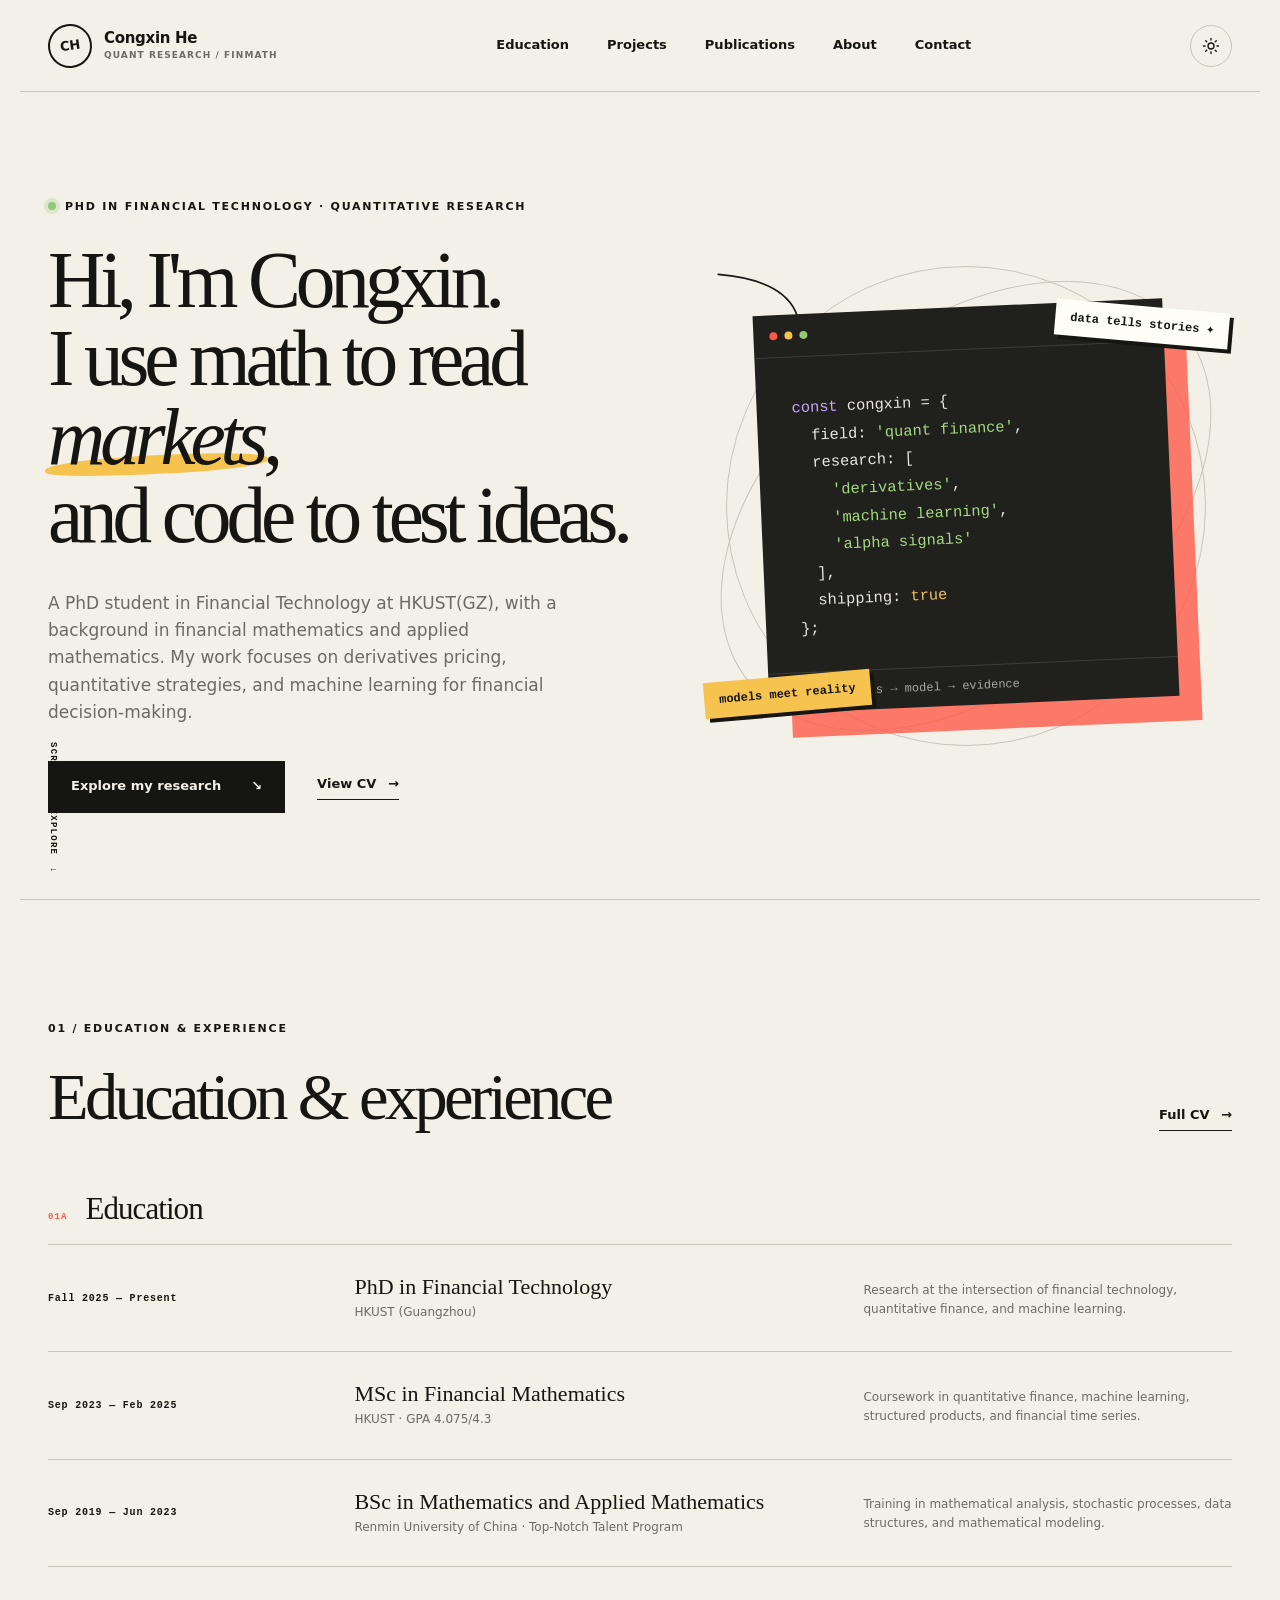
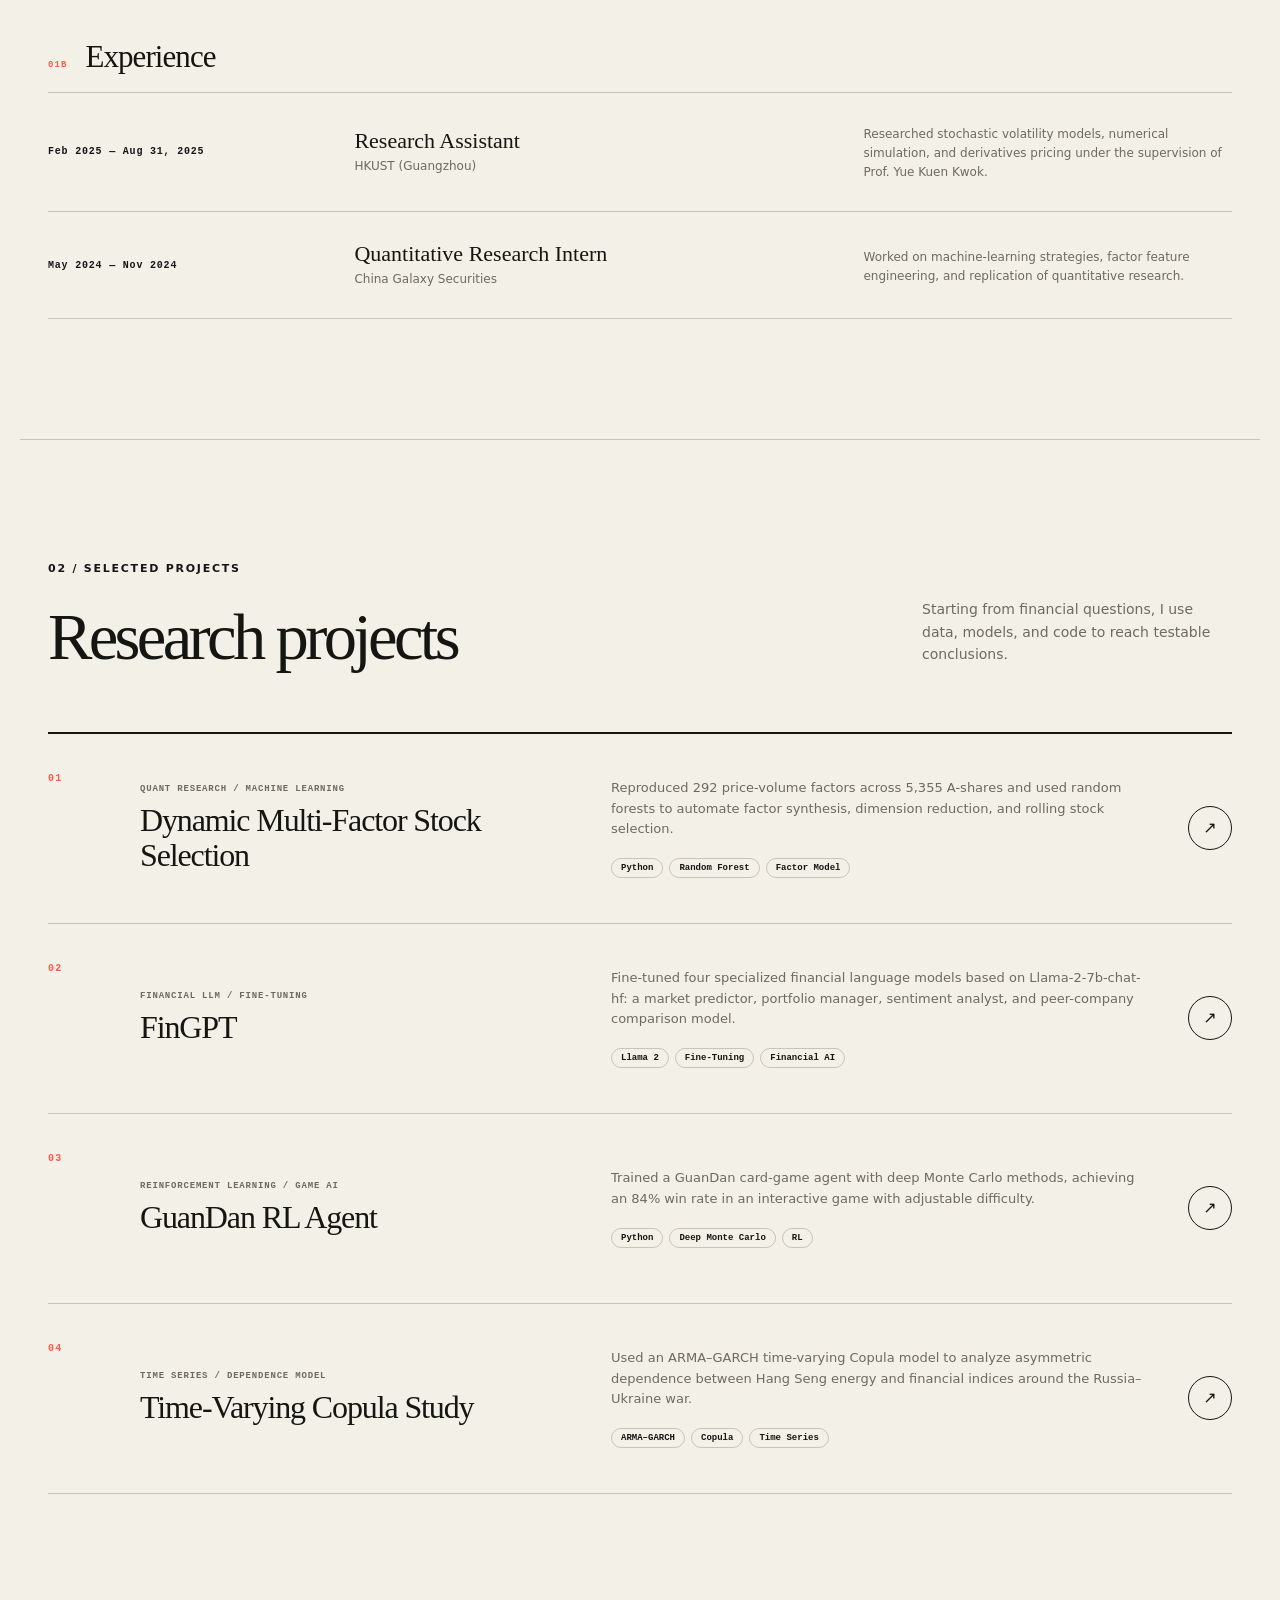
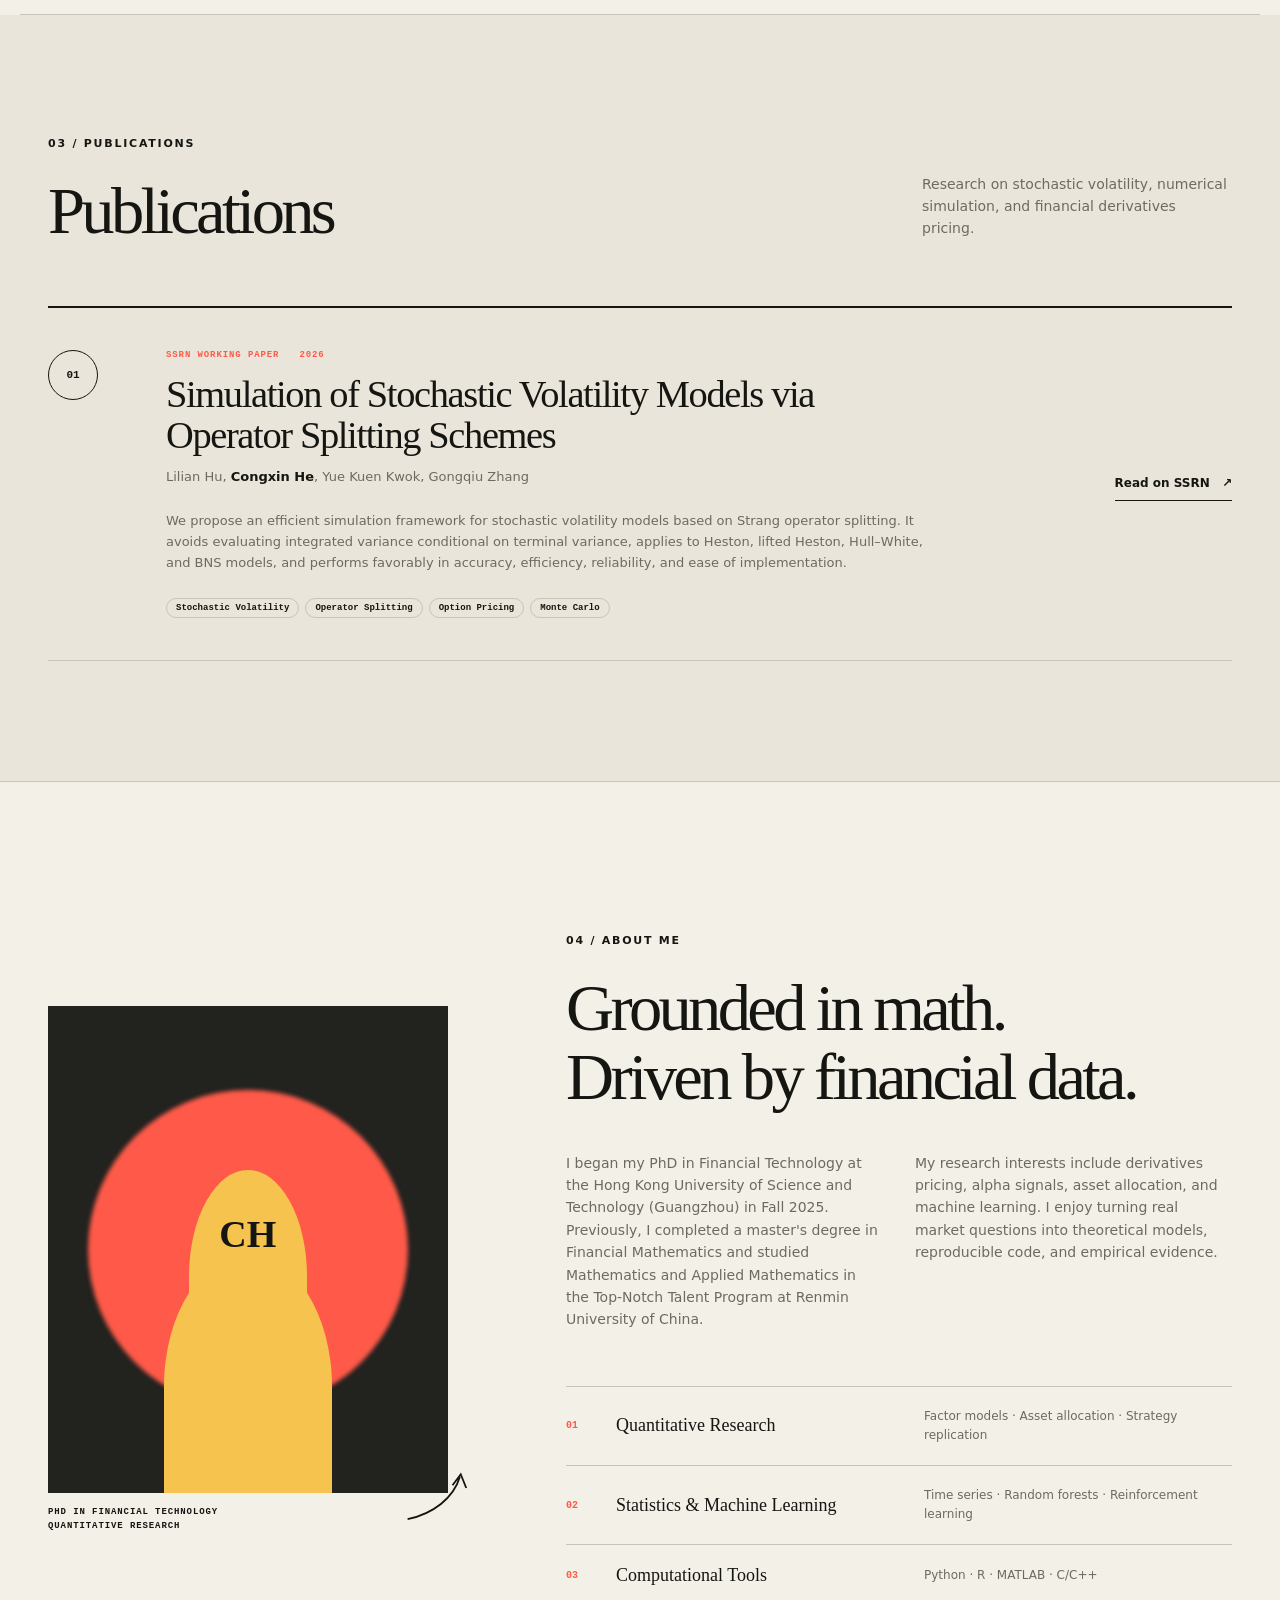
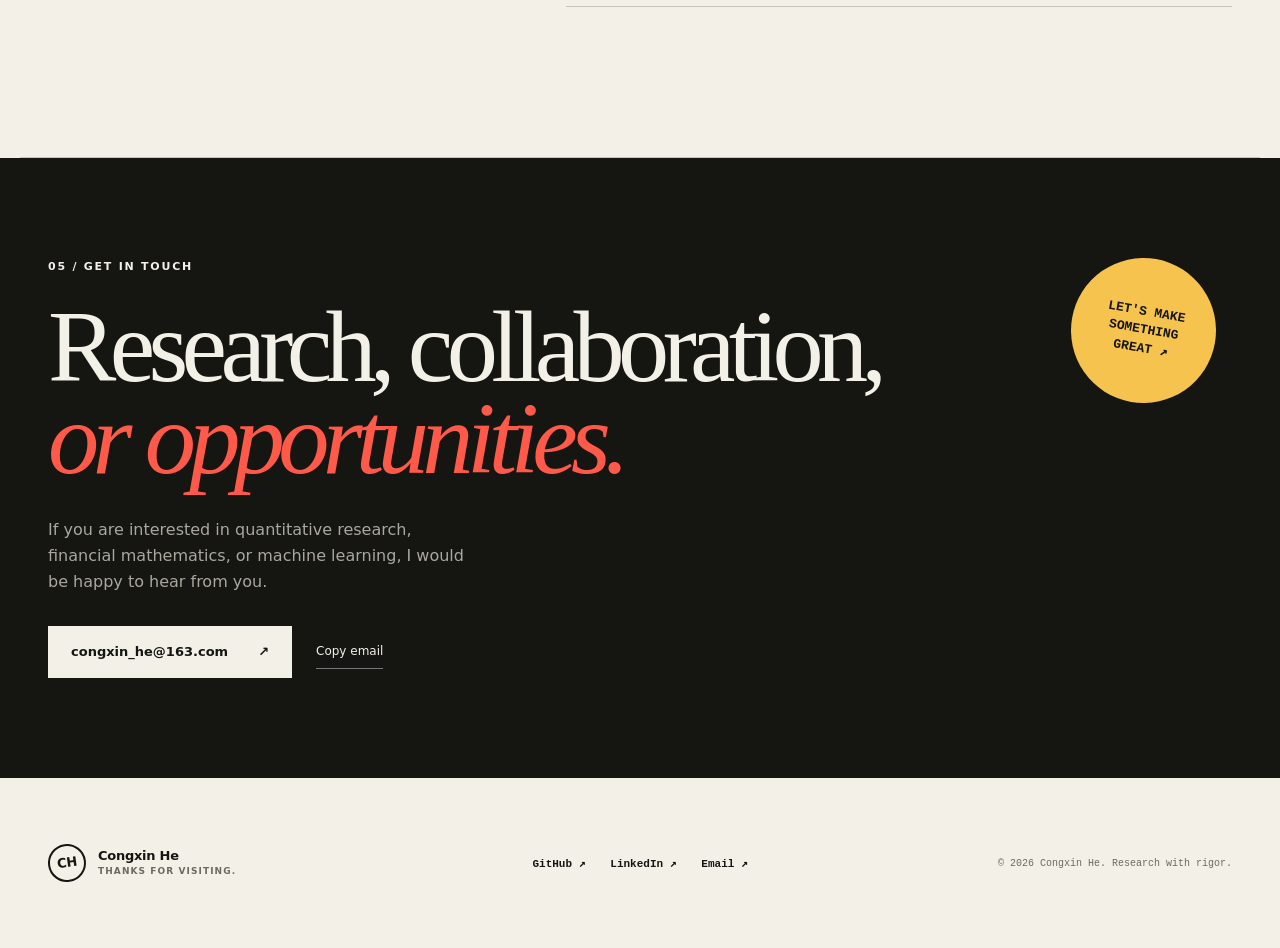
==== commit c32fedd9: "Replace project gallery with compact research list" ====
--- a/index.html
+++ b/index.html
@@ -110,70 +110,33 @@
           <p>Starting from financial questions, I use data, models, and code to reach testable conclusions.</p>
         </div>
 
-        <div class="filter-row reveal" role="group" aria-label="Filter research projects">
-          <button class="filter active" type="button" data-filter="all">All <span>04</span></button>
-          <button class="filter" type="button" data-filter="web">Pricing models <span>02</span></button>
-          <button class="filter" type="button" data-filter="data">Quant / ML <span>01</span></button>
-          <button class="filter" type="button" data-filter="tool">Reinforcement learning <span>01</span></button>
-        </div>
-
-        <div class="projects-grid">
-          <article class="project-card project-featured reveal" data-category="data">
-            <div class="project-art art-coral">
-              <div class="dashboard-mock">
-                <div class="mock-sidebar"><i></i><i></i><i></i><i></i></div>
-                <div class="mock-main">
-                  <div class="mock-title"></div><div class="mock-stat"><b>84%</b><span>+12.4%</span></div>
-                  <div class="mock-chart"><i></i><i></i><i></i><i></i><i></i><i></i><i></i></div>
-                  <div class="mock-lines"><i></i><i></i><i></i></div>
-                </div>
-              </div>
-              <span class="art-label">FEATURED · 2024</span>
-            </div>
-            <div class="project-info">
-              <div><p>QUANT RESEARCH / MACHINE LEARNING</p><h3>Dynamic Multi-Factor Stock Selection</h3></div>
-              <p>Reproduced 292 price-volume factors across 5,355 A-shares and used random forests to automate factor synthesis, dimension reduction, and rolling stock selection.</p>
-              <div class="tags"><span>Python</span><span>Random Forest</span><span>Factor Model</span></div>
-              <a class="circle-link" href="https://github.com/cxxxxxxhh?tab=repositories" target="_blank" rel="noreferrer" aria-label="View project on GitHub">↗</a>
-            </div>
-          </article>
-
-          <article class="project-card reveal" data-category="web">
-            <div class="project-art art-blue">
-              <div class="phone-mock"><div class="phone-head"></div><div class="phone-sun">☼</div><b>18°</b><p>Hangzhou</p><div class="weather-bars"><i></i><i></i><i></i><i></i></div></div>
-              <div class="weather-chip">Feels like 20°</div>
-            </div>
-            <div class="project-info">
-              <div><p>DERIVATIVES / STOCHASTIC MODEL</p><h3>VIX Pricing with the BNS Model</h3></div>
-              <p>Studied VIX pricing under the BNS framework, exploring the dynamics of market volatility and their implications for derivatives valuation.</p>
-              <div class="tags"><span>BNS Model</span><span>VIX</span><span>Derivatives</span></div>
-              <a class="circle-link" href="#contact" aria-label="Learn about the VIX pricing research">↗</a>
-            </div>
-          </article>
-
-          <article class="project-card reveal" data-category="tool">
-            <div class="project-art art-yellow">
-              <div class="terminal-mock"><div><span></span><span></span><span></span></div><code>$ focus start --25m<br/><i>✓ session started</i><br/><br/>▮</code></div>
-              <div class="timer-ring"><b>25</b><small>MIN</small></div>
-            </div>
-            <div class="project-info">
-              <div><p>REINFORCEMENT LEARNING / GAME AI</p><h3>GuanDan RL Agent</h3></div>
-              <p>Trained a GuanDan card-game agent with deep Monte Carlo methods, achieving an 84% win rate in an interactive game with adjustable difficulty.</p>
-              <div class="tags"><span>Python</span><span>Deep Monte Carlo</span><span>RL</span></div>
-              <a class="circle-link" href="https://github.com/cxxxxxxhh?tab=repositories" target="_blank" rel="noreferrer" aria-label="View reinforcement learning project">↗</a>
-            </div>
-          </article>
-
-          <article class="project-card reveal" data-category="web">
-            <div class="project-art art-green">
-              <div class="notes-mock"><aside><b>noto.</b><i></i><i></i><i></i></aside><main><small>IDEAS / 06</small><h4>Build things<br/>people need.</h4><p>Start small. Listen closely.<br/>Keep making it better.</p></main></div>
-            </div>
-            <div class="project-info">
-              <div><p>TIME SERIES / DEPENDENCE MODEL</p><h3>Time-Varying Copula Study</h3></div>
-              <p>Used an ARMA–GARCH time-varying Copula model to analyze asymmetric dependence between Hang Seng energy and financial indices around the Russia–Ukraine war.</p>
-              <div class="tags"><span>ARMA-GARCH</span><span>Copula</span><span>Time Series</span></div>
-              <a class="circle-link" href="#contact" aria-label="Learn about the time-varying Copula study">↗</a>
-            </div>
+        <div class="project-list">
+          <article class="project-row reveal">
+            <span class="project-number">01</span>
+            <div class="project-title"><p>QUANT RESEARCH / MACHINE LEARNING</p><h3>Dynamic Multi-Factor Stock Selection</h3></div>
+            <div class="project-summary"><p>Reproduced 292 price-volume factors across 5,355 A-shares and used random forests to automate factor synthesis, dimension reduction, and rolling stock selection.</p><div class="tags"><span>Python</span><span>Random Forest</span><span>Factor Model</span></div></div>
+            <a class="circle-link" href="https://github.com/cxxxxxxhh?tab=repositories" target="_blank" rel="noreferrer" aria-label="View dynamic multi-factor project on GitHub">↗</a>
+          </article>
+
+          <article class="project-row reveal">
+            <span class="project-number">02</span>
+            <div class="project-title"><p>FINANCIAL LLM / FINE-TUNING</p><h3>FinGPT</h3></div>
+            <div class="project-summary"><p>Fine-tuned four specialized financial language models based on Llama-2-7b-chat-hf: a market predictor, portfolio manager, sentiment analyst, and peer-company comparison model.</p><div class="tags"><span>Llama 2</span><span>Fine-Tuning</span><span>Financial AI</span></div></div>
+            <a class="circle-link" href="https://github.com/cxxxxxxhh?tab=repositories" target="_blank" rel="noreferrer" aria-label="View FinGPT project on GitHub">↗</a>
+          </article>
+
+          <article class="project-row reveal">
+            <span class="project-number">03</span>
+            <div class="project-title"><p>REINFORCEMENT LEARNING / GAME AI</p><h3>GuanDan RL Agent</h3></div>
+            <div class="project-summary"><p>Trained a GuanDan card-game agent with deep Monte Carlo methods, achieving an 84% win rate in an interactive game with adjustable difficulty.</p><div class="tags"><span>Python</span><span>Deep Monte Carlo</span><span>RL</span></div></div>
+            <a class="circle-link" href="https://github.com/cxxxxxxhh?tab=repositories" target="_blank" rel="noreferrer" aria-label="View GuanDan reinforcement learning project on GitHub">↗</a>
+          </article>
+
+          <article class="project-row reveal">
+            <span class="project-number">04</span>
+            <div class="project-title"><p>TIME SERIES / DEPENDENCE MODEL</p><h3>Time-Varying Copula Study</h3></div>
+            <div class="project-summary"><p>Used an ARMA–GARCH time-varying Copula model to analyze asymmetric dependence between Hang Seng energy and financial indices around the Russia–Ukraine war.</p><div class="tags"><span>ARMA–GARCH</span><span>Copula</span><span>Time Series</span></div></div>
+            <a class="circle-link" href="#contact" aria-label="Learn about the time-varying Copula study">↗</a>
           </article>
         </div>
       </section>
--- a/styles.css
+++ b/styles.css
@@ -97,6 +97,16 @@
 .tags { grid-column: 1 / -1; display: flex; gap: 6px; flex-wrap: wrap; }.tags span { border: 1px solid var(--line); border-radius: 30px; padding: 4px 9px; font: 700 9px monospace; }
 .circle-link { position: absolute; top: 22px; right: 0; width: 44px; height: 44px; display: grid; place-items: center; border: 1px solid var(--ink); border-radius: 50%; transition: background .2s, color .2s, transform .2s; }.circle-link:hover { background: var(--ink); color: var(--bg); transform: rotate(45deg); }
 
+.project-list { border-top: 2px solid var(--ink); }
+.project-row { min-height: 190px; display: grid; grid-template-columns: 62px minmax(250px, .9fr) minmax(320px, 1.1fr) 52px; gap: 30px; align-items: center; position: relative; padding: 34px 0; border-bottom: 1px solid var(--line); transition: padding .25s, background .25s; }
+.project-row:hover { padding-left: 12px; padding-right: 12px; background: color-mix(in srgb, var(--surface) 70%, transparent); }
+.project-number { align-self: start; padding-top: 5px; color: var(--coral); font: 800 10px monospace; letter-spacing: .12em; }
+.project-title > p { margin: 0 0 9px; color: var(--muted); font: 700 9px monospace; letter-spacing: .09em; }
+.project-title h3 { margin: 0; font: 500 clamp(25px, 2.5vw, 36px)/1.08 Georgia, serif; letter-spacing: -.035em; }
+.project-summary > p { max-width: 570px; margin: 0 0 18px; color: var(--muted); font-size: 13px; }
+.project-summary .tags { display: flex; }
+.project-row .circle-link { position: static; justify-self: end; }
+
 .publication-section { background: var(--surface); max-width: none; padding-left: max(28px, calc((100vw - var(--max)) / 2 + 28px)); padding-right: max(28px, calc((100vw - var(--max)) / 2 + 28px)); }
 .publication-section .section-heading { max-width: calc(var(--max) - 56px); width: 100%; margin-left: auto; margin-right: auto; }
 .paper-card { max-width: calc(var(--max) - 56px); margin: auto; display: grid; grid-template-columns: 80px 1fr auto; gap: 38px; padding: 42px 0; border-top: 2px solid var(--ink); border-bottom: 1px solid var(--line); align-items: start; }
@@ -130,6 +140,7 @@
   .mobile-menu { display: block; position: fixed; inset: 0; padding: 120px 28px 50px; background: var(--bg); z-index: 40; transform: translateY(-100%); transition: transform .35s ease; }.menu-open .mobile-menu { transform: translateY(0); }.mobile-menu nav { display: grid; }.mobile-menu a { padding: 20px 0; border-bottom: 1px solid var(--line); font: 500 40px Georgia; }.mobile-menu a span { font: 700 10px monospace; color: var(--coral); margin-right: 18px; }
   .hero { min-height: auto; grid-template-columns: 1fr; padding-top: 70px; }.hero-visual { min-height: 510px; }.hero-copy { position: relative; z-index: 3; }.scroll-cue { display: none; }
   .projects-grid { gap: 55px 18px; }.project-info { grid-template-columns: 1fr; }.project-info > p { display: none; }.project-info .tags { grid-column: auto; }
+  .project-row { grid-template-columns: 42px 1fr 44px; gap: 20px; }.project-summary { grid-column: 2 / 4; }.project-row .circle-link { grid-column: 3; grid-row: 1; }
   .about-layout { grid-template-columns: .65fr 1.35fr; gap: 7%; }.portrait-card svg { display: none; }
   .paper-card { grid-template-columns: 60px 1fr; }.paper-link { grid-column: 2; justify-self: start; }
   .contact-sticker { width: 110px; height: 110px; font-size: 10px; top: 10%; }
@@ -141,6 +152,7 @@
   .hero { padding: 62px 18px 40px; }.hero-intro { font-size: 15px; }.hero-actions { gap: 20px; }.button { padding: 0 17px; gap: 18px; }.hero-visual { min-height: 415px; }.orbit-one { width: 340px; height: 340px; }.orbit-two { width: 250px; height: 390px; }.code-card { width: 88%; }.code-card pre { padding: 28px 25px 18px; }.note-one { top: 42px; }.note-two { bottom: 35px; }
   .section { padding: 85px 18px; }.section-heading { display: block; margin-bottom: 38px; }.section-heading > p { margin-top: 20px; }.section-heading > .text-link { display: inline-block; margin-top: 24px; }
   .projects-grid { grid-template-columns: 1fr; gap: 62px; }.project-art { aspect-ratio: 1.15; }.project-info > p { display: block; }.project-info { grid-template-columns: 1fr; }
+  .project-row { grid-template-columns: 30px 1fr 42px; min-height: 0; gap: 14px; padding: 28px 0; }.project-title h3 { font-size: 26px; }.project-summary { grid-column: 2 / 4; }.project-summary > p { font-size: 12px; }
   .publication-section { padding-left: 18px; padding-right: 18px; }.paper-card { grid-template-columns: 1fr; gap: 22px; }.paper-link { grid-column: 1; }.paper-main h3 { font-size: 30px; }
   .about-layout { grid-template-columns: 1fr; gap: 70px; }.portrait-card { width: 75%; }.about-columns { grid-template-columns: 1fr; gap: 10px; }.skills > div { grid-template-columns: 36px 1fr; }.skills p { grid-column: 2; margin-top: 4px; }
   .timeline article { grid-template-columns: 1fr; gap: 8px; }.timeline article > span { margin-top: 5px; }
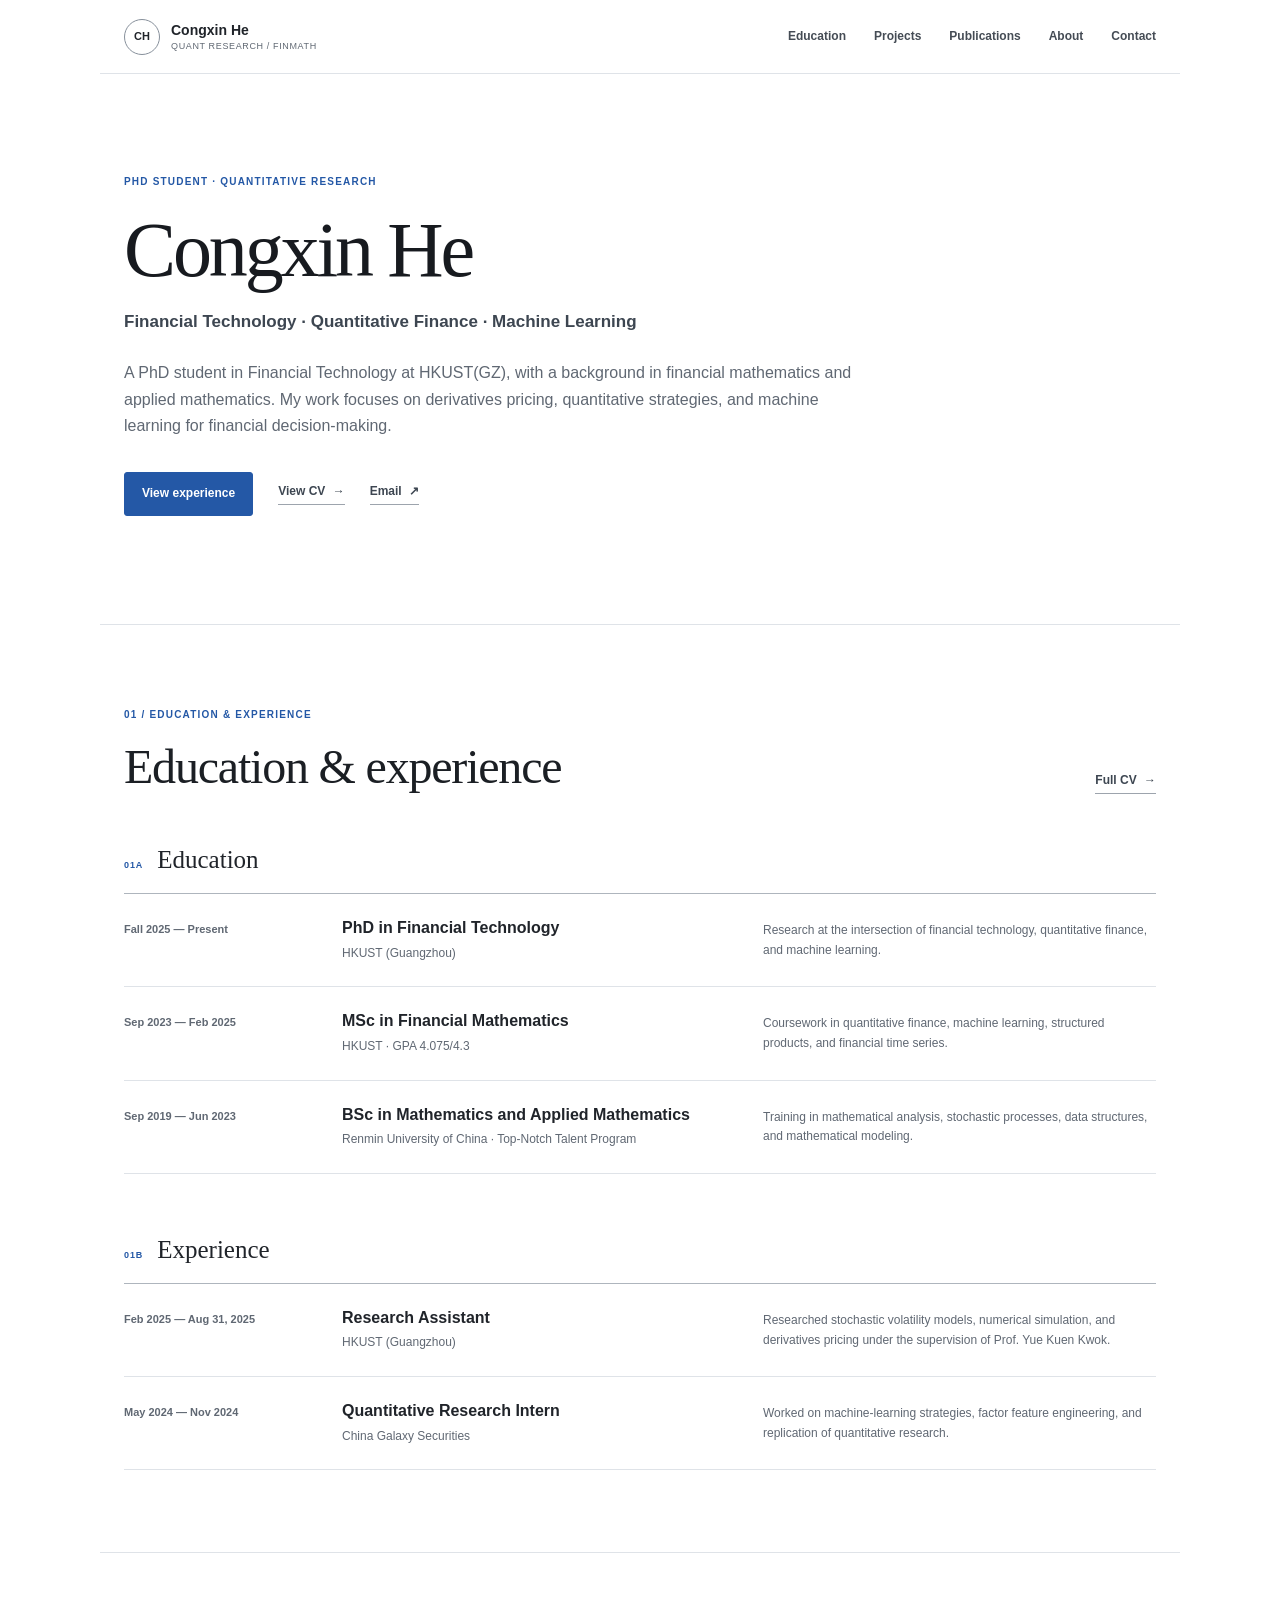
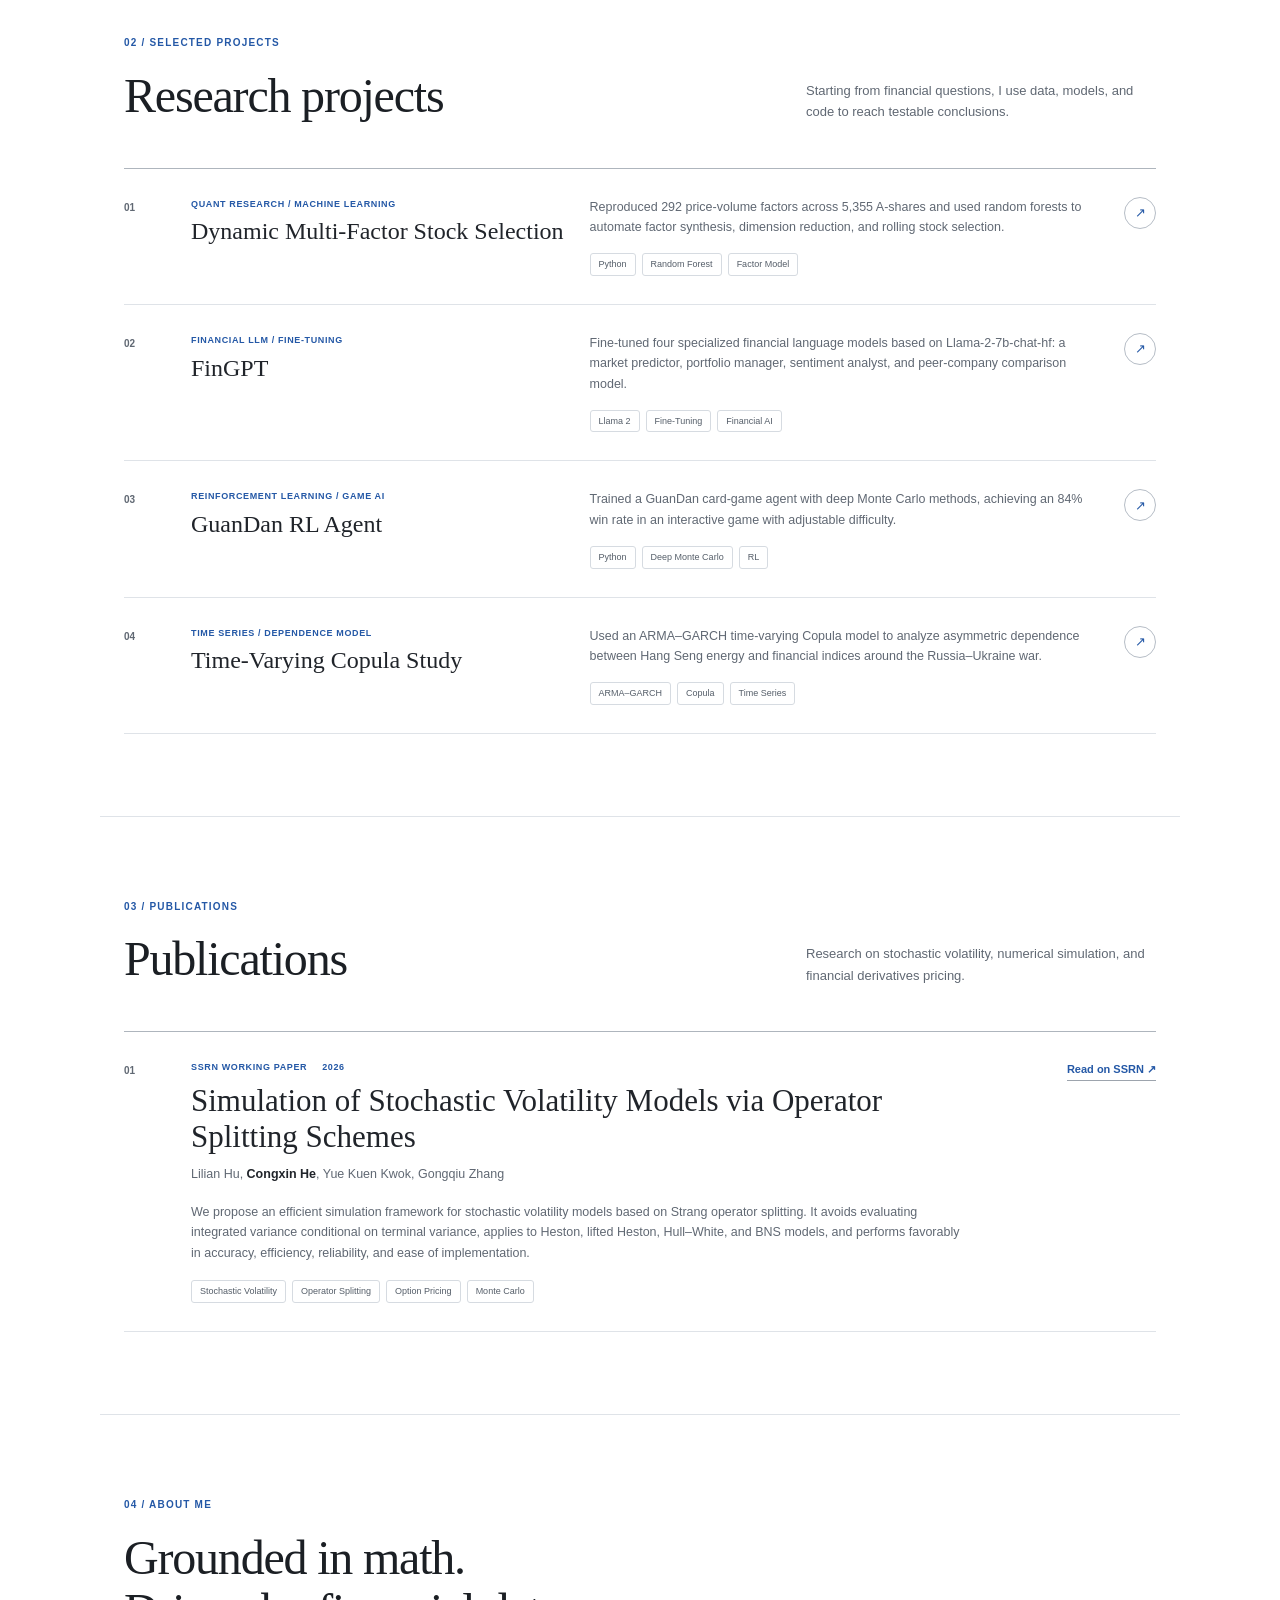
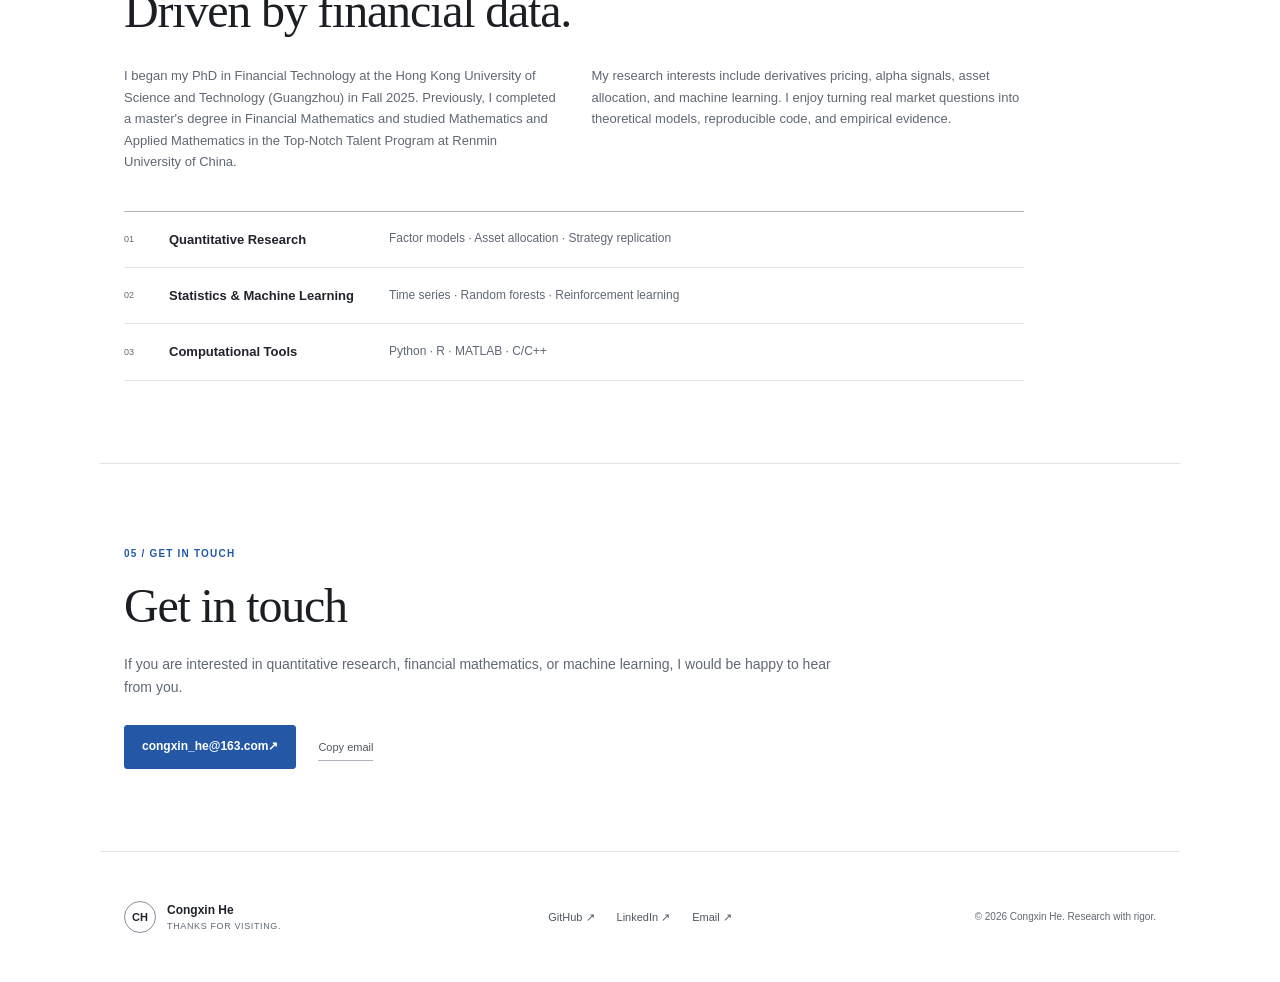
==== commit 0547abaf: "Simplify portfolio for professional job search" ====
--- a/index.html
+++ b/index.html
@@ -4,10 +4,10 @@
     <meta charset="UTF-8" />
     <meta name="viewport" content="width=device-width, initial-scale=1.0" />
     <meta name="description" content="Congxin He — PhD student in Financial Technology at HKUST(GZ), working on quantitative finance, stochastic volatility, and machine learning." />
-    <meta name="theme-color" content="#f3f0e8" />
+    <meta name="theme-color" content="#ffffff" />
     <title>Congxin He — Quantitative Researcher</title>
-    <link rel="stylesheet" href="styles.css?v=20260727-2" />
-    <script src="script.js?v=20260727-2" defer></script>
+    <link rel="stylesheet" href="styles.css?v=professional-1" />
+    <script src="script.js?v=professional-1" defer></script>
   </head>
   <body>
     <a class="skip-link" href="#main">Skip to main content</a>
@@ -27,10 +27,6 @@
       </nav>
 
       <div class="header-actions">
-        <button class="icon-button theme-toggle" type="button" aria-label="Toggle dark mode" title="Toggle theme">
-          <svg class="sun-icon" viewBox="0 0 24 24" aria-hidden="true"><circle cx="12" cy="12" r="4"/><path d="M12 2v2M12 20v2M4.93 4.93l1.42 1.42M17.66 17.66l1.41 1.41M2 12h2M20 12h2M4.93 19.07l1.42-1.42M17.66 6.34l1.41-1.41"/></svg>
-          <svg class="moon-icon" viewBox="0 0 24 24" aria-hidden="true"><path d="M21 12.8A9 9 0 1 1 11.2 3 7 7 0 0 0 21 12.8Z"/></svg>
-        </button>
         <button class="icon-button menu-toggle" type="button" aria-label="Open menu" aria-expanded="false">
           <span></span><span></span>
         </button>
@@ -50,36 +46,16 @@
     <main id="main">
       <section class="hero" id="top">
         <div class="hero-copy reveal">
-          <p class="eyebrow"><span class="status-dot"></span>PhD in Financial Technology · Quantitative Research</p>
-          <h1>Hi, I'm Congxin.<br />I use math to read<span class="scribble">markets</span>,<br />and code to test ideas.</h1>
+          <p class="eyebrow">PhD Student · Quantitative Research</p>
+          <h1>Congxin He</h1>
+          <p class="hero-role">Financial Technology · Quantitative Finance · Machine Learning</p>
           <p class="hero-intro">A PhD student in Financial Technology at HKUST(GZ), with a background in financial mathematics and applied mathematics. My work focuses on derivatives pricing, quantitative strategies, and machine learning for financial decision-making.</p>
           <div class="hero-actions">
-            <a class="button button-primary" href="#work">Explore my research <span>↘</span></a>
+            <a class="button button-primary" href="#experience">View experience</a>
             <a class="text-link" href="resume.html">View CV <span>→</span></a>
+            <a class="text-link" href="mailto:congxin_he@163.com">Email <span>↗</span></a>
           </div>
         </div>
-
-        <div class="hero-visual reveal" aria-label="Code and research illustration">
-          <div class="orbit orbit-one"></div>
-          <div class="orbit orbit-two"></div>
-          <div class="code-card">
-            <div class="code-card-top"><span></span><span></span><span></span><small>hello.js</small></div>
-            <pre><code><i>const</i> congxin = {
-  field: <b>'quant finance'</b>,
-  research: [
-    <b>'derivatives'</b>,
-    <b>'machine learning'</b>,
-    <b>'alpha signals'</b>
-  ],
-  shipping: <em>true</em>
-};</code></pre>
-            <div class="code-result"><span>✓</span> hypothesis → model → evidence</div>
-          </div>
-          <div class="floating-note note-one">data tells stories ✦</div>
-          <div class="floating-note note-two">models meet reality</div>
-          <svg class="hero-arrow" viewBox="0 0 130 100" aria-hidden="true"><path d="M5 10c36 3 76 12 91 43 8 16 0 29-22 24"/><path d="m77 65-8 13 16 3"/></svg>
-        </div>
-        <a class="scroll-cue" href="#work" aria-label="Scroll to research"><span>SCROLL TO EXPLORE</span><i>↓</i></a>
       </section>
 
       <section class="section experience-section" id="experience">
@@ -161,11 +137,6 @@
 
       <section class="section about-section" id="about">
         <div class="about-layout">
-          <div class="portrait-card reveal" aria-label="Portrait placeholder">
-            <div class="portrait-placeholder"><span>CH</span></div>
-            <p>PHD IN FINANCIAL TECHNOLOGY<br/>QUANTITATIVE RESEARCH</p>
-            <svg viewBox="0 0 120 80" aria-hidden="true"><path d="M5 70c28-6 50-23 57-46M54 33l9-12 6 15"/></svg>
-          </div>
           <div class="about-copy reveal">
             <p class="section-number">04 / ABOUT ME</p>
             <h2>Grounded in math.<br/>Driven by financial data.</h2>
@@ -183,10 +154,9 @@
       </section>
 
       <section class="contact-section" id="contact">
-        <div class="contact-sticker">LET'S MAKE<br/>SOMETHING<br/>GREAT ↗</div>
         <div class="contact-inner reveal">
           <p class="section-number">05 / GET IN TOUCH</p>
-          <h2>Research, collaboration,<br/><span>or opportunities.</span></h2>
+          <h2>Get in touch</h2>
           <p>If you are interested in quantitative research, financial mathematics, or machine learning, I would be happy to hear from you.</p>
           <div class="contact-actions">
             <a class="button button-light" href="mailto:congxin_he@163.com">congxin_he@163.com <span>↗</span></a>
--- a/styles.css
+++ b/styles.css
@@ -1,163 +1,240 @@
 :root {
-  --bg: #f3f0e8;
-  --surface: #e9e5da;
-  --ink: #151512;
-  --muted: #6e6a61;
-  --line: #c9c4b8;
-  --coral: #ff5a49;
-  --blue: #7ba7f7;
-  --yellow: #f6c34f;
-  --green: #94c77a;
-  --white: #fffdf7;
-  --max: 1240px;
-  --radius: 4px;
+  --bg: #ffffff;
+  --surface: #f7f8fa;
+  --ink: #20242a;
+  --muted: #606873;
+  --line: #dfe3e8;
+  --accent: #2458a6;
+  --max: 1080px;
 }
 
 * { box-sizing: border-box; }
 html { scroll-behavior: smooth; }
-body { margin: 0; background: var(--bg); color: var(--ink); font-family: Inter, "PingFang SC", "Microsoft YaHei", system-ui, sans-serif; line-height: 1.6; transition: background .3s, color .3s; }
+body {
+  margin: 0;
+  background: var(--bg);
+  color: var(--ink);
+  font-family: Inter, -apple-system, BlinkMacSystemFont, "Segoe UI", Arial, sans-serif;
+  font-size: 15px;
+  line-height: 1.65;
+  -webkit-font-smoothing: antialiased;
+}
 body.menu-open { overflow: hidden; }
 a { color: inherit; text-decoration: none; }
 button { font: inherit; color: inherit; }
-.skip-link { position: fixed; top: -100px; left: 1rem; z-index: 1000; background: var(--ink); color: var(--bg); padding: .7rem 1rem; }
+.skip-link { position: fixed; top: -100px; left: 1rem; z-index: 1000; padding: .65rem 1rem; background: var(--ink); color: white; }
 .skip-link:focus { top: 1rem; }
 
-.site-header { height: 92px; max-width: var(--max); margin: auto; padding: 0 28px; display: flex; align-items: center; justify-content: space-between; border-bottom: 1px solid var(--line); position: relative; z-index: 50; }
-.brand { display: flex; align-items: center; gap: 12px; }
-.brand-mark { width: 44px; height: 44px; display: grid; place-items: center; border: 2px solid var(--ink); border-radius: 50%; font-size: 13px; font-weight: 800; letter-spacing: -.03em; transform: rotate(-8deg); }
-.brand-text { font-weight: 800; font-size: 15px; line-height: 1.1; letter-spacing: -.02em; }
-.brand-text small { display: block; margin-top: 4px; color: var(--muted); font-size: 9px; font-weight: 600; letter-spacing: .12em; text-transform: uppercase; }
-.desktop-nav { display: flex; align-items: center; gap: 38px; font-size: 13px; font-weight: 700; }
-.desktop-nav a { position: relative; }
-.desktop-nav a::after { content: ""; position: absolute; height: 2px; left: 0; right: 100%; bottom: -7px; background: var(--coral); transition: right .25s; }
-.desktop-nav a:hover::after { right: 0; }
-.header-actions { display: flex; gap: 8px; }
+.site-header {
+  max-width: var(--max);
+  height: 74px;
+  margin: 0 auto;
+  padding: 0 24px;
+  display: flex;
+  align-items: center;
+  justify-content: space-between;
+  border-bottom: 1px solid var(--line);
+  position: relative;
+  z-index: 50;
+}
+.brand { display: flex; align-items: center; gap: 11px; }
+.brand-mark {
+  width: 36px;
+  height: 36px;
+  display: grid;
+  place-items: center;
+  border: 1px solid #87909b;
+  border-radius: 50%;
+  font-size: 11px;
+  font-weight: 700;
+}
+.brand-text { font-size: 14px; font-weight: 650; line-height: 1.15; }
+.brand-text small { display: block; margin-top: 3px; color: var(--muted); font-size: 9px; font-weight: 500; letter-spacing: .07em; text-transform: uppercase; }
+.desktop-nav { display: flex; align-items: center; gap: 28px; }
+.desktop-nav a { color: #454c55; font-size: 12px; font-weight: 550; }
+.desktop-nav a:hover { color: var(--accent); }
+.header-actions { display: none; }
 .mobile-menu { display: none; }
-.icon-button { width: 42px; height: 42px; border: 1px solid var(--line); border-radius: 50%; background: transparent; cursor: pointer; display: grid; place-items: center; }
-.icon-button svg { width: 18px; fill: none; stroke: currentColor; stroke-width: 1.8; stroke-linecap: round; }
-.moon-icon, .menu-toggle { display: none; }
-
-.hero { min-height: calc(100vh - 92px); max-width: var(--max); margin: auto; padding: 90px 28px 70px; display: grid; grid-template-columns: 1.1fr .9fr; align-items: center; position: relative; border-bottom: 1px solid var(--line); overflow: hidden; }
-.eyebrow, .section-number { margin: 0 0 25px; font-size: 11px; font-weight: 800; letter-spacing: .16em; text-transform: uppercase; }
-.status-dot { display: inline-block; width: 8px; height: 8px; background: var(--green); border-radius: 50%; margin-right: 9px; box-shadow: 0 0 0 4px color-mix(in srgb, var(--green) 25%, transparent); animation: pulse 2s infinite; }
-@keyframes pulse { 50% { box-shadow: 0 0 0 8px transparent; } }
-h1 { margin: 0; font-family: Georgia, "Noto Serif SC", serif; font-size: clamp(54px, 6.2vw, 94px); line-height: .99; letter-spacing: -.065em; font-weight: 500; }
-.scribble { position: relative; display: inline-block; font-style: italic; z-index: 0; }
-.scribble::after { content: ""; height: 19px; background: var(--yellow); position: absolute; left: -3px; right: -5px; bottom: 2px; z-index: -1; transform: rotate(-2deg); border-radius: 60% 35% 55% 30%; }
-.hero-intro { max-width: 535px; margin: 35px 0; color: var(--muted); font-size: 17px; }
-.hero-actions { display: flex; align-items: center; gap: 32px; }
-.button { min-height: 52px; padding: 0 22px; display: inline-flex; align-items: center; justify-content: center; gap: 30px; font-size: 13px; font-weight: 800; border: 1px solid var(--ink); transition: transform .2s, box-shadow .2s; }
-.button:hover { transform: translate(-3px, -3px); box-shadow: 5px 5px 0 var(--ink); }
-.button-primary { background: var(--ink); color: var(--bg); }
-.text-link { font-weight: 800; font-size: 13px; border-bottom: 1px solid var(--ink); padding-bottom: 4px; }
-.text-link span { margin-left: 7px; }
-.hero-visual { min-height: 530px; position: relative; display: grid; place-items: center; }
-.orbit { position: absolute; border: 1px solid var(--line); border-radius: 50%; }
-.orbit-one { width: 480px; height: 480px; }
-.orbit-two { width: 360px; height: 560px; transform: rotate(51deg); }
-.code-card { width: min(410px, 88%); background: #20201d; color: #e9e7df; box-shadow: 22px 25px 0 color-mix(in srgb, var(--coral) 80%, transparent); transform: rotate(-2.5deg); z-index: 2; }
-.code-card-top { height: 43px; border-bottom: 1px solid #3c3c38; display: flex; align-items: center; gap: 7px; padding: 0 16px; }
-.code-card-top span { width: 8px; height: 8px; border-radius: 50%; background: #666; }
-.code-card-top span:first-child { background: var(--coral); }.code-card-top span:nth-child(2) { background: var(--yellow); }.code-card-top span:nth-child(3) { background: var(--green); }
-.code-card-top small { margin-left: auto; font-family: monospace; color: #97958f; }
-.code-card pre { margin: 0; padding: 38px 35px 28px; font-size: clamp(13px, 1.2vw, 16px); line-height: 1.8; }
-.code-card i { color: #c9a7fa; font-style: normal; }.code-card b { color: #a5d982; font-weight: 400; }.code-card em { color: #f2bf61; font-style: normal; }
-.code-result { border-top: 1px solid #3c3c38; padding: 12px 18px; font: 12px monospace; color: #aaa8a1; }.code-result span { color: var(--green); margin-right: 7px; }
-.floating-note { position: absolute; z-index: 3; background: var(--white); color: #151512; padding: 11px 15px; font: 700 12px/1.2 monospace; box-shadow: 4px 4px 0 var(--ink); }
-.note-one { top: 65px; right: 3px; transform: rotate(5deg); }.note-two { bottom: 58px; left: 5px; background: var(--yellow); transform: rotate(-5deg); }
-.hero-arrow { width: 110px; position: absolute; top: 25px; left: 15px; fill: none; stroke: var(--ink); stroke-width: 2; stroke-linecap: round; }
-.scroll-cue { position: absolute; bottom: 25px; left: 28px; font: 700 9px monospace; letter-spacing: .14em; writing-mode: vertical-rl; display: flex; align-items: center; gap: 12px; }
-
-.section { max-width: var(--max); margin: auto; padding: 120px 28px; border-bottom: 1px solid var(--line); }
-.section-heading { display: flex; justify-content: space-between; align-items: flex-end; margin-bottom: 60px; }
-.section-heading h2, .about-copy h2 { margin: 0; font: 500 clamp(46px, 5.2vw, 72px)/1.03 Georgia, "Noto Serif SC", serif; letter-spacing: -.055em; }
-.section-heading > p { color: var(--muted); max-width: 310px; margin: 0 0 6px; font-size: 14px; }
-.filter-row { display: flex; gap: 8px; flex-wrap: wrap; margin-bottom: 28px; }
-.filter { background: transparent; border: 1px solid var(--line); border-radius: 100px; padding: 8px 14px; font-size: 12px; font-weight: 700; cursor: pointer; }
-.filter span { opacity: .5; margin-left: 5px; }
-.filter.active { background: var(--ink); color: var(--bg); border-color: var(--ink); }
-.projects-grid { display: grid; grid-template-columns: 1fr 1fr; gap: 70px 24px; }
-.project-card.hidden { display: none; }
-.project-art { aspect-ratio: 1.25; position: relative; display: grid; place-items: center; overflow: hidden; transition: transform .3s; }
-.project-card:hover .project-art { transform: translateY(-5px); }
-.art-coral { background: var(--coral); }.art-blue { background: var(--blue); }.art-yellow { background: var(--yellow); }.art-green { background: var(--green); }
-.dashboard-mock { width: 78%; height: 70%; background: #f7f4eb; border: 2px solid var(--ink); display: flex; box-shadow: 9px 10px 0 rgba(21,21,18,.8); transform: rotate(-1deg); }
-.mock-sidebar { width: 20%; background: #242420; padding: 20px 14px; display: flex; flex-direction: column; gap: 16px; }.mock-sidebar i { height: 4px; background: #777; border-radius: 2px; }.mock-sidebar i:first-child { background: var(--coral); width: 55%; margin-bottom: 18px; }
-.mock-main { flex: 1; padding: 25px; }.mock-title { width: 42%; height: 8px; background: #b6b2a8; }.mock-stat { margin: 20px 0 10px; display: flex; align-items: center; gap: 12px; }.mock-stat b { font: 700 32px Georgia; }.mock-stat span { background: #d9ead1; font-size: 8px; padding: 3px 5px; }
-.mock-chart { height: 35%; display: flex; gap: 7px; align-items: end; border-bottom: 1px solid #aaa; }.mock-chart i { flex: 1; background: var(--coral); }.mock-chart i:nth-child(1) { height: 30%; }.mock-chart i:nth-child(2) { height: 45%; }.mock-chart i:nth-child(3) { height: 38%; }.mock-chart i:nth-child(4) { height: 70%; }.mock-chart i:nth-child(5) { height: 55%; }.mock-chart i:nth-child(6) { height: 88%; }.mock-chart i:nth-child(7) { height: 75%; }
-.mock-lines { display: flex; gap: 7px; margin-top: 22px; }.mock-lines i { flex: 1; height: 6px; background: #ccc8bd; }
-.art-label { position: absolute; top: 20px; left: 22px; font: 800 9px monospace; letter-spacing: .1em; }
-.phone-mock { width: 44%; height: 78%; background: #eff6f9; border: 2px solid var(--ink); border-radius: 27px; padding: 25px; color: #20272a; text-align: center; box-shadow: 8px 9px 0 rgba(21,21,18,.75); transform: rotate(3deg); }.phone-head { width: 30%; height: 4px; margin: -12px auto 20px; background: #222; border-radius: 5px; }.phone-sun { font-size: 46px; color: #ea9b2d; }.phone-mock b { font: 500 45px Georgia; }.phone-mock p { margin: 0; font-size: 9px; }.weather-bars { display: flex; gap: 5px; align-items: end; height: 45px; margin-top: 15px; }.weather-bars i { flex: 1; border-radius: 4px; background: var(--blue); height: 60%; }.weather-bars i:nth-child(2) { height: 90%; }.weather-bars i:nth-child(3) { height: 40%; }.weather-bars i:nth-child(4) { height: 72%; }
-.weather-chip { position: absolute; right: 9%; top: 25%; padding: 10px; background: var(--yellow); border: 1px solid var(--ink); font: 800 10px monospace; transform: rotate(-4deg); }
-.terminal-mock { width: 70%; height: 58%; background: #20201d; color: #eee; border: 2px solid var(--ink); box-shadow: 8px 9px 0 rgba(21,21,18,.75); transform: rotate(-2deg); }.terminal-mock > div { height: 30px; border-bottom: 1px solid #444; padding: 10px; }.terminal-mock span { display: inline-block; width: 6px; height: 6px; background: #888; border-radius: 50%; margin-right: 4px; }.terminal-mock code { display: block; padding: 24px; font-size: 12px; line-height: 1.7; }.terminal-mock i { color: var(--green); font-style: normal; }
-.timer-ring { position: absolute; right: 7%; bottom: 9%; width: 85px; height: 85px; border: 8px solid var(--coral); background: var(--white); border-radius: 50%; display: grid; place-content: center; text-align: center; transform: rotate(5deg); }.timer-ring b { font: 700 24px Georgia; line-height: 1; }.timer-ring small { font: 700 8px monospace; }
-.notes-mock { width: 78%; height: 68%; display: flex; background: #f6f2e8; border: 2px solid var(--ink); box-shadow: 9px 10px 0 rgba(21,21,18,.75); transform: rotate(1.5deg); }.notes-mock aside { width: 27%; background: #242420; color: white; padding: 20px 15px; }.notes-mock aside b { font: 700 15px Georgia; }.notes-mock aside i { display: block; height: 4px; width: 75%; background: #777; margin-top: 20px; }.notes-mock main { padding: 28px; }.notes-mock small { font: 700 8px monospace; color: #777; }.notes-mock h4 { font: 500 25px/1.05 Georgia; margin: 18px 0; }.notes-mock p { font: 9px/1.6 monospace; color: #777; }
-.project-info { position: relative; display: grid; grid-template-columns: 1fr 1fr; gap: 20px; padding-top: 22px; padding-right: 65px; }
-.project-info p { margin: 0; color: var(--muted); font-size: 13px; }.project-info > div:first-child > p { font: 700 9px monospace; letter-spacing: .09em; margin-bottom: 6px; }.project-info h3 { margin: 0; font: 500 29px Georgia, serif; letter-spacing: -.03em; }
-.tags { grid-column: 1 / -1; display: flex; gap: 6px; flex-wrap: wrap; }.tags span { border: 1px solid var(--line); border-radius: 30px; padding: 4px 9px; font: 700 9px monospace; }
-.circle-link { position: absolute; top: 22px; right: 0; width: 44px; height: 44px; display: grid; place-items: center; border: 1px solid var(--ink); border-radius: 50%; transition: background .2s, color .2s, transform .2s; }.circle-link:hover { background: var(--ink); color: var(--bg); transform: rotate(45deg); }
-
-.project-list { border-top: 2px solid var(--ink); }
-.project-row { min-height: 190px; display: grid; grid-template-columns: 62px minmax(250px, .9fr) minmax(320px, 1.1fr) 52px; gap: 30px; align-items: center; position: relative; padding: 34px 0; border-bottom: 1px solid var(--line); transition: padding .25s, background .25s; }
-.project-row:hover { padding-left: 12px; padding-right: 12px; background: color-mix(in srgb, var(--surface) 70%, transparent); }
-.project-number { align-self: start; padding-top: 5px; color: var(--coral); font: 800 10px monospace; letter-spacing: .12em; }
-.project-title > p { margin: 0 0 9px; color: var(--muted); font: 700 9px monospace; letter-spacing: .09em; }
-.project-title h3 { margin: 0; font: 500 clamp(25px, 2.5vw, 36px)/1.08 Georgia, serif; letter-spacing: -.035em; }
-.project-summary > p { max-width: 570px; margin: 0 0 18px; color: var(--muted); font-size: 13px; }
-.project-summary .tags { display: flex; }
-.project-row .circle-link { position: static; justify-self: end; }
-
-.publication-section { background: var(--surface); max-width: none; padding-left: max(28px, calc((100vw - var(--max)) / 2 + 28px)); padding-right: max(28px, calc((100vw - var(--max)) / 2 + 28px)); }
-.publication-section .section-heading { max-width: calc(var(--max) - 56px); width: 100%; margin-left: auto; margin-right: auto; }
-.paper-card { max-width: calc(var(--max) - 56px); margin: auto; display: grid; grid-template-columns: 80px 1fr auto; gap: 38px; padding: 42px 0; border-top: 2px solid var(--ink); border-bottom: 1px solid var(--line); align-items: start; }
-.paper-index { width: 50px; height: 50px; display: grid; place-items: center; border: 1px solid var(--ink); border-radius: 50%; font: 700 11px monospace; }
-.paper-meta { display: flex; gap: 20px; color: var(--coral); font: 800 9px monospace; letter-spacing: .1em; }
-.paper-main h3 { max-width: 760px; margin: 14px 0 10px; font: 500 clamp(28px, 3vw, 43px)/1.08 Georgia, serif; letter-spacing: -.035em; }
-.paper-authors { margin: 0 0 24px; color: var(--muted); font-size: 13px; }.paper-authors strong { color: var(--ink); }
-.paper-abstract { max-width: 780px; color: var(--muted); font-size: 13px; margin: 0 0 24px; }
-.paper-main .tags { display: flex; }
-.paper-link { white-space: nowrap; align-self: center; border-bottom: 1px solid var(--ink); padding: 7px 0; font-size: 12px; font-weight: 800; }.paper-link span { margin-left: 8px; }
-
-.about-section { padding-top: 150px; padding-bottom: 150px; }
-.about-layout { display: grid; grid-template-columns: .75fr 1.25fr; gap: 10%; align-items: center; }
-.portrait-card { position: relative; }.portrait-placeholder { aspect-ratio: .82; background: #22221f; overflow: hidden; display: grid; place-items: center; position: relative; }.portrait-placeholder::before { content: ""; width: 80%; aspect-ratio: 1; background: var(--coral); border-radius: 50%; position: absolute; filter: blur(2px); }.portrait-placeholder::after { content: ""; position: absolute; width: 42%; height: 54%; bottom: -5%; background: var(--yellow); border-radius: 50% 50% 10% 10%; box-shadow: 0 -110px 0 -25px var(--yellow); }.portrait-placeholder span { position: relative; z-index: 2; color: var(--ink); font: 700 38px Georgia; margin-top: -8%; }.portrait-card > p { margin: 13px 0 0; font: 700 9px/1.5 monospace; letter-spacing: .1em; }.portrait-card svg { position: absolute; width: 110px; right: -65px; bottom: 5px; fill: none; stroke: var(--ink); stroke-width: 2; }
-.about-copy h2 { margin-bottom: 40px; }.about-columns { display: grid; grid-template-columns: 1fr 1fr; gap: 32px; color: var(--muted); font-size: 14px; }.about-columns p { margin: 0; }.skills { margin-top: 55px; border-top: 1px solid var(--line); }.skills > div { padding: 20px 0; border-bottom: 1px solid var(--line); display: grid; grid-template-columns: 50px 1fr 1fr; align-items: center; }.skills span { font: 700 10px monospace; color: var(--coral); }.skills b { font: 500 18px Georgia; }.skills p { color: var(--muted); font-size: 12px; margin: 0; }
-.timeline-block + .timeline-block { margin-top: 72px; }
-.timeline-block-heading { display: flex; align-items: baseline; gap: 18px; margin-bottom: 17px; }.timeline-block-heading span { color: var(--coral); font: 800 9px monospace; letter-spacing: .12em; }.timeline-block-heading h3 { margin: 0; font: 500 31px Georgia, serif; letter-spacing: -.03em; }
-.timeline { border-top: 1px solid var(--line); }.timeline article { display: grid; grid-template-columns: .75fr 1.3fr 1fr; gap: 30px; padding: 29px 0; border-bottom: 1px solid var(--line); align-items: center; transition: padding .2s; }.timeline article:hover { padding-left: 12px; }.timeline time { font: 700 10px monospace; letter-spacing: .08em; }.timeline h3 { margin: 0; font: 500 22px Georgia; }.timeline p, .timeline span { color: var(--muted); margin: 3px 0 0; font-size: 12px; }
-
-.contact-section { background: var(--ink); color: var(--bg); min-height: 570px; display: grid; place-items: center; padding: 100px 28px; position: relative; overflow: hidden; }.contact-inner { width: min(1184px, 100%); }.contact-inner h2 { margin: 0; font: 500 clamp(60px, 8vw, 112px)/.9 Georgia, "Noto Serif SC", serif; letter-spacing: -.065em; }.contact-inner h2 span { color: var(--coral); font-style: italic; }.contact-inner > p:not(.section-number) { color: #aaa79f; max-width: 430px; margin: 32px 0; }.contact-actions { display: flex; align-items: center; gap: 24px; }.button-light { background: var(--bg); color: var(--ink); border-color: var(--bg); }.button-light:hover { box-shadow: 5px 5px 0 var(--coral); }.copy-email { color: var(--bg); background: transparent; border: 0; border-bottom: 1px solid #777; padding: 7px 0; cursor: pointer; font-size: 12px; }.contact-sticker { position: absolute; right: 5%; top: 16%; width: 145px; height: 145px; background: var(--yellow); color: var(--ink); border-radius: 50%; display: grid; place-content: center; text-align: center; font: 900 13px/1.4 monospace; transform: rotate(10deg); }
-footer { max-width: var(--max); margin: auto; min-height: 170px; padding: 40px 28px; display: grid; grid-template-columns: 1fr auto 1fr; align-items: center; gap: 30px; }.footer-links { display: flex; gap: 25px; font: 700 11px monospace; }.footer-links a:hover { color: var(--coral); }.footer-brand .brand-mark { width: 38px; height: 38px; }.footer-brand .brand-text { font-size: 13px; }footer > p { text-align: right; color: var(--muted); font: 10px monospace; }
-
-.reveal { opacity: 0; transform: translateY(24px); transition: opacity .7s ease, transform .7s ease; }.reveal.visible { opacity: 1; transform: translateY(0); }
-
-body.dark { --bg: #1c1c19; --surface: #262622; --ink: #f0ede5; --muted: #aaa69d; --line: #3d3c37; --white: #f4f0e7; }
-body.dark .sun-icon { display: none; } body.dark .moon-icon { display: block; }
-body.dark .button-primary { color: #1c1c19; background: #f0ede5; }.dark .portrait-placeholder, .dark .contact-section { background: #10100f; }.dark .contact-section { color: #f0ede5; }.dark .button-light { background: #f0ede5; color: #151512; }
+
+.hero {
+  max-width: var(--max);
+  margin: 0 auto;
+  padding: 100px 24px 108px;
+  border-bottom: 1px solid var(--line);
+}
+.hero-copy { max-width: 820px; }
+.eyebrow, .section-number {
+  margin: 0 0 18px;
+  color: var(--accent);
+  font-size: 10px;
+  font-weight: 700;
+  letter-spacing: .12em;
+  text-transform: uppercase;
+}
+h1 {
+  margin: 0;
+  color: #171a1f;
+  font-family: Georgia, "Times New Roman", serif;
+  font-size: clamp(54px, 7vw, 78px);
+  font-weight: 500;
+  line-height: 1.05;
+  letter-spacing: -.04em;
+}
+.hero-role { margin: 18px 0 0; color: #3d4651; font-size: 17px; font-weight: 550; }
+.hero-intro { max-width: 740px; margin: 24px 0 32px; color: var(--muted); font-size: 16px; }
+.hero-actions { display: flex; align-items: center; gap: 25px; flex-wrap: wrap; }
+.button { min-height: 44px; padding: 0 17px; display: inline-flex; align-items: center; justify-content: center; border: 1px solid var(--ink); border-radius: 3px; font-size: 12px; font-weight: 650; }
+.button-primary { border-color: var(--accent); background: var(--accent); color: white; }
+.button:hover { opacity: .88; }
+.text-link { padding-bottom: 2px; border-bottom: 1px solid #9da4ad; color: #3d4651; font-size: 12px; font-weight: 600; }
+.text-link span { margin-left: 4px; }
+
+.section {
+  max-width: var(--max);
+  margin: 0 auto;
+  padding: 82px 24px;
+  border-bottom: 1px solid var(--line);
+}
+.section-heading { margin-bottom: 45px; display: flex; align-items: flex-end; justify-content: space-between; gap: 40px; }
+.section-heading h2, .about-copy h2, .contact-inner h2 {
+  margin: 0;
+  color: #1b1f24;
+  font-family: Georgia, "Times New Roman", serif;
+  font-size: clamp(34px, 4.5vw, 48px);
+  font-weight: 500;
+  line-height: 1.1;
+  letter-spacing: -.025em;
+}
+.section-heading > p { max-width: 350px; margin: 0; color: var(--muted); font-size: 13px; }
+
+.timeline-block + .timeline-block { margin-top: 55px; }
+.timeline-block-heading { display: flex; align-items: baseline; gap: 14px; margin-bottom: 13px; }
+.timeline-block-heading span { color: var(--accent); font-size: 9px; font-weight: 700; letter-spacing: .1em; }
+.timeline-block-heading h3 { margin: 0; font-family: Georgia, "Times New Roman", serif; font-size: 25px; font-weight: 500; }
+.timeline { border-top: 1px solid #aeb5bd; }
+.timeline article {
+  display: grid;
+  grid-template-columns: 190px minmax(260px, 1fr) 1fr;
+  gap: 28px;
+  align-items: start;
+  padding: 23px 0;
+  border-bottom: 1px solid var(--line);
+}
+.timeline time { padding-top: 3px; color: var(--muted); font-size: 11px; font-weight: 550; }
+.timeline h3 { margin: 0; font-size: 16px; font-weight: 650; line-height: 1.4; }
+.timeline p, .timeline article > span { margin: 4px 0 0; color: var(--muted); font-size: 12px; }
+
+.project-list { border-top: 1px solid #aeb5bd; }
+.project-row {
+  display: grid;
+  grid-template-columns: 42px minmax(250px, .85fr) minmax(320px, 1.15fr) 36px;
+  gap: 25px;
+  align-items: start;
+  padding: 28px 0;
+  border-bottom: 1px solid var(--line);
+  position: relative;
+}
+.project-number { padding-top: 3px; color: var(--muted); font-size: 10px; font-weight: 650; }
+.project-title > p { margin: 0 0 6px; color: var(--accent); font-size: 9px; font-weight: 700; letter-spacing: .07em; }
+.project-title h3 { margin: 0; font-family: Georgia, "Times New Roman", serif; font-size: 24px; font-weight: 500; line-height: 1.2; }
+.project-summary > p { margin: 0 0 15px; color: var(--muted); font-size: 12.5px; }
+.tags { display: flex; gap: 6px; flex-wrap: wrap; }
+.tags span { padding: 3px 8px; border: 1px solid #d6dbe1; border-radius: 3px; color: #555e69; font-size: 9px; }
+.circle-link { width: 32px; height: 32px; display: grid; place-items: center; justify-self: end; border: 1px solid #b6bdc6; border-radius: 50%; color: var(--accent); font-size: 13px; }
+.circle-link:hover { border-color: var(--accent); background: var(--accent); color: white; }
+
+.publication-section { background: var(--bg); }
+.paper-card { display: grid; grid-template-columns: 42px 1fr 115px; gap: 25px; align-items: start; padding: 28px 0; border-top: 1px solid #aeb5bd; border-bottom: 1px solid var(--line); }
+.paper-index { padding-top: 3px; color: var(--muted); font-size: 10px; font-weight: 650; }
+.paper-meta { display: flex; gap: 15px; color: var(--accent); font-size: 9px; font-weight: 700; letter-spacing: .07em; }
+.paper-main h3 { max-width: 760px; margin: 8px 0 8px; font-family: Georgia, "Times New Roman", serif; font-size: clamp(23px, 3vw, 31px); font-weight: 500; line-height: 1.18; }
+.paper-authors { margin: 0 0 17px; color: var(--muted); font-size: 12.5px; }
+.paper-authors strong { color: var(--ink); }
+.paper-abstract { max-width: 780px; margin: 0 0 17px; color: var(--muted); font-size: 12.5px; }
+.paper-link { justify-self: end; padding-bottom: 2px; border-bottom: 1px solid #9da4ad; color: var(--accent); font-size: 11px; font-weight: 650; white-space: nowrap; }
+
+.about-section { padding-top: 82px; padding-bottom: 82px; }
+.about-layout { max-width: 900px; }
+.about-copy h2 { margin-bottom: 28px; }
+.about-columns { display: grid; grid-template-columns: 1fr 1fr; gap: 35px; }
+.about-columns p { margin: 0; color: var(--muted); font-size: 13px; }
+.skills { margin-top: 38px; border-top: 1px solid #aeb5bd; }
+.skills > div { display: grid; grid-template-columns: 45px 220px 1fr; align-items: center; padding: 17px 0; border-bottom: 1px solid var(--line); }
+.skills span { color: var(--muted); font-size: 9px; }
+.skills b { font-size: 13px; font-weight: 650; }
+.skills p { margin: 0; color: var(--muted); font-size: 12px; }
+
+.contact-section { max-width: var(--max); margin: 0 auto; padding: 82px 24px; border-bottom: 1px solid var(--line); }
+.contact-inner { max-width: 720px; }
+.contact-inner > p:not(.section-number) { margin: 20px 0 26px; color: var(--muted); font-size: 14px; }
+.contact-actions { display: flex; align-items: center; gap: 22px; }
+.button-light { border-color: var(--accent); background: var(--accent); color: white; }
+.copy-email { padding: 4px 0; border: 0; border-bottom: 1px solid #aeb5bd; background: transparent; color: #4e5660; font-size: 11px; cursor: pointer; }
+
+footer { max-width: var(--max); min-height: 130px; margin: 0 auto; padding: 34px 24px; display: grid; grid-template-columns: 1fr auto 1fr; align-items: center; gap: 30px; }
+.footer-links { display: flex; gap: 22px; color: #4e5660; font-size: 11px; }
+.footer-links a:hover { color: var(--accent); }
+footer > p { margin: 0; color: var(--muted); font-size: 10px; text-align: right; }
+.footer-brand .brand-mark { width: 32px; height: 32px; }
+.footer-brand .brand-text { font-size: 12px; }
+
+.reveal { opacity: 1; transform: none; }
 
 @media (max-width: 900px) {
-  .desktop-nav { display: none; }.menu-toggle { display: grid; align-content: center; gap: 6px; }.menu-toggle span { width: 18px; height: 1px; background: currentColor; transition: transform .25s; }.menu-open .menu-toggle span:first-child { transform: translateY(3.5px) rotate(45deg); }.menu-open .menu-toggle span:last-child { transform: translateY(-3.5px) rotate(-45deg); }
-  .mobile-menu { display: block; position: fixed; inset: 0; padding: 120px 28px 50px; background: var(--bg); z-index: 40; transform: translateY(-100%); transition: transform .35s ease; }.menu-open .mobile-menu { transform: translateY(0); }.mobile-menu nav { display: grid; }.mobile-menu a { padding: 20px 0; border-bottom: 1px solid var(--line); font: 500 40px Georgia; }.mobile-menu a span { font: 700 10px monospace; color: var(--coral); margin-right: 18px; }
-  .hero { min-height: auto; grid-template-columns: 1fr; padding-top: 70px; }.hero-visual { min-height: 510px; }.hero-copy { position: relative; z-index: 3; }.scroll-cue { display: none; }
-  .projects-grid { gap: 55px 18px; }.project-info { grid-template-columns: 1fr; }.project-info > p { display: none; }.project-info .tags { grid-column: auto; }
-  .project-row { grid-template-columns: 42px 1fr 44px; gap: 20px; }.project-summary { grid-column: 2 / 4; }.project-row .circle-link { grid-column: 3; grid-row: 1; }
-  .about-layout { grid-template-columns: .65fr 1.35fr; gap: 7%; }.portrait-card svg { display: none; }
-  .paper-card { grid-template-columns: 60px 1fr; }.paper-link { grid-column: 2; justify-self: start; }
-  .contact-sticker { width: 110px; height: 110px; font-size: 10px; top: 10%; }
-  footer { grid-template-columns: 1fr 1fr; }.footer-links { justify-content: flex-end; } footer > p { grid-column: 1 / -1; text-align: left; }
+  .desktop-nav { display: none; }
+  .header-actions { display: flex; }
+  .icon-button { width: 38px; height: 38px; display: grid; place-items: center; border: 1px solid var(--line); border-radius: 3px; background: white; cursor: pointer; }
+  .menu-toggle { align-content: center; gap: 6px; }
+  .menu-toggle span { width: 18px; height: 1px; background: var(--ink); transition: transform .2s; }
+  .menu-open .menu-toggle span:first-child { transform: translateY(3.5px) rotate(45deg); }
+  .menu-open .menu-toggle span:last-child { transform: translateY(-3.5px) rotate(-45deg); }
+  .mobile-menu { display: block; position: fixed; inset: 0; padding: 95px 24px 40px; background: white; z-index: 40; transform: translateY(-100%); transition: transform .25s ease; }
+  .menu-open .mobile-menu { transform: translateY(0); }
+  .mobile-menu nav { display: grid; }
+  .mobile-menu a { padding: 15px 0; border-bottom: 1px solid var(--line); font-family: Georgia, "Times New Roman", serif; font-size: 27px; }
+  .mobile-menu a span { margin-right: 12px; color: var(--muted); font-family: Arial, sans-serif; font-size: 9px; }
+  .timeline article { grid-template-columns: 150px 1fr; gap: 18px; }
+  .timeline article > span { grid-column: 2; }
+  .project-row { grid-template-columns: 34px 1fr 32px; gap: 17px; }
+  .project-summary { grid-column: 2 / 4; }
+  .circle-link { grid-column: 3; grid-row: 1; }
+  .paper-card { grid-template-columns: 34px 1fr; gap: 17px; }
+  .paper-link { grid-column: 2; justify-self: start; }
+  footer { grid-template-columns: 1fr 1fr; }
+  .footer-links { justify-content: flex-end; }
+  footer > p { grid-column: 1 / -1; text-align: left; }
 }
 
 @media (max-width: 620px) {
-  .site-header { height: 76px; padding: 0 18px; }.brand-mark { width: 38px; height: 38px; }.theme-toggle { display: none; }
-  .hero { padding: 62px 18px 40px; }.hero-intro { font-size: 15px; }.hero-actions { gap: 20px; }.button { padding: 0 17px; gap: 18px; }.hero-visual { min-height: 415px; }.orbit-one { width: 340px; height: 340px; }.orbit-two { width: 250px; height: 390px; }.code-card { width: 88%; }.code-card pre { padding: 28px 25px 18px; }.note-one { top: 42px; }.note-two { bottom: 35px; }
-  .section { padding: 85px 18px; }.section-heading { display: block; margin-bottom: 38px; }.section-heading > p { margin-top: 20px; }.section-heading > .text-link { display: inline-block; margin-top: 24px; }
-  .projects-grid { grid-template-columns: 1fr; gap: 62px; }.project-art { aspect-ratio: 1.15; }.project-info > p { display: block; }.project-info { grid-template-columns: 1fr; }
-  .project-row { grid-template-columns: 30px 1fr 42px; min-height: 0; gap: 14px; padding: 28px 0; }.project-title h3 { font-size: 26px; }.project-summary { grid-column: 2 / 4; }.project-summary > p { font-size: 12px; }
-  .publication-section { padding-left: 18px; padding-right: 18px; }.paper-card { grid-template-columns: 1fr; gap: 22px; }.paper-link { grid-column: 1; }.paper-main h3 { font-size: 30px; }
-  .about-layout { grid-template-columns: 1fr; gap: 70px; }.portrait-card { width: 75%; }.about-columns { grid-template-columns: 1fr; gap: 10px; }.skills > div { grid-template-columns: 36px 1fr; }.skills p { grid-column: 2; margin-top: 4px; }
-  .timeline article { grid-template-columns: 1fr; gap: 8px; }.timeline article > span { margin-top: 5px; }
-  .contact-section { min-height: 600px; padding: 90px 18px; align-items: end; }.contact-sticker { right: 6%; top: 8%; }.contact-inner h2 { font-size: 62px; }.contact-actions { align-items: flex-start; flex-direction: column; }
-  footer { grid-template-columns: 1fr; padding: 40px 18px; }.footer-links { justify-content: flex-start; flex-wrap: wrap; } footer > p { grid-column: auto; }
-}
-
-@media (prefers-reduced-motion: reduce) { html { scroll-behavior: auto; } *, *::before, *::after { animation-duration: .01ms !important; transition-duration: .01ms !important; } .reveal { opacity: 1; transform: none; } }
+  .site-header { height: 66px; padding: 0 18px; }
+  .brand-mark { width: 32px; height: 32px; }
+  .brand-text small { display: none; }
+  .hero { padding: 72px 18px 76px; }
+  h1 { font-size: 51px; }
+  .hero-role { font-size: 14px; }
+  .hero-intro { font-size: 14px; }
+  .hero-actions { gap: 18px; }
+  .section, .contact-section { padding: 65px 18px; }
+  .section-heading { display: block; margin-bottom: 35px; }
+  .section-heading > p, .section-heading > .text-link { display: inline-block; margin-top: 16px; }
+  .timeline-block + .timeline-block { margin-top: 45px; }
+  .timeline article { grid-template-columns: 1fr; gap: 5px; padding: 19px 0; }
+  .timeline article > span { grid-column: 1; }
+  .project-row { grid-template-columns: 28px 1fr 30px; gap: 12px; padding: 23px 0; }
+  .project-title h3 { font-size: 22px; }
+  .project-summary { grid-column: 2 / 4; }
+  .paper-card { grid-template-columns: 1fr; }
+  .paper-index, .paper-link { grid-column: 1; }
+  .about-columns { grid-template-columns: 1fr; gap: 16px; }
+  .skills > div { grid-template-columns: 32px 1fr; gap: 4px; }
+  .skills p { grid-column: 2; }
+  .contact-actions { align-items: flex-start; flex-direction: column; }
+  footer { grid-template-columns: 1fr; padding: 32px 18px; }
+  .footer-links { justify-content: flex-start; flex-wrap: wrap; }
+  footer > p { grid-column: 1; }
+}
+
+@media print {
+  .site-header, .mobile-menu, footer { display: none; }
+  .hero, .section, .contact-section { padding: 35px 0; }
+}
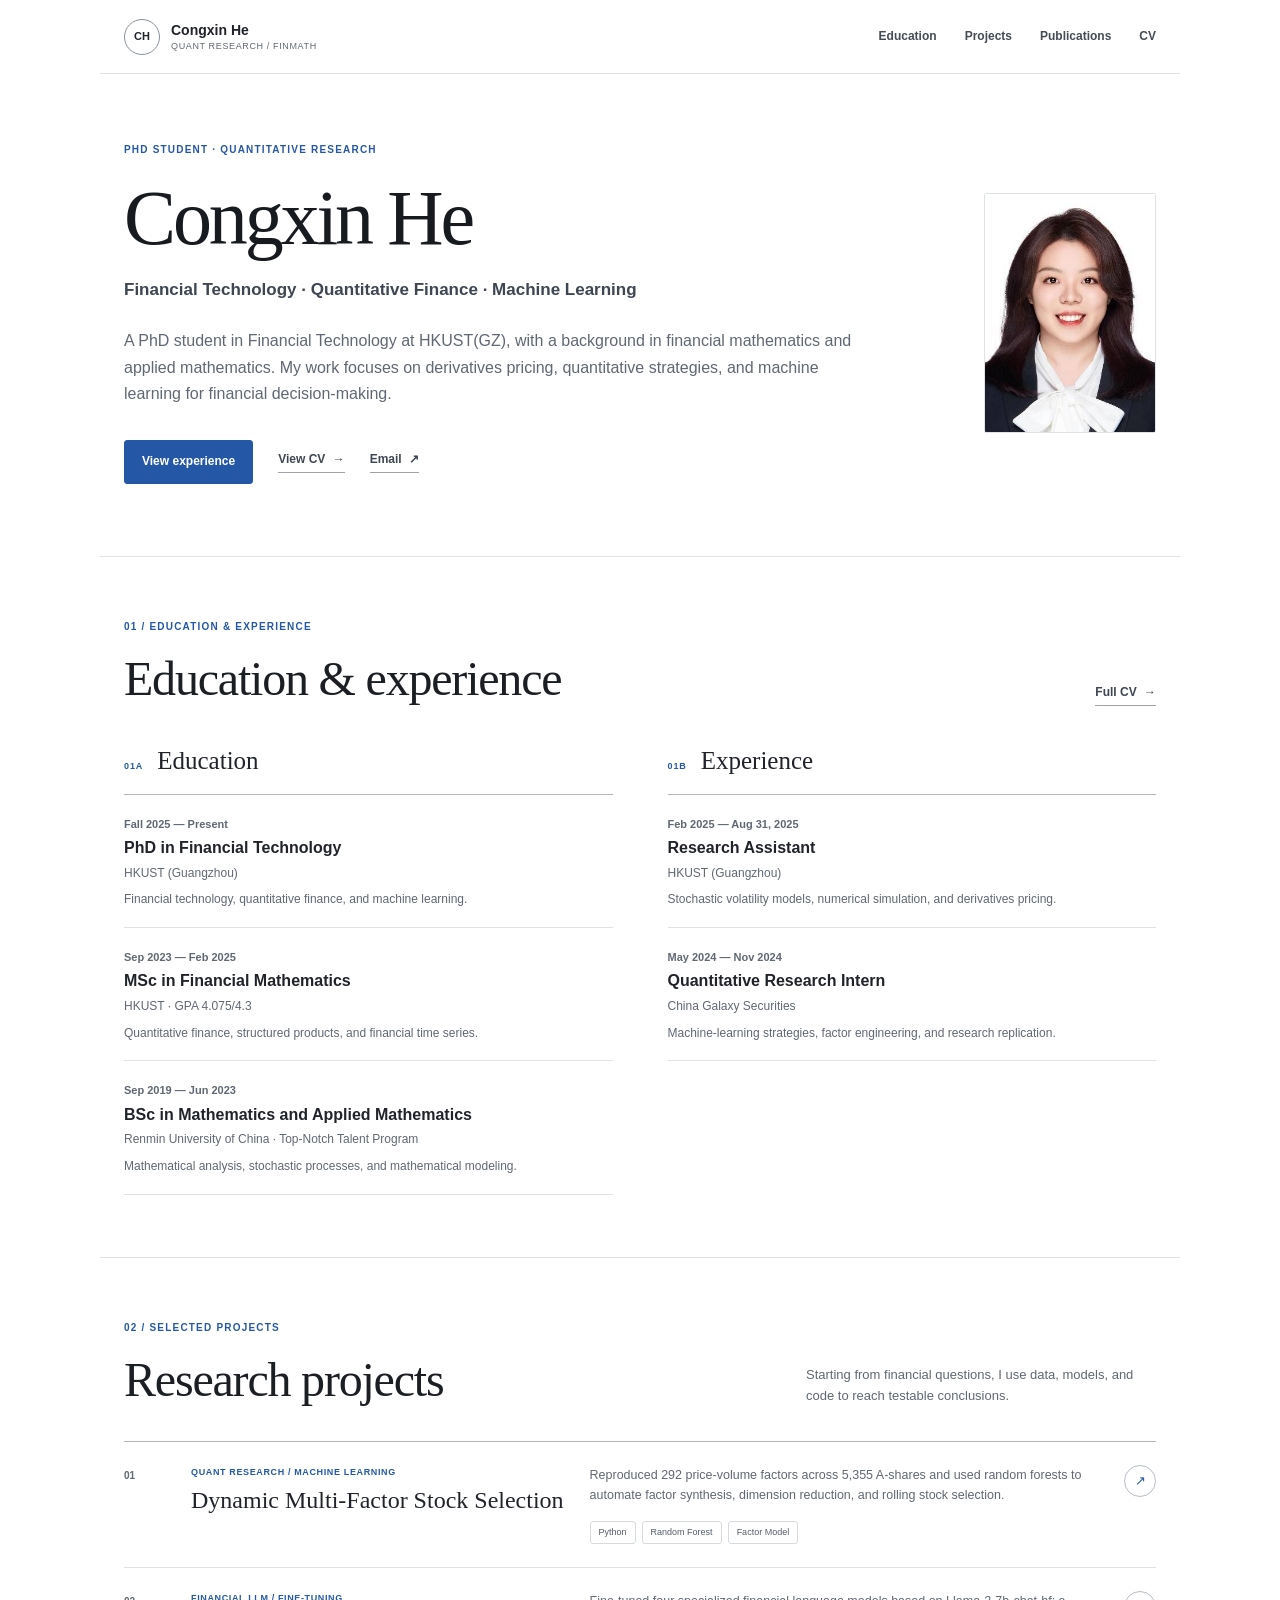
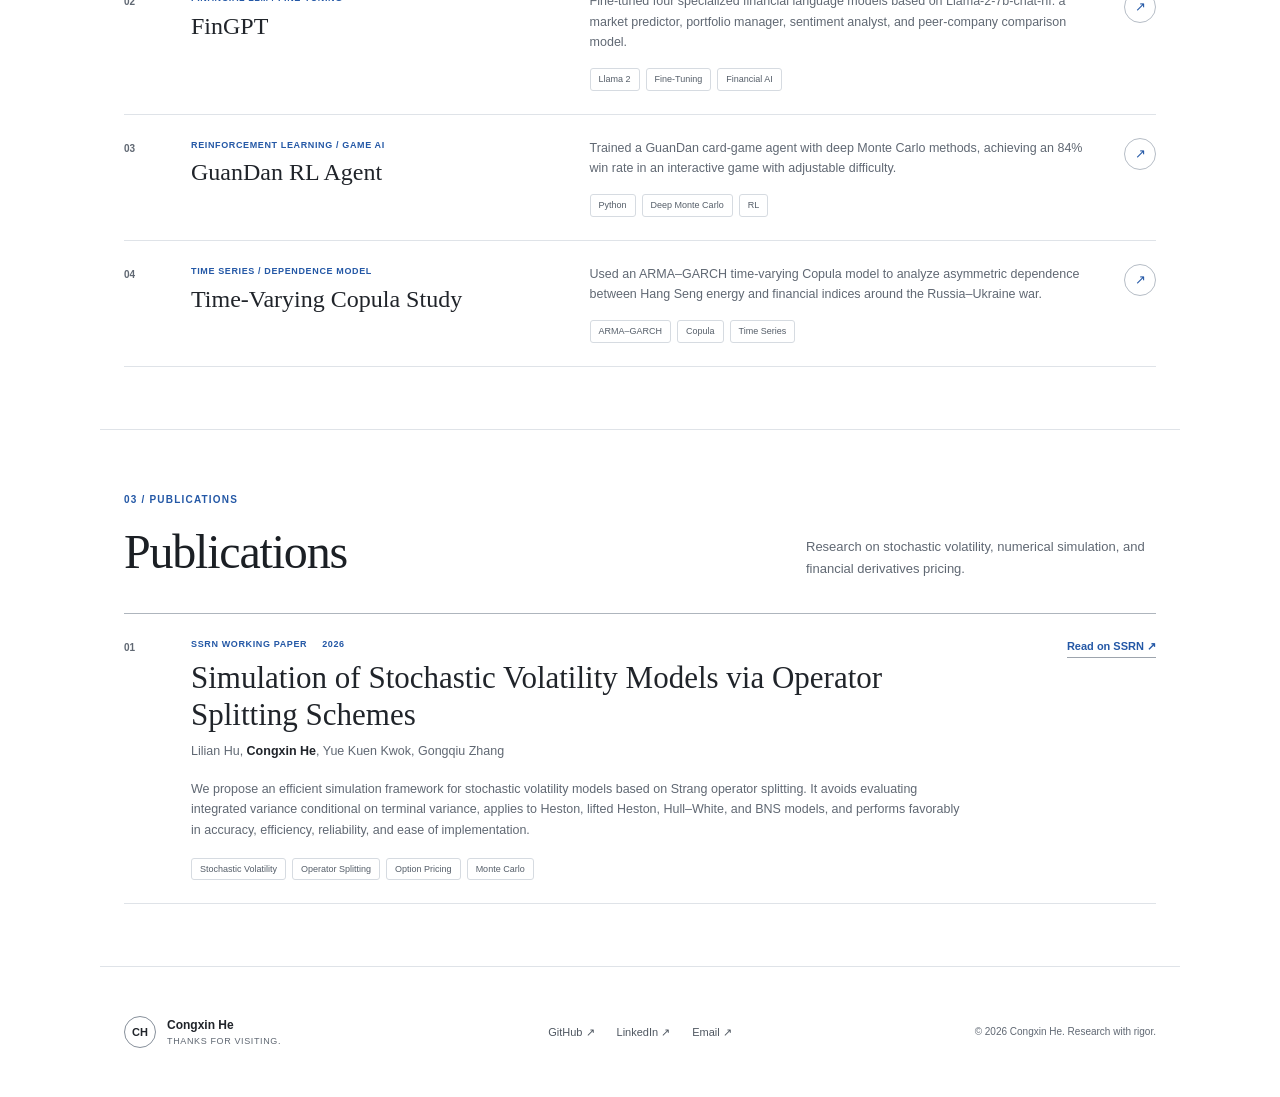
==== commit 8386d63c: "Add portrait and condense academic homepage" ====
--- a/index.html
+++ b/index.html
@@ -6,8 +6,8 @@
     <meta name="description" content="Congxin He — PhD student in Financial Technology at HKUST(GZ), working on quantitative finance, stochastic volatility, and machine learning." />
     <meta name="theme-color" content="#ffffff" />
     <title>Congxin He — Quantitative Researcher</title>
-    <link rel="stylesheet" href="styles.css?v=professional-1" />
-    <script src="script.js?v=professional-1" defer></script>
+    <link rel="stylesheet" href="styles.css?v=compact-portrait-1" />
+    <script src="script.js?v=compact-portrait-1" defer></script>
   </head>
   <body>
     <a class="skip-link" href="#main">Skip to main content</a>
@@ -22,8 +22,7 @@
         <a href="#experience">Education</a>
         <a href="#work">Projects</a>
         <a href="#publications">Publications</a>
-        <a href="#about">About</a>
-        <a href="#contact">Contact</a>
+        <a href="resume.html">CV</a>
       </nav>
 
       <div class="header-actions">
@@ -38,8 +37,7 @@
         <a href="#experience"><span>01</span>Education & Experience</a>
         <a href="#work"><span>02</span>Projects</a>
         <a href="#publications"><span>03</span>Publications</a>
-        <a href="#about"><span>04</span>About</a>
-        <a href="#contact"><span>05</span>Contact</a>
+        <a href="resume.html"><span>04</span>CV</a>
       </nav>
     </div>
 
@@ -56,6 +54,9 @@
             <a class="text-link" href="mailto:congxin_he@163.com">Email <span>↗</span></a>
           </div>
         </div>
+        <figure class="profile-photo reveal">
+          <img src="assets/profile.jpeg" alt="Portrait of Congxin He" width="295" height="413" />
+        </figure>
       </section>
 
       <section class="section experience-section" id="experience">
@@ -63,19 +64,21 @@
           <div><p class="section-number">01 / EDUCATION & EXPERIENCE</p><h2>Education & experience</h2></div>
           <a class="text-link" href="resume.html">Full CV <span>→</span></a>
         </div>
-        <div class="timeline-block reveal">
-          <div class="timeline-block-heading"><span>01A</span><h3>Education</h3></div>
-          <div class="timeline">
-            <article><time>Fall 2025 — Present</time><div><h3>PhD in Financial Technology</h3><p>HKUST (Guangzhou)</p></div><span>Research at the intersection of financial technology, quantitative finance, and machine learning.</span></article>
-            <article><time>Sep 2023 — Feb 2025</time><div><h3>MSc in Financial Mathematics</h3><p>HKUST · GPA 4.075/4.3</p></div><span>Coursework in quantitative finance, machine learning, structured products, and financial time series.</span></article>
-            <article><time>Sep 2019 — Jun 2023</time><div><h3>BSc in Mathematics and Applied Mathematics</h3><p>Renmin University of China · Top-Notch Talent Program</p></div><span>Training in mathematical analysis, stochastic processes, data structures, and mathematical modeling.</span></article>
+        <div class="experience-groups">
+          <div class="timeline-block reveal">
+            <div class="timeline-block-heading"><span>01A</span><h3>Education</h3></div>
+            <div class="timeline">
+              <article><time>Fall 2025 — Present</time><div><h3>PhD in Financial Technology</h3><p>HKUST (Guangzhou)</p></div><span>Financial technology, quantitative finance, and machine learning.</span></article>
+              <article><time>Sep 2023 — Feb 2025</time><div><h3>MSc in Financial Mathematics</h3><p>HKUST · GPA 4.075/4.3</p></div><span>Quantitative finance, structured products, and financial time series.</span></article>
+              <article><time>Sep 2019 — Jun 2023</time><div><h3>BSc in Mathematics and Applied Mathematics</h3><p>Renmin University of China · Top-Notch Talent Program</p></div><span>Mathematical analysis, stochastic processes, and mathematical modeling.</span></article>
+            </div>
           </div>
-        </div>
-        <div class="timeline-block reveal">
-          <div class="timeline-block-heading"><span>01B</span><h3>Experience</h3></div>
-          <div class="timeline">
-            <article><time>Feb 2025 — Aug 31, 2025</time><div><h3>Research Assistant</h3><p>HKUST (Guangzhou)</p></div><span>Researched stochastic volatility models, numerical simulation, and derivatives pricing under the supervision of Prof. Yue Kuen Kwok.</span></article>
-            <article><time>May 2024 — Nov 2024</time><div><h3>Quantitative Research Intern</h3><p>China Galaxy Securities</p></div><span>Worked on machine-learning strategies, factor feature engineering, and replication of quantitative research.</span></article>
+          <div class="timeline-block reveal">
+            <div class="timeline-block-heading"><span>01B</span><h3>Experience</h3></div>
+            <div class="timeline">
+              <article><time>Feb 2025 — Aug 31, 2025</time><div><h3>Research Assistant</h3><p>HKUST (Guangzhou)</p></div><span>Stochastic volatility models, numerical simulation, and derivatives pricing.</span></article>
+              <article><time>May 2024 — Nov 2024</time><div><h3>Quantitative Research Intern</h3><p>China Galaxy Securities</p></div><span>Machine-learning strategies, factor engineering, and research replication.</span></article>
+            </div>
           </div>
         </div>
       </section>
@@ -112,7 +115,7 @@
             <span class="project-number">04</span>
             <div class="project-title"><p>TIME SERIES / DEPENDENCE MODEL</p><h3>Time-Varying Copula Study</h3></div>
             <div class="project-summary"><p>Used an ARMA–GARCH time-varying Copula model to analyze asymmetric dependence between Hang Seng energy and financial indices around the Russia–Ukraine war.</p><div class="tags"><span>ARMA–GARCH</span><span>Copula</span><span>Time Series</span></div></div>
-            <a class="circle-link" href="#contact" aria-label="Learn about the time-varying Copula study">↗</a>
+            <a class="circle-link" href="mailto:congxin_he@163.com" aria-label="Email Congxin He about the time-varying Copula study">↗</a>
           </article>
         </div>
       </section>
@@ -135,35 +138,6 @@
         </article>
       </section>
 
-      <section class="section about-section" id="about">
-        <div class="about-layout">
-          <div class="about-copy reveal">
-            <p class="section-number">04 / ABOUT ME</p>
-            <h2>Grounded in math.<br/>Driven by financial data.</h2>
-            <div class="about-columns">
-              <p>I began my PhD in Financial Technology at the Hong Kong University of Science and Technology (Guangzhou) in Fall 2025. Previously, I completed a master's degree in Financial Mathematics and studied Mathematics and Applied Mathematics in the Top-Notch Talent Program at Renmin University of China.</p>
-              <p>My research interests include derivatives pricing, alpha signals, asset allocation, and machine learning. I enjoy turning real market questions into theoretical models, reproducible code, and empirical evidence.</p>
-            </div>
-            <div class="skills">
-              <div><span>01</span><b>Quantitative Research</b><p>Factor models · Asset allocation · Strategy replication</p></div>
-              <div><span>02</span><b>Statistics & Machine Learning</b><p>Time series · Random forests · Reinforcement learning</p></div>
-              <div><span>03</span><b>Computational Tools</b><p>Python · R · MATLAB · C/C++</p></div>
-            </div>
-          </div>
-        </div>
-      </section>
-
-      <section class="contact-section" id="contact">
-        <div class="contact-inner reveal">
-          <p class="section-number">05 / GET IN TOUCH</p>
-          <h2>Get in touch</h2>
-          <p>If you are interested in quantitative research, financial mathematics, or machine learning, I would be happy to hear from you.</p>
-          <div class="contact-actions">
-            <a class="button button-light" href="mailto:congxin_he@163.com">congxin_he@163.com <span>↗</span></a>
-            <button class="copy-email" type="button" data-email="congxin_he@163.com">Copy email</button>
-          </div>
-        </div>
-      </section>
     </main>
 
     <footer>
--- a/styles.css
+++ b/styles.css
@@ -59,7 +59,11 @@
 .hero {
   max-width: var(--max);
   margin: 0 auto;
-  padding: 100px 24px 108px;
+  padding: 68px 24px 72px;
+  display: grid;
+  grid-template-columns: minmax(0, 1fr) 172px;
+  gap: 74px;
+  align-items: center;
   border-bottom: 1px solid var(--line);
 }
 .hero-copy { max-width: 820px; }
@@ -83,6 +87,8 @@
 .hero-role { margin: 18px 0 0; color: #3d4651; font-size: 17px; font-weight: 550; }
 .hero-intro { max-width: 740px; margin: 24px 0 32px; color: var(--muted); font-size: 16px; }
 .hero-actions { display: flex; align-items: center; gap: 25px; flex-wrap: wrap; }
+.profile-photo { width: 172px; margin: 0; }
+.profile-photo img { display: block; width: 100%; height: auto; border: 1px solid var(--line); border-radius: 2px; }
 .button { min-height: 44px; padding: 0 17px; display: inline-flex; align-items: center; justify-content: center; border: 1px solid var(--ink); border-radius: 3px; font-size: 12px; font-weight: 650; }
 .button-primary { border-color: var(--accent); background: var(--accent); color: white; }
 .button:hover { opacity: .88; }
@@ -92,10 +98,10 @@
 .section {
   max-width: var(--max);
   margin: 0 auto;
-  padding: 82px 24px;
-  border-bottom: 1px solid var(--line);
-}
-.section-heading { margin-bottom: 45px; display: flex; align-items: flex-end; justify-content: space-between; gap: 40px; }
+  padding: 62px 24px;
+  border-bottom: 1px solid var(--line);
+}
+.section-heading { margin-bottom: 34px; display: flex; align-items: flex-end; justify-content: space-between; gap: 40px; }
 .section-heading h2, .about-copy h2, .contact-inner h2 {
   margin: 0;
   color: #1b1f24;
@@ -107,7 +113,8 @@
 }
 .section-heading > p { max-width: 350px; margin: 0; color: var(--muted); font-size: 13px; }
 
-.timeline-block + .timeline-block { margin-top: 55px; }
+.experience-groups { display: grid; grid-template-columns: 1fr 1fr; gap: 55px; align-items: start; }
+.timeline-block + .timeline-block { margin-top: 0; }
 .timeline-block-heading { display: flex; align-items: baseline; gap: 14px; margin-bottom: 13px; }
 .timeline-block-heading span { color: var(--accent); font-size: 9px; font-weight: 700; letter-spacing: .1em; }
 .timeline-block-heading h3 { margin: 0; font-family: Georgia, "Times New Roman", serif; font-size: 25px; font-weight: 500; }
@@ -123,6 +130,9 @@
 .timeline time { padding-top: 3px; color: var(--muted); font-size: 11px; font-weight: 550; }
 .timeline h3 { margin: 0; font-size: 16px; font-weight: 650; line-height: 1.4; }
 .timeline p, .timeline article > span { margin: 4px 0 0; color: var(--muted); font-size: 12px; }
+.experience-groups .timeline article { display: block; padding: 17px 0; }
+.experience-groups .timeline time { display: block; margin-bottom: 4px; }
+.experience-groups .timeline article > span { display: block; margin-top: 7px; }
 
 .project-list { border-top: 1px solid #aeb5bd; }
 .project-row {
@@ -130,7 +140,7 @@
   grid-template-columns: 42px minmax(250px, .85fr) minmax(320px, 1.15fr) 36px;
   gap: 25px;
   align-items: start;
-  padding: 28px 0;
+  padding: 23px 0;
   border-bottom: 1px solid var(--line);
   position: relative;
 }
@@ -144,7 +154,7 @@
 .circle-link:hover { border-color: var(--accent); background: var(--accent); color: white; }
 
 .publication-section { background: var(--bg); }
-.paper-card { display: grid; grid-template-columns: 42px 1fr 115px; gap: 25px; align-items: start; padding: 28px 0; border-top: 1px solid #aeb5bd; border-bottom: 1px solid var(--line); }
+.paper-card { display: grid; grid-template-columns: 42px 1fr 115px; gap: 25px; align-items: start; padding: 23px 0; border-top: 1px solid #aeb5bd; border-bottom: 1px solid var(--line); }
 .paper-index { padding-top: 3px; color: var(--muted); font-size: 10px; font-weight: 650; }
 .paper-meta { display: flex; gap: 15px; color: var(--accent); font-size: 9px; font-weight: 700; letter-spacing: .07em; }
 .paper-main h3 { max-width: 760px; margin: 8px 0 8px; font-family: Georgia, "Times New Roman", serif; font-size: clamp(23px, 3vw, 31px); font-weight: 500; line-height: 1.18; }
@@ -210,14 +220,18 @@
   .brand-mark { width: 32px; height: 32px; }
   .brand-text small { display: none; }
   .hero { padding: 72px 18px 76px; }
+  .hero { grid-template-columns: 1fr; gap: 26px; }
+  .profile-photo { width: 112px; grid-row: 1; }
+  .hero-copy { grid-row: 2; }
   h1 { font-size: 51px; }
   .hero-role { font-size: 14px; }
   .hero-intro { font-size: 14px; }
   .hero-actions { gap: 18px; }
-  .section, .contact-section { padding: 65px 18px; }
+  .section, .contact-section { padding: 55px 18px; }
   .section-heading { display: block; margin-bottom: 35px; }
   .section-heading > p, .section-heading > .text-link { display: inline-block; margin-top: 16px; }
-  .timeline-block + .timeline-block { margin-top: 45px; }
+  .experience-groups { grid-template-columns: 1fr; gap: 40px; }
+  .timeline-block + .timeline-block { margin-top: 0; }
   .timeline article { grid-template-columns: 1fr; gap: 5px; padding: 19px 0; }
   .timeline article > span { grid-column: 1; }
   .project-row { grid-template-columns: 28px 1fr 30px; gap: 12px; padding: 23px 0; }
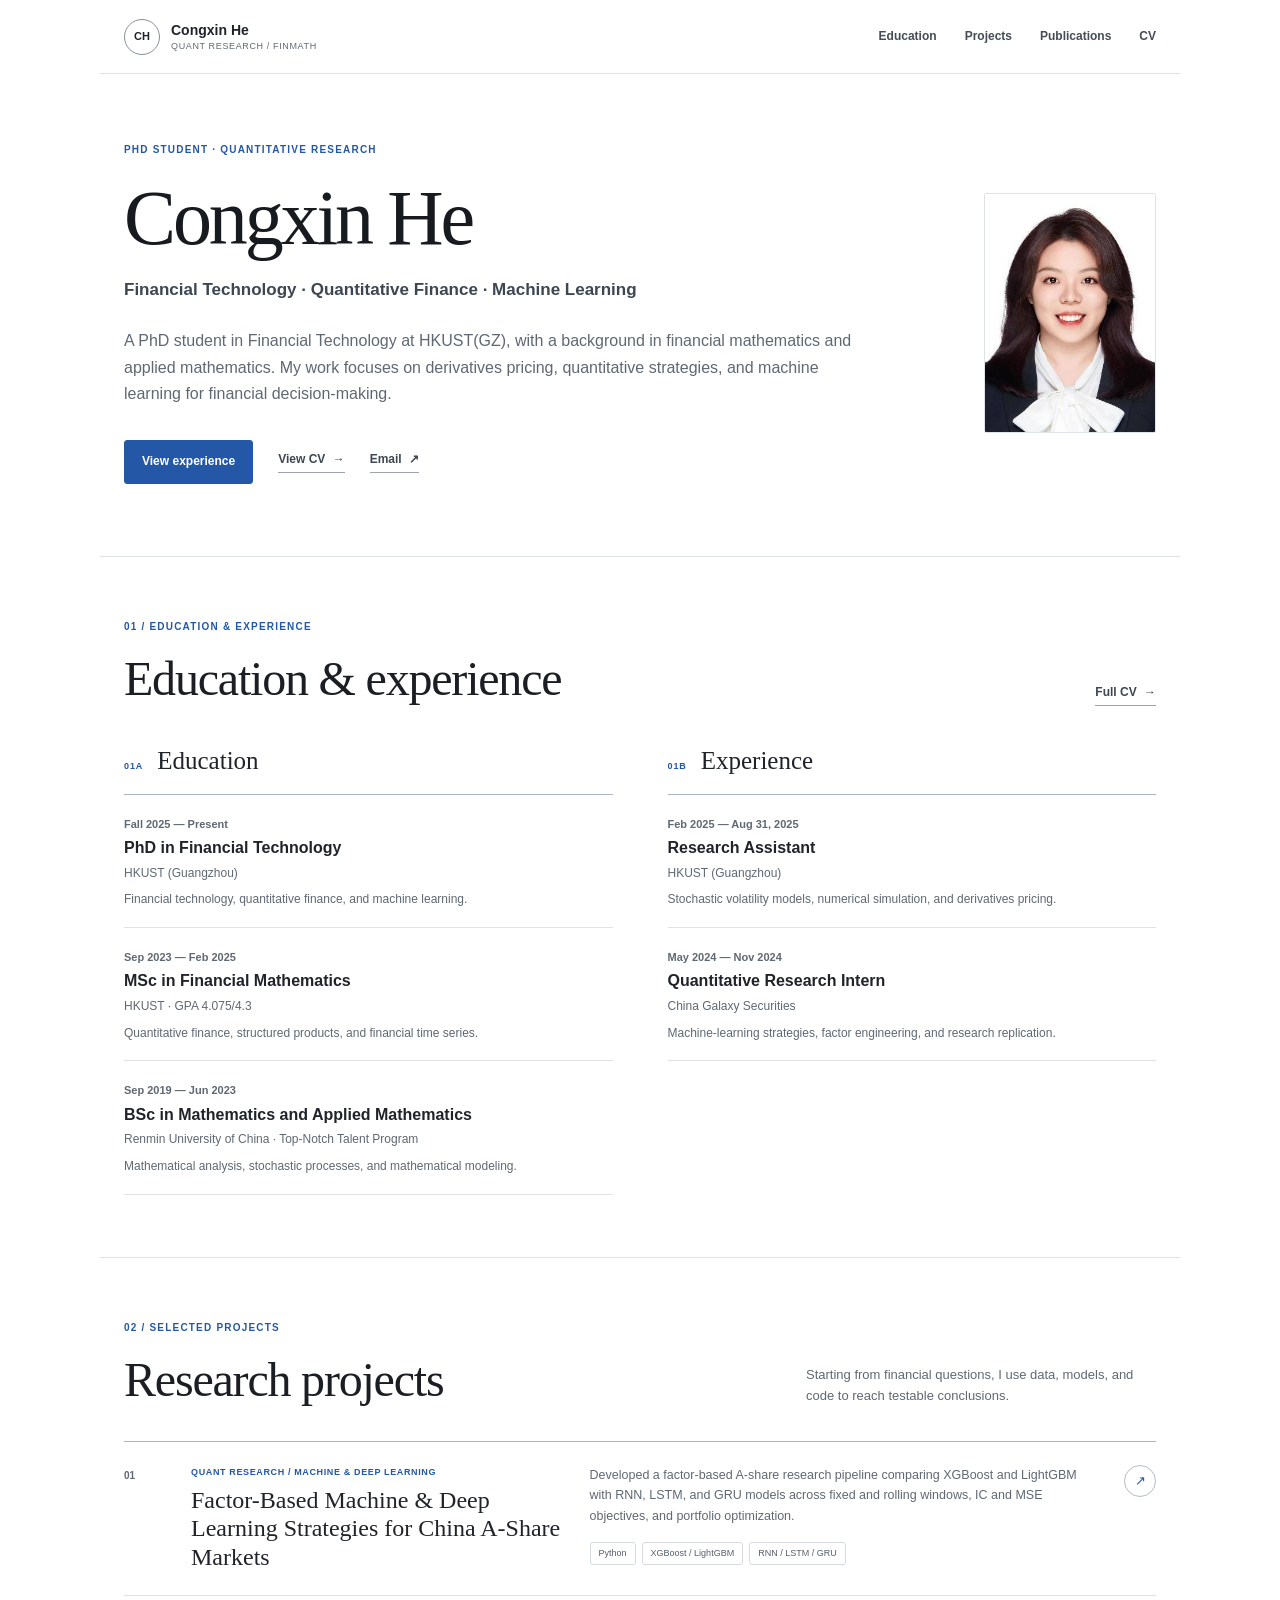
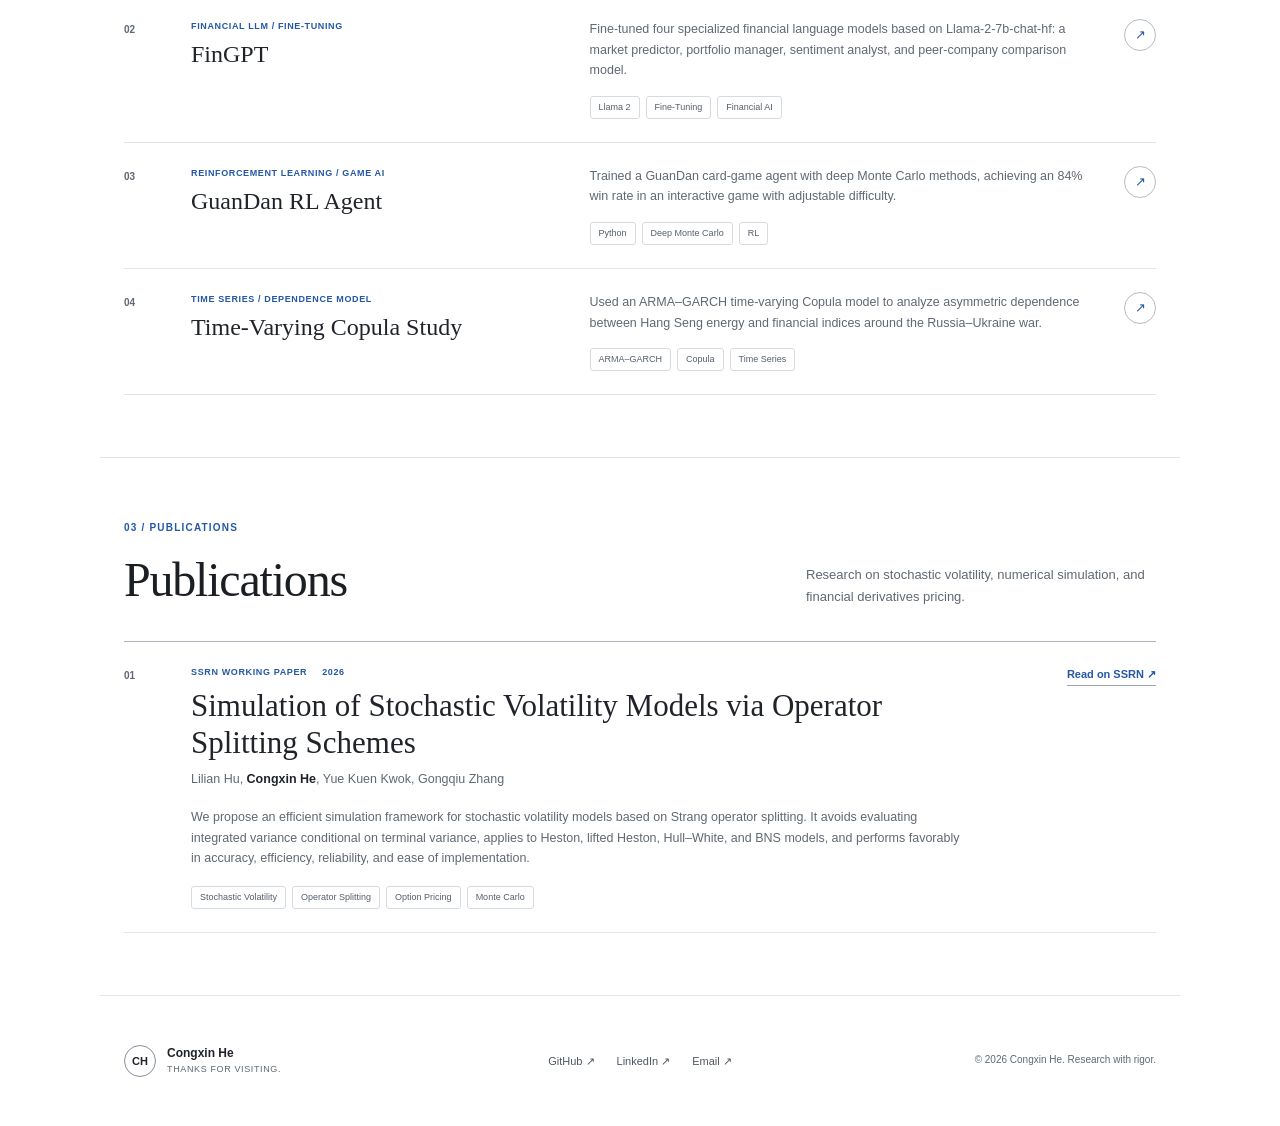
==== commit 63f68280: "Update A-share machine learning project" ====
--- a/index.html
+++ b/index.html
@@ -92,23 +92,23 @@
         <div class="project-list">
           <article class="project-row reveal">
             <span class="project-number">01</span>
-            <div class="project-title"><p>QUANT RESEARCH / MACHINE LEARNING</p><h3>Dynamic Multi-Factor Stock Selection</h3></div>
-            <div class="project-summary"><p>Reproduced 292 price-volume factors across 5,355 A-shares and used random forests to automate factor synthesis, dimension reduction, and rolling stock selection.</p><div class="tags"><span>Python</span><span>Random Forest</span><span>Factor Model</span></div></div>
-            <a class="circle-link" href="https://github.com/cxxxxxxhh?tab=repositories" target="_blank" rel="noreferrer" aria-label="View dynamic multi-factor project on GitHub">↗</a>
+            <div class="project-title"><p>QUANT RESEARCH / MACHINE & DEEP LEARNING</p><h3>Factor-Based Machine & Deep Learning Strategies for China A-Share Markets</h3></div>
+            <div class="project-summary"><p>Developed a factor-based A-share research pipeline comparing XGBoost and LightGBM with RNN, LSTM, and GRU models across fixed and rolling windows, IC and MSE objectives, and portfolio optimization.</p><div class="tags"><span>Python</span><span>XGBoost / LightGBM</span><span>RNN / LSTM / GRU</span></div></div>
+            <a class="circle-link" href="https://github.com/cxxxxxxhh/Factor-based-Machine-Deep-Learning-Strategies-for-China-A-share-Markets" target="_blank" rel="noreferrer" aria-label="View the China A-share machine and deep learning project on GitHub">↗</a>
           </article>
 
           <article class="project-row reveal">
             <span class="project-number">02</span>
             <div class="project-title"><p>FINANCIAL LLM / FINE-TUNING</p><h3>FinGPT</h3></div>
             <div class="project-summary"><p>Fine-tuned four specialized financial language models based on Llama-2-7b-chat-hf: a market predictor, portfolio manager, sentiment analyst, and peer-company comparison model.</p><div class="tags"><span>Llama 2</span><span>Fine-Tuning</span><span>Financial AI</span></div></div>
-            <a class="circle-link" href="https://github.com/cxxxxxxhh?tab=repositories" target="_blank" rel="noreferrer" aria-label="View FinGPT project on GitHub">↗</a>
+            <a class="circle-link" href="https://github.com/cxxxxxxhh/MAFS5440_FinGPT" target="_blank" rel="noreferrer" aria-label="View FinGPT project on GitHub">↗</a>
           </article>
 
           <article class="project-row reveal">
             <span class="project-number">03</span>
             <div class="project-title"><p>REINFORCEMENT LEARNING / GAME AI</p><h3>GuanDan RL Agent</h3></div>
             <div class="project-summary"><p>Trained a GuanDan card-game agent with deep Monte Carlo methods, achieving an 84% win rate in an interactive game with adjustable difficulty.</p><div class="tags"><span>Python</span><span>Deep Monte Carlo</span><span>RL</span></div></div>
-            <a class="circle-link" href="https://github.com/cxxxxxxhh?tab=repositories" target="_blank" rel="noreferrer" aria-label="View GuanDan reinforcement learning project on GitHub">↗</a>
+            <a class="circle-link" href="https://github.com/cxxxxxxhh/GD-test" target="_blank" rel="noreferrer" aria-label="View GuanDan reinforcement learning project on GitHub">↗</a>
           </article>
 
           <article class="project-row reveal">
